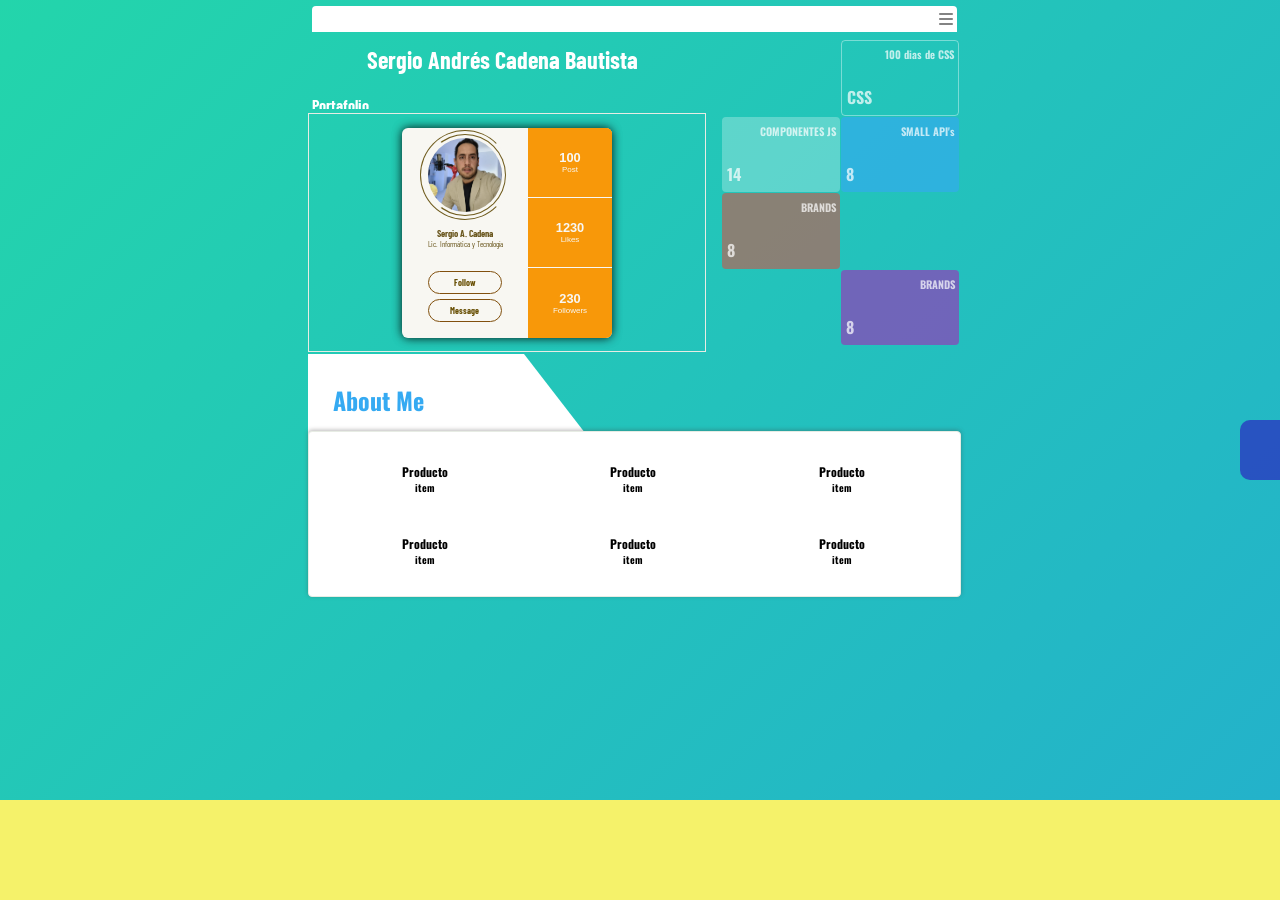
==== docs/index.html @ 0dde7e3b "h" ====
<!DOCTYPE html>
<html lang="en">
<head>
    <meta charset="UTF-8">
    <meta name="viewport" content="width=device-width, initial-scale=1.0">
    <title>Sergio A. Cadena</title>
    <link rel="stylesheet" href="https://fonts.googleapis.com/css2?family=Material+Symbols+Outlined:opsz,wght,FILL,GRAD@20..48,100..700,0..1,-50..200&icon_names=cancel" />
    <link rel="stylesheet" href="normalize.css">
    <link rel="stylesheet" href="styles.css">
    <link rel="stylesheet" href="background.css">
    <link rel="stylesheet" href="https://cdnjs.cloudflare.com/ajax/libs/font-awesome/6.0.0/css/all.min.css">
    <link rel="preconnect" href="https://fonts.googleapis.com">
<link rel="preconnect" href="https://fonts.gstatic.com" crossorigin>
<link href="https://fonts.googleapis.com/css2?family=Barlow+Condensed:ital,wght@0,100;0,200;0,300;0,400;0,500;0,600;0,700;0,800;0,900;1,100;1,200;1,300;1,400;1,500;1,600;1,700;1,800;1,900&display=swap" rel="stylesheet">
</head>
<body id="gradient">
    <div class="popup popup-110diascss" id="popup-110diascss">
        <div class="popup--header">
            <div class="popup__header--titulo"><h2>100 Days CSS Challenge</h2></div>
            <button class="cerrar-popup" id="btn-cerrar-popup">
                <span class="material-symbols-outlined">
                    cancel
                    </span>
            </button>
        </div>
        
        <div class="container--popup-110diascss">
            
            <div class="container--popup-110diascss--proyecto">
                <iframe src="100diacss/01_Dia1/dia1.html"  frameborder="0"></iframe>
                <iframe src="100diacss/02_Dia2/index.html"  frameborder="0"></iframe>
                <iframe src="100diacss/03_Dia3/index.html"  frameborder="0"></iframe>
                <iframe src="100diacss/04_Dia4/index.html"  frameborder="0"></iframe>
                <iframe src="100diacss/05_Dia5/index.html"  frameborder="0"></iframe>
                <iframe src="100diacss/06_Dia6/index.html"  frameborder="0"></iframe>
            </div>
        </div>

    </div>

    <div class="popup popup-110diascss" id="popup-componentes">
        <div class="popup--header">
            <div class="popup__header--titulo"><h2>componentes</h2></div>
            <button class="cerrar-popup" id="btn2-cerrar-popup">
                <span class="material-symbols-outlined">
                    cancel
                    </span>
            </button>
        </div>
        
        <div class="container--popup-110diascss">
            
            <div class="container--componentes--proyecto">
                <div class="popup--header"><h2>Menú Lateral</h2></div>
                <iframe src="componentes/Menu-Latera-lHTML/index.html"  frameborder="0"></iframe>

                <div class="popup--header"><h2>Agendador de Citas</h2></div>
                <iframe src="componentes/Presentación Curso Moodle/index.html"  frameborder="0"></iframe>

                <div class="popup--header"><h2>Cuenta Regresiva</h2></div>
                <iframe src="componentes/Reloj Cuenta Regresiva/cuentaregresiva.html"  frameborder="0"></iframe>

                <div class="popup--header"><h2>Slider</h2></div>
                <iframe src="componentes/Slider/index.html"  frameborder="0"></iframe>

                <div class="popup--header"><h2>Emparejamiento</h2></div>
                <iframe src="componentes/Juego-deEmparejamiento/index.html"  frameborder="0"></iframe>

                <div class="popup--header"><h2>Infografía CSS</h2></div>
                <iframe src="componentes/Infografías Pensamientos Cursos/index.html"  frameborder="0"></iframe>
            </div>
        </div>

    </div>
    <div class="contenedor">
        <nav class="nav">
            <div>
                <input type="text" class="buscador">
                <i class="fa-solid fa-bars iconoMenu" id="iconoMenuHamburguesa"></i>
            </div>
        </nav>
        <article class="articuloInicio">
            <h2>Sergio Andrés Cadena Bautista</h2>
            <h4>Portafolio</h4>
            
        </article>
        <aside class="aside">

            <button class="aside__botonVacio"></button>
            <button class="aside__boton aside__boton--1" id="asideBtn2">
                
                <h2 class="textoBoton">100 dias de CSS</h2>
                <h2 class="textoNumero">CSS</h2>
                
            </button>

            <button class="aside__boton aside__boton--2" id="asideBtn3">
                <h2 class="textoBoton">COMPONENTES JS</h2>
                <h2 class="textoNumero">14</h2>
            </button>
            <button class="aside__boton aside__boton--3">
                <h2 class="textoBoton">SMALL API's</h2>
                <h2 class="textoNumero">8</h2>
            </button>
            <button class="aside__boton aside__boton--4">
                <h2 class="textoBoton">BRANDS</h2>
                <h2 class="textoNumero">8</h2>
            </button>
            <button class="aside__botonVacio"></button>
            <button class="aside__botonVacio"></button>
            <button class="aside__boton aside__boton--5">
                <h2 class="textoBoton">BRANDS</h2>
                <h2 class="textoNumero">8</h2>
            </button>
        </aside>
        <div class="slider">
            <iframe src="perfil/perfil.html"  frameborder="0"></iframe>
        </div>
        <div class="aboutus">
            <div class="barraAboutUS">
                
            </div>
            <h2>About Me</h2>
            <div class="numeroAboutus">
                <h2></h2>
            </div>
        </div>
        <div class="contenido">
            <button class="boton__contenido"><h2>Producto</h2><h3>item</h3></button> 
            <button class="boton__contenido"><h2>Producto</h2><h3>item</h3></button>
            <button class="boton__contenido"><h2>Producto</h2><h3>item</h3></button>
            <button class="boton__contenido"><h2>Producto</h2><h3>item</h3></button>
            <button class="boton__contenido"><h2>Producto</h2><h3>item</h3></button>
            <button class="boton__contenido"><h2>Producto</h2><h3>item</h3></button>
        </div>

    </div>

    <div class="contenedor__MenuLateral">
    
        <div class="arrowMenu__left" id="arrowMenuleft">
            <img src="assets/bx-chevron-left.svg" class="menuLateral__arrow" id="menuLateralArrow" alt="">
        </div>

        <div class="menuLateral" id="menuLateral">             
        </div>

    </div>
    
    <script src="main.js"></script>
    <script src="backgorund.js"></script>
    <script src="https://cdnjs.cloudflare.com/ajax/libs/jquery/2.0.2/jquery.min.js"></script>
</body>
</html>
---- docs/styles.css ----
@import url('https://fonts.googleapis.com/css2?family=Akshar:wght@100..500&display=swap');
@import url('https://fonts.googleapis.com/css2?family=Akshar:wght@300..700&family=Lato:ital,wght@0,100;0,300;0,400;0,700;0,900;1,100;1,300;1,400;1,700;1,900&display=swap');
@import url('https://fonts.googleapis.com/css2?family=Akshar:wght@300..700&family=Lato:ital,wght@0,100;0,300;0,400;0,700;0,900;1,100;1,300;1,400;1,700;1,900&family=Oswald:wght@200..700&display=swap');
@import url('https://fonts.googleapis.com/css2?family=Barlow+Condensed:ital,wght@0,100;0,200;0,300;0,400;0,500;0,600;0,700;0,800;0,900;1,100;1,200;1,300;1,400;1,500;1,600;1,700;1,800;1,900&display=swap');
:root{
    --azulOscuro:#277FF2;
    --azulClaro:#35AAF2;
    --amarillo:#F2CD5E;
    --naranjaClaro:#F27F3D;
    --naranjaOscuro:#F26444;
    --gris:#a4a4a5;
    --negro:#1d1d1d;
    --grisClaro: #f5f5f5;
    --grisMedio: #c3c3c4d8;
    --grisOscuro: #504f4fb4;
    --blanco: #ffffff;
}
*{
    box-sizing: border-box;
}
html, body {
    height: 100vh; /* Hace que el body ocupe toda la pantalla */
    margin: 0; /* Elimina márgenes */
    padding: 0; /* Elimina padding */
    overflow: hidden; /* Oculta el scroll */
    display: flex;
    flex-direction: column;
    background-color: #f5f26a;
}
body { 
    position: relative;
    width: max-content;
}

#gradient
{
  width: 100%;
  height: 800px;
  padding: 0px;
  margin: 0px;
}
.contenedor{
    /* border: 1px solid #ffffff; */
    
    margin-left: 24vw;
    margin-right: 24vw;
    width: auto;
    height: 600px;
    padding: 1px;
    padding-right: -2px;
    border-radius: 8px;
    display: grid;
    grid:6% 12% 40% 16% 8% 16% /60% 38%; 
    gap: 2px;
}
.nav{
    /* border: 1px solid #ffffff; */
    grid-area: 1/1/span 1/ span 2;
    display: flex;
    align-items: center;
    justify-content: center;
    flex-direction: column;
    padding: 4px;
}
.nav div{
    width: 100%;
    height: 26px;
    padding: 4px;
    background-color: var(--blanco);
    display: flex;
    flex-direction: row;
    align-items: center;
    justify-content: center;
    border-top-left-radius: 4px;
    border-top-right-radius: 4px ;
    
}
input[type="text"]:focus {/* elimina el borde cuando hago clic en el imput */
    outline: none;
}

.buscador{
    padding: 0%;
    width: 90%;
    height: 98%;
    border: none;
    
}
.iconoMenu{
    color: var(--grisOscuro);
    font-size: 16px;
    margin-left: auto;
    cursor: pointer;
}
.articuloInicio{
    /* border: 1px solid #e7ece4; */
    grid-area: 2/1/span 1/ span 1;
    height: 98%;
    padding-left: 10%;
    font-size: 16px;
    padding: 4px;
    overflow: hidden;
    font-family: "Barlow Condensed", serif;
    color: white;
    text-align: left;
}
.articuloInicio h2, .articuloInicio h3{
    margin: 2px;
    margin-left: 14%;
}
.articuloInicio h3{
    font-size: 10px;
}
.aside{
    /* border: 1px solid #e7ece4; */
    grid-area: 2/2/span 2/ span 1;
    padding: 2px;
    padding-bottom: 5px;
    display: grid;
    grid: 25% 25% 25% 25%/ 50% 50%;
    align-items: center;
    justify-content: center;
    margin-left: 10px;
        
}
.aside__boton{
 background-color: #277FF2;
 height: 99%;
 width: 99%;
 padding: 0%;
 border: none;
 cursor: pointer;
 font-family: "Oswald", sans-serif;
 color: #ffffffb7;
 margin:2px;
 margin-top: 0px;
 border-radius: 4px;
 transition: 300ms;
 
 
}
.aside__boton:hover{
    height: 104%;
    width: 104%;

    margin-left: -6px;
    margin-top: -6px;
    box-shadow: 2px 0px 1px #3a363538;
    z-index: 10;

}
span{
    
    top:20;
    left:20;
    width: 100%;
    height: 80px;
    
    
}
.aside__boton:active{
    box-shadow: 2px 2px 2px #534e4ee7; 
    height: 104%;
    width: 104%;
    margin-left: -4px;
    margin-top: -4px;
    transition: none;

}
.aside__boton--1{
    background-color: transparent;
    border: 1px solid #ffffff65;
     
}
.aside__boton--2{
    background-color: #ffffff44;
       
}

.aside__boton--3{
    background-color: #35aaf2a4;
       
}
.aside__boton--4{
    background-color:#f8382a7a;
       
}
.aside__boton--5{
    background-color: rgba(182, 19, 182, 0.521);
       
}
.textoBoton{
    font-size: 0.8em;
    text-align: right;
    padding-left: auto;
    height: auto;
    padding-top: 0px;
    margin-top: 4px;
    margin-right: 4px;
    position: relative;   
    
}

.popup{
    position: absolute;
    background-color: #1d1d1d48;
    width: 0%;
    height: 0vh;  
    z-index: 12;
    margin: 0;
    padding: 0;
    top: 50%;
    left: 50%;
    display:none;
    align-items: center;
    flex-direction: column;
    justify-content: center;
    transition: all ease-in-out 0.7s;
    transform-origin: center;
    transform: translate(-50%, -50%) scale(1);
}
.popup-110diascss{

}
.popup--header{
    display: flex;
    margin-top: 4px;
    align-items: center;
    flex-direction: row;
    justify-content: center;
    color: #f4f5f8;
    width: 100%;
    background-color: #056444f6;
    border-radius: 14px;
    font-family: "Oswald", sans-serif;
}
.cerrar-popup{
    width: 60px;
    height: 60px;
    cursor: pointer;
    border: none;
    margin: 2%;
    background-color:transparent;
    color: #f3f1f1;
    position: absolute;
    top:-10px;
    right: 30px;
    
}
.cerrar-popup span{
    background-color: transparent;
    
}
.container--popup-110diascss{
    width: 90%;/* Opcional: garantiza que al menos ocupe toda la altura visible */
    height: auto; /* Se ajusta automáticamente al contenido */
    overflow-y: auto;
    
    background-color: #b8b9bb85;
    margin: auto;
    border-radius: 14px;
    gap: 10px;
}


.container--popup-110diascss--proyecto, .container--componentes--proyecto{
    width: 100%;
    height: auto;
    background-color: #c7c2c2d2; 
    margin: auto;
    padding: 4px;
    border-radius: 12px;
    display: grid;
    grid-template-columns: repeat(2, 1fr);
    gap: 8px;
    align-items: center;
    overflow-x: auto;
    overflow-y: auto;
    border-radius: 4px;
}
.container--componentes--proyecto {
    height: auto;
    grid-template-columns: repeat(1, 1fr);

}
.container--popup-110diascss--proyecto iframe, .container--componentes--proyecto iframe{
    width: 100%;
    height: 400px;
    
    background-color: rgba(215, 231, 236, 0.349);
    border-radius: 14px;
    display: flex;
    text-align: center;
    flex-direction: column;
    justify-content: center;

    
}
.textoNumero{
    font-size: 1rem;
    display: flex;
    align-items: flex-start;
    flex-direction: column-reverse;
    padding-top: 14px;
    margin: 4%;
}
.aside__botonVacio{
 background-color: transparent;
 height: 98%;
 width: 98%;
 border: none;
}
.slider{
    border: 1px solid #e7ece4;
    grid-area: 3/1/span 1/ span 1;
    display: flex;
    align-items: center;
    flex-direction: column;
    justify-content: center;
    margin: 0;
    padding: 0;
}
.slider iframe{
    margin: 0;
    padding: 0;
    width: 100%;
    height: 100%;
}
.aboutus{
    /* border: 1px solid #e7ece4; */
    grid-area: 4/1/span 1/ span 2;
    padding: 0%;
    padding-bottom: -10px;
}
.barraAboutUS{
     width: 0;
     height: 0;
     border-right: 68px solid transparent;
     border-top: 100% solid transparent;
     border-left: 216px solid #ffffff;
     border-bottom: 88px solid #ffffff;
     position: absolute;
     z-index: 0;
    
}
.aboutus h2{
    font-family: "Oswald", sans-serif;
    font-size: 24px;
    position: absolute;
    text-align: center;
    width: 140px;
    margin-top: 28px;
    
    
      -webkit-background-clip: text; /* Hacer que el degradado se aplique al texto */
      color: var(--azulClaro)
}
.numeroAboutus{
    background-color: transparent;
    height: 100%;
    width: 30%;
    display: flex;
    align-items: center;
    justify-content: center;
    flex-direction: column;
    margin-left: auto;
    position: relative;
    z-index: 10;
}
.numeroAboutus h2{
    margin-top: 60px;
    margin: 0%;
    color: #ffffff;
    text-align: center;
    font-family: "Oswald", sans-serif;
    font-size: 4em;
    text-shadow: 6px 8px 16px #35343488;
    
}
.contenido{
    border: 1px solid #e7ece4;
    grid-area: 5/1/span 2/ span 2;
    background-color: #ffffff;
    margin-top: -20px;
    padding: 12px;
    border-radius: 4px;
    position: relative;
    z-index: 2;
    box-shadow: 0px -1px 4px #4140405d;
    display: grid;
    grid: 50% 50%/ 33% 33% 33%;
    gap: 2px;
}
.boton__contenido{
    border: none;
    background-color: transparent;
    cursor: pointer;
    width: 100%;
    height: 100%;
    display: flex;
    align-items: center;
    justify-content: center;
    flex-direction: column;
    transition: 300ms;
}
.boton__contenido h2{
    text-align: center;
    font-family: "Oswald", sans-serif;
    font-size: 12px;
    margin: 0px;
    padding: 0%;
}
.boton__contenido h3{
    text-align: center;
    font-family: "Oswald", sans-serif;
    font-size: 10px;
    margin: 0px;
    padding: 0%;
}
.boton__contenido img{
    width: 28px;
    height: 28px;
}
.boton__contenido:hover{
    height: 116%;
    width: 116%;
    margin-left: -16px;
    margin-top: -16px;
    box-shadow: 1px 1px 10px #012e1594;
    
    z-index: 10;
    
}

.contenedor__MenuLateral{
    position: fixed; /* Fijo en la pantalla */
    right: 0; /* Pegado al borde izquierdo */
    top: 0; /* Opcional: Pegado al borde superior */
    height: 100%; /* Ocupa toda la altura */
    display: inline-flex; /* Se ajusta al tamaño de los hijos */
    flex-direction: row;
    align-items: center;
    justify-content: center;
    padding: 0;
    gap: 0;
    
    box-sizing: border-box; /* Incluye padding y bordes en el cálculo del tamaño */
    
}
.arrowMenu__left{
    
    height: 60px;
    width: 40px;
    display: flex;
    align-items: center;
    justify-content: center;
    border-top-left-radius: 10px;
    border-bottom-left-radius: 10px;
    margin: 0;
    top: 50%;
    right: 20%;
    background-color: #2d0cbe96;
    z-index: 10;
    color: #131212;
    font-size: 24px;
    
    
}
.menuLateral__arrow{
    filter: invert(1); /* Invierte los colores */
    transition: transform 0.5s ease;
}
/* Clase para girar 180 grados */
.rotate-180 {
    transform: rotate(180deg);
    transition: transform 0.5s ease; /* Suaviza el giro */
  }
.arrowMenu__left:hover{
    
    box-shadow: 0 4px 8px rgba(0, 0, 0, 0.2); /* Sombra sutil */
    background-color: #0c18be;
    cursor: pointer;
}
.menuLateral{
    height: 100%;
    width: 0;
    border-top-left-radius: 10px;
    border-bottom-left-radius: 10px;
    box-sizing: border-box;
    overflow: hidden; /* Para evitar contenido que se desborde */
    background-color: #2c7aee6e;
    z-index: 10;
    color: #131212;
    font-size: 24px;
    transition: width 0.6s ease; /* Suaviza el cambio de tamaño */
        
}
@media screen and (max-width: 768px) {
    html{
        margin: 0;
        padding: 0;
        height: 100vh;
    }
 body{
    height: 100vh;
    margin: 0;
    padding: 0;
 }
  .contenedor{
    width: 100%;
    height: 100vh;
    margin: 0;
    gap: 0;
    padding: 0;
  }
  .slider{
    margin: 0;
    pad: 0;
    background-color: transparent;
    border: none;
    height: 68%;
    display: flex;
    align-items: flex-end;
    justify-content: flex-end;
    flex-direction: column;
  }
  h4{
    margin: 0;
    margin-left: 14%;
  }
  
  .aside{
    margin: 0;
  }

  .aside__boton{
    height: 100%;
    display: flex;
    margin: 0;
    justify-content: center;
    align-items: flex-start;
    flex-direction: column;
    
  }
  .aside__boton:active{
    width: 100%;
  }
  .aside__boton h2{
    
    margin: 10%;
    padding: 0;
    font-size: 0.6rem;
    font-weight: 400;
    text-align: left;
  }
  .arrowMenu__left{
    display: none;
  }
  .iconoMenu{
    display: none;
    
  }
  .container--popup-110diascss--proyecto, .container--componentes--proyecto{
    width: 100%;
    height: auto;
    background-color: #c7c2c2d2; 
    margin: auto;
    padding: 4px;
    border-radius: 12px;
    display: grid;
    grid-template-columns: repeat(1, 1fr);
    gap: 8px;
    align-items: center;
    overflow-x: auto;
    overflow-y: auto;
    border-radius: 4px;
}
    
.cerrar-popup{
    width: 60px;
    height: 60px;
    cursor: pointer;
    border: none;
    margin: 8%;
    background-color:transparent;
    color: #0ff507;
    position: absolute;
    top:0;
    right: -8px;
    
}
  }
---- docs/background.css ----
body {
    
    
    background: linear-gradient(-45deg, #ee7752, #e73c7e, #23a6d5, #23d5ab);
    background-size: 400% 400%;
    animation: gradient 15s ease infinite;
    
}

@keyframes gradient {
    0% {
        background-position: 0% 50%;
    }
    50% {
        background-position: 100% 50%;
    }
    100% {
        background-position: 0% 50%;
    }
}
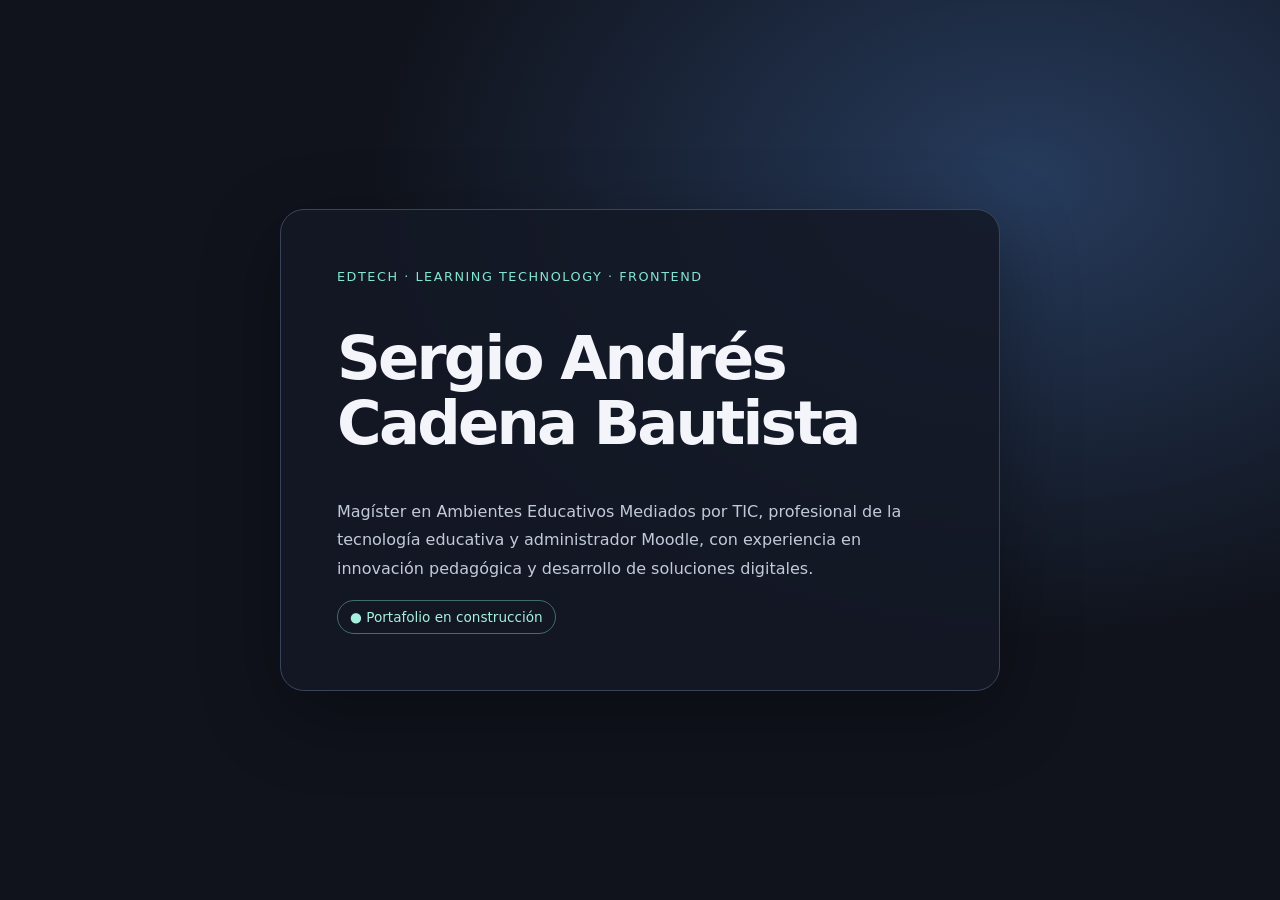
==== commit 1729bcb5: "feat: publish new portfolio homepage" ====
--- a/docs/index.html
+++ b/docs/index.html
@@ -1,154 +1,81 @@
+
 <!DOCTYPE html>
-<html lang="en">
+<html lang="es">
 <head>
-    <meta charset="UTF-8">
-    <meta name="viewport" content="width=device-width, initial-scale=1.0">
-    <title>Sergio A. Cadena</title>
-    <link rel="stylesheet" href="https://fonts.googleapis.com/css2?family=Material+Symbols+Outlined:opsz,wght,FILL,GRAD@20..48,100..700,0..1,-50..200&icon_names=cancel" />
-    <link rel="stylesheet" href="normalize.css">
-    <link rel="stylesheet" href="styles.css">
-    <link rel="stylesheet" href="background.css">
-    <link rel="stylesheet" href="https://cdnjs.cloudflare.com/ajax/libs/font-awesome/6.0.0/css/all.min.css">
-    <link rel="preconnect" href="https://fonts.googleapis.com">
-<link rel="preconnect" href="https://fonts.gstatic.com" crossorigin>
-<link href="https://fonts.googleapis.com/css2?family=Barlow+Condensed:ital,wght@0,100;0,200;0,300;0,400;0,500;0,600;0,700;0,800;0,900;1,100;1,200;1,300;1,400;1,500;1,600;1,700;1,800;1,900&display=swap" rel="stylesheet">
+  <meta charset="UTF-8">
+  <meta name="viewport" content="width=device-width, initial-scale=1">
+  <meta name="theme-color" content="#10131c">
+  <title>Portafolio | Sergio Andrés Cadena Bautista</title>
+  <meta name="description" content="Portafolio profesional de Sergio Andrés Cadena Bautista: EdTech, Moodle, diseño instruccional, STEAM y desarrollo frontend.">
+  <style>
+    :root {
+      color-scheme: dark;
+      font-family: system-ui, sans-serif;
+      background: #10131c;
+      color: #f4f5fa;
+    }
+
+    * { box-sizing: border-box; }
+
+    body {
+      margin: 0;
+      min-height: 100vh;
+      display: grid;
+      place-items: center;
+      padding: 24px;
+      background:
+        radial-gradient(ellipse at 80% 20%, #263b5c 0, transparent 45%),
+        #10131c;
+    }
+
+    main {
+      width: min(720px, 100%);
+      padding: clamp(24px, 6vw, 56px);
+      border: 1px solid #39445a;
+      border-radius: 24px;
+      background: rgb(20 25 38 / 88%);
+      box-shadow: 0 24px 80px #0005;
+    }
+
+    .tag {
+      color: #83e5cf;
+      letter-spacing: .12em;
+      text-transform: uppercase;
+      font-size: .8rem;
+    }
+
+    h1 {
+      font-size: clamp(2rem, 6vw, 3.8rem);
+      line-height: 1.08;
+      letter-spacing: -.045em;
+    }
+
+    p {
+      color: #c2cad9;
+      line-height: 1.8;
+    }
+
+    .status {
+      display: inline-block;
+      padding: 8px 12px;
+      border: 1px solid #426e67;
+      border-radius: 999px;
+      color: #a6f0dd;
+      font-size: .85rem;
+    }
+  </style>
 </head>
-<body id="gradient">
-    <div class="popup popup-110diascss" id="popup-110diascss">
-        <div class="popup--header">
-            <div class="popup__header--titulo"><h2>100 Days CSS Challenge</h2></div>
-            <button class="cerrar-popup" id="btn-cerrar-popup">
-                <span class="material-symbols-outlined">
-                    cancel
-                    </span>
-            </button>
-        </div>
-        
-        <div class="container--popup-110diascss">
-            
-            <div class="container--popup-110diascss--proyecto">
-                <iframe src="100diacss/01_Dia1/dia1.html"  frameborder="0"></iframe>
-                <iframe src="100diacss/02_Dia2/index.html"  frameborder="0"></iframe>
-                <iframe src="100diacss/03_Dia3/index.html"  frameborder="0"></iframe>
-                <iframe src="100diacss/04_Dia4/index.html"  frameborder="0"></iframe>
-                <iframe src="100diacss/05_Dia5/index.html"  frameborder="0"></iframe>
-                <iframe src="100diacss/06_Dia6/index.html"  frameborder="0"></iframe>
-            </div>
-        </div>
-
-    </div>
-
-    <div class="popup popup-110diascss" id="popup-componentes">
-        <div class="popup--header">
-            <div class="popup__header--titulo"><h2>componentes</h2></div>
-            <button class="cerrar-popup" id="btn2-cerrar-popup">
-                <span class="material-symbols-outlined">
-                    cancel
-                    </span>
-            </button>
-        </div>
-        
-        <div class="container--popup-110diascss">
-            
-            <div class="container--componentes--proyecto">
-                <div class="popup--header"><h2>Menú Lateral</h2></div>
-                <iframe src="componentes/Menu-Latera-lHTML/index.html"  frameborder="0"></iframe>
-
-                <div class="popup--header"><h2>Agendador de Citas</h2></div>
-                <iframe src="componentes/Presentación Curso Moodle/index.html"  frameborder="0"></iframe>
-
-                <div class="popup--header"><h2>Cuenta Regresiva</h2></div>
-                <iframe src="componentes/Reloj Cuenta Regresiva/cuentaregresiva.html"  frameborder="0"></iframe>
-
-                <div class="popup--header"><h2>Slider</h2></div>
-                <iframe src="componentes/Slider/index.html"  frameborder="0"></iframe>
-
-                <div class="popup--header"><h2>Emparejamiento</h2></div>
-                <iframe src="componentes/Juego-deEmparejamiento/index.html"  frameborder="0"></iframe>
-
-                <div class="popup--header"><h2>Infografía CSS</h2></div>
-                <iframe src="componentes/Infografías Pensamientos Cursos/index.html"  frameborder="0"></iframe>
-            </div>
-        </div>
-
-    </div>
-    <div class="contenedor">
-        <nav class="nav">
-            <div>
-                <input type="text" class="buscador">
-                <i class="fa-solid fa-bars iconoMenu" id="iconoMenuHamburguesa"></i>
-            </div>
-        </nav>
-        <article class="articuloInicio">
-            <h2>Sergio Andrés Cadena Bautista</h2>
-            <h4>Portafolio</h4>
-            
-        </article>
-        <aside class="aside">
-
-            <button class="aside__botonVacio"></button>
-            <button class="aside__boton aside__boton--1" id="asideBtn2">
-                
-                <h2 class="textoBoton">100 dias de CSS</h2>
-                <h2 class="textoNumero">CSS</h2>
-                
-            </button>
-
-            <button class="aside__boton aside__boton--2" id="asideBtn3">
-                <h2 class="textoBoton">COMPONENTES JS</h2>
-                <h2 class="textoNumero">14</h2>
-            </button>
-            <button class="aside__boton aside__boton--3">
-                <h2 class="textoBoton">SMALL API's</h2>
-                <h2 class="textoNumero">8</h2>
-            </button>
-            <button class="aside__boton aside__boton--4">
-                <h2 class="textoBoton">BRANDS</h2>
-                <h2 class="textoNumero">8</h2>
-            </button>
-            <button class="aside__botonVacio"></button>
-            <button class="aside__botonVacio"></button>
-            <button class="aside__boton aside__boton--5">
-                <h2 class="textoBoton">BRANDS</h2>
-                <h2 class="textoNumero">8</h2>
-            </button>
-        </aside>
-        <div class="slider">
-            <iframe src="perfil/perfil.html"  frameborder="0"></iframe>
-        </div>
-        <div class="aboutus">
-            <div class="barraAboutUS">
-                
-            </div>
-            <h2>About Me</h2>
-            <div class="numeroAboutus">
-                <h2></h2>
-            </div>
-        </div>
-        <div class="contenido">
-            <button class="boton__contenido"><h2>Producto</h2><h3>item</h3></button> 
-            <button class="boton__contenido"><h2>Producto</h2><h3>item</h3></button>
-            <button class="boton__contenido"><h2>Producto</h2><h3>item</h3></button>
-            <button class="boton__contenido"><h2>Producto</h2><h3>item</h3></button>
-            <button class="boton__contenido"><h2>Producto</h2><h3>item</h3></button>
-            <button class="boton__contenido"><h2>Producto</h2><h3>item</h3></button>
-        </div>
-
-    </div>
-
-    <div class="contenedor__MenuLateral">
-    
-        <div class="arrowMenu__left" id="arrowMenuleft">
-            <img src="assets/bx-chevron-left.svg" class="menuLateral__arrow" id="menuLateralArrow" alt="">
-        </div>
-
-        <div class="menuLateral" id="menuLateral">             
-        </div>
-
-    </div>
-    
-    <script src="main.js"></script>
-    <script src="backgorund.js"></script>
-    <script src="https://cdnjs.cloudflare.com/ajax/libs/jquery/2.0.2/jquery.min.js"></script>
+<body>
+  <main>
+    <span class="tag">EdTech · Learning Technology · Frontend</span>
+    <h1>Sergio Andrés Cadena Bautista</h1>
+    <p>
+      Magíster en Ambientes Educativos Mediados por TIC,
+      profesional de la tecnología educativa y administrador Moodle,
+      con experiencia en innovación pedagógica y desarrollo de
+      soluciones digitales.
+    </p>
+    <span class="status">● Portafolio en construcción</span>
+  </main>
 </body>
 </html>
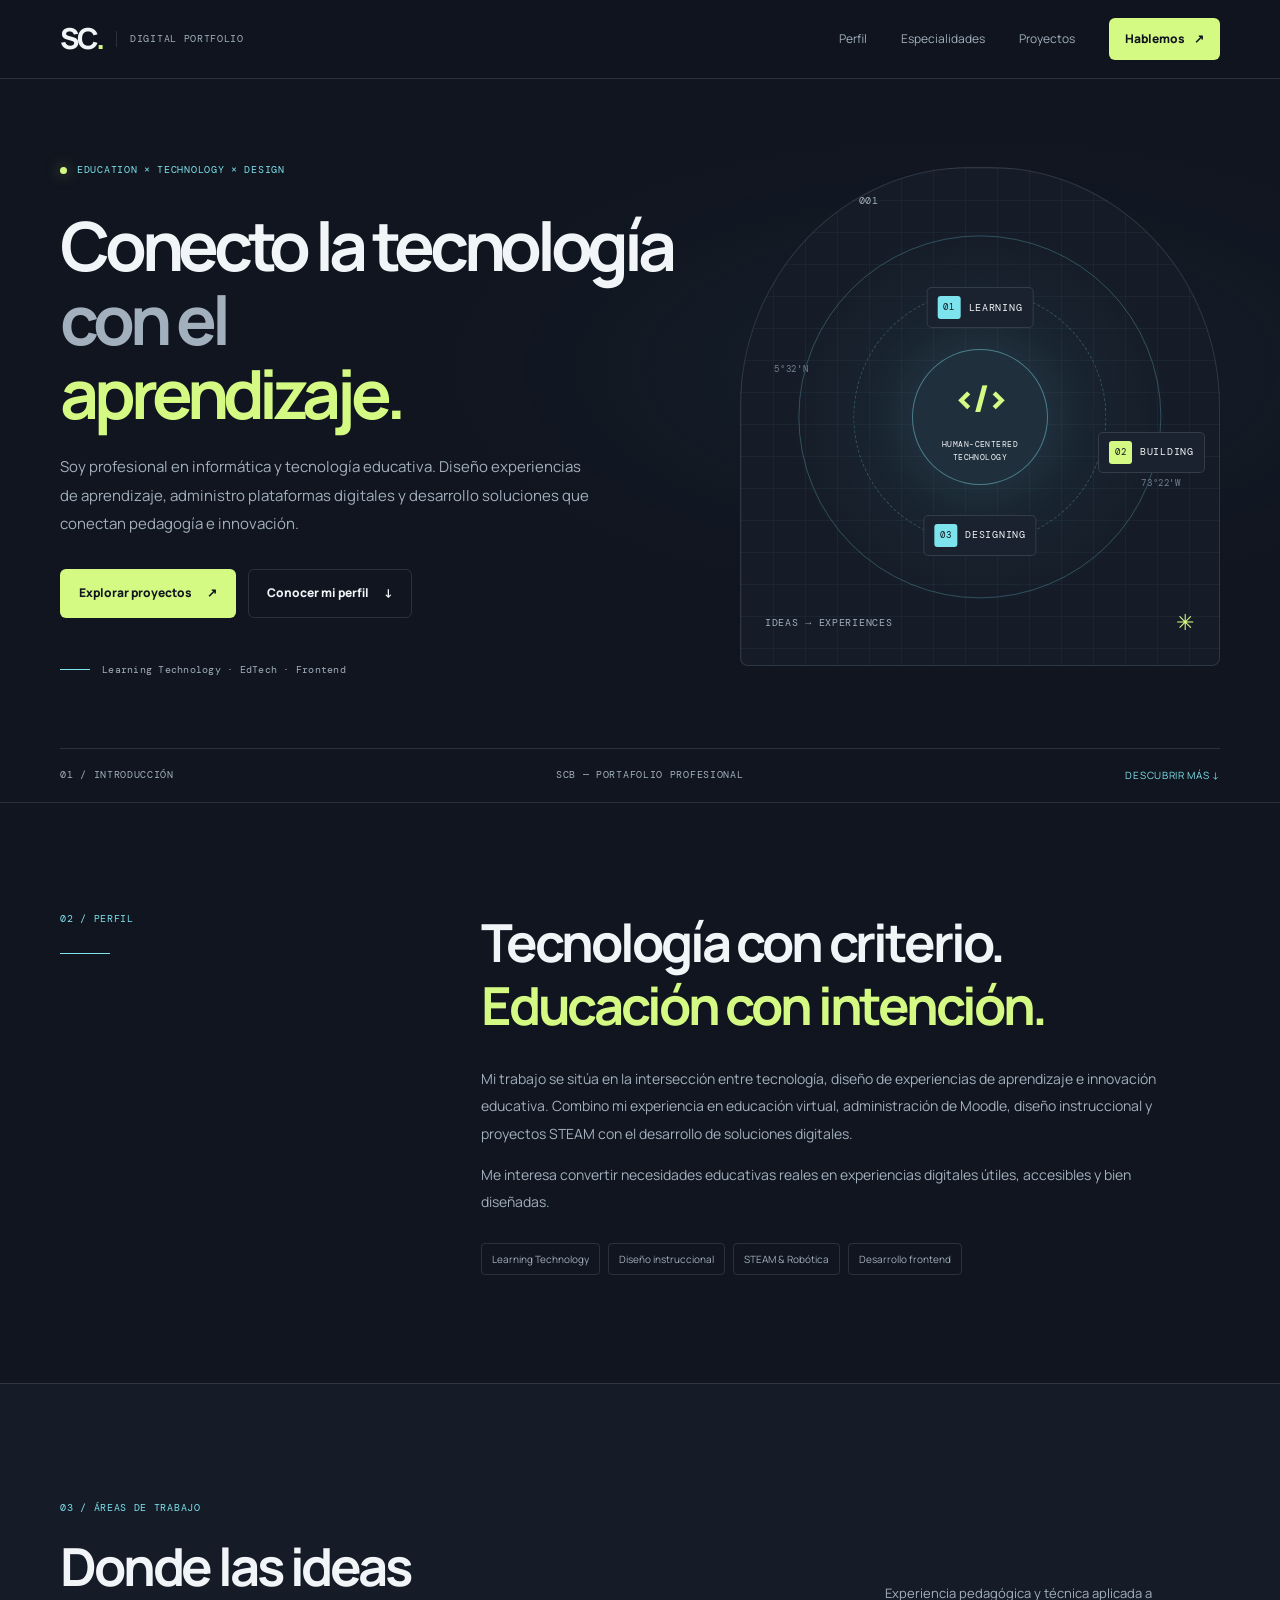
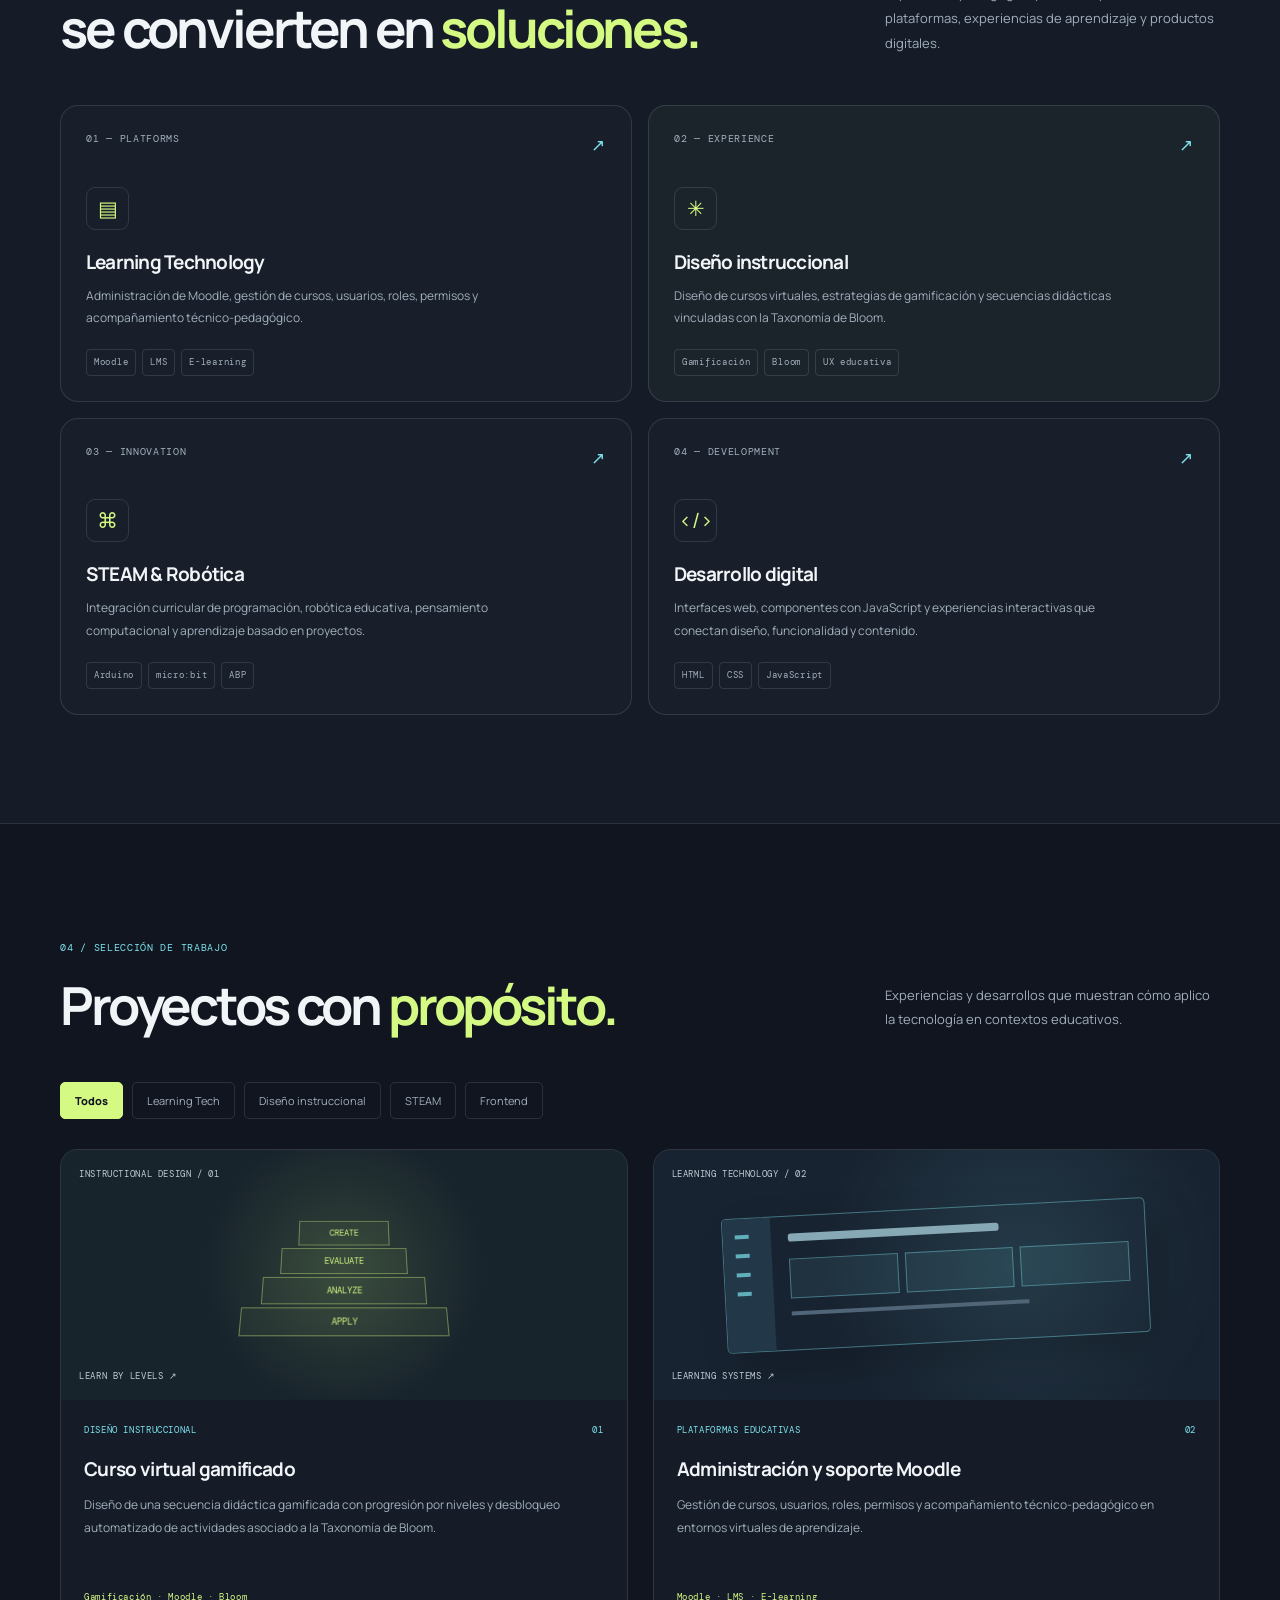
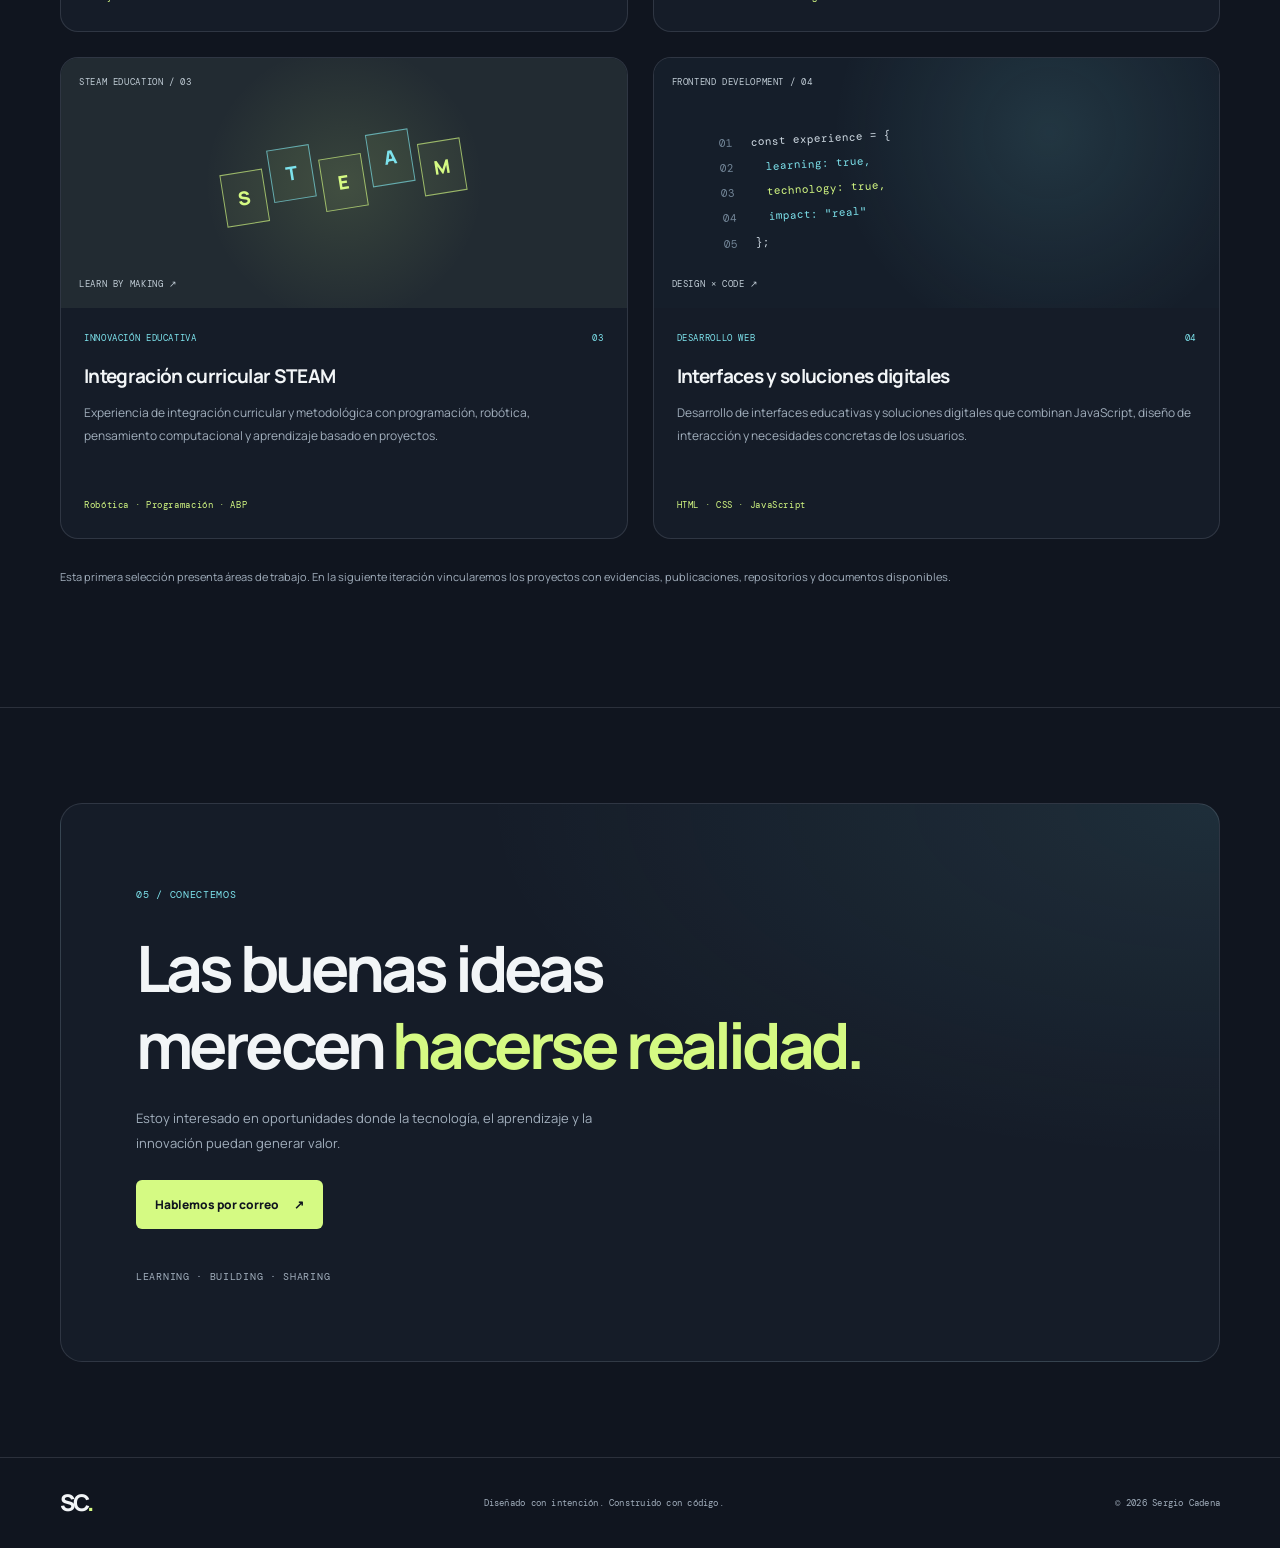
==== commit 94b134ce: "feat: build professional portfolio visual foundation" ====
--- a/docs/index.html
+++ b/docs/index.html
@@ -3,79 +3,415 @@
 <html lang="es">
 <head>
   <meta charset="UTF-8">
-  <meta name="viewport" content="width=device-width, initial-scale=1">
-  <meta name="theme-color" content="#10131c">
-  <title>Portafolio | Sergio Andrés Cadena Bautista</title>
-  <meta name="description" content="Portafolio profesional de Sergio Andrés Cadena Bautista: EdTech, Moodle, diseño instruccional, STEAM y desarrollo frontend.">
-  <style>
-    :root {
-      color-scheme: dark;
-      font-family: system-ui, sans-serif;
-      background: #10131c;
-      color: #f4f5fa;
-    }
-
-    * { box-sizing: border-box; }
-
-    body {
-      margin: 0;
-      min-height: 100vh;
-      display: grid;
-      place-items: center;
-      padding: 24px;
-      background:
-        radial-gradient(ellipse at 80% 20%, #263b5c 0, transparent 45%),
-        #10131c;
-    }
-
-    main {
-      width: min(720px, 100%);
-      padding: clamp(24px, 6vw, 56px);
-      border: 1px solid #39445a;
-      border-radius: 24px;
-      background: rgb(20 25 38 / 88%);
-      box-shadow: 0 24px 80px #0005;
-    }
-
-    .tag {
-      color: #83e5cf;
-      letter-spacing: .12em;
-      text-transform: uppercase;
-      font-size: .8rem;
-    }
-
-    h1 {
-      font-size: clamp(2rem, 6vw, 3.8rem);
-      line-height: 1.08;
-      letter-spacing: -.045em;
-    }
-
-    p {
-      color: #c2cad9;
-      line-height: 1.8;
-    }
-
-    .status {
-      display: inline-block;
-      padding: 8px 12px;
-      border: 1px solid #426e67;
-      border-radius: 999px;
-      color: #a6f0dd;
-      font-size: .85rem;
-    }
-  </style>
+  <meta name="viewport" content="width=device-width, initial-scale=1.0">
+  <meta name="theme-color" content="#10151f">
+  <meta
+    name="description"
+    content="Portafolio profesional de Sergio Andrés Cadena Bautista: Learning Technology, Moodle, diseño instruccional, STEAM y desarrollo frontend."
+  >
+
+  <title>Sergio Cadena | Learning Technology & Digital Experiences</title>
+
+  <link rel="preconnect" href="https://fonts.googleapis.com">
+  <link rel="preconnect" href="https://fonts.gstatic.com" crossorigin>
+  <link
+    href="https://fonts.googleapis.com/css2?family=DM+Mono:wght@400;500&family=Manrope:wght@400;500;600;700;800&display=swap"
+    rel="stylesheet"
+  >
+
+  <link rel="stylesheet" href="assets/css/styles.css">
+  <script src="assets/js/main.js" defer></script>
 </head>
+
 <body>
-  <main>
-    <span class="tag">EdTech · Learning Technology · Frontend</span>
-    <h1>Sergio Andrés Cadena Bautista</h1>
-    <p>
-      Magíster en Ambientes Educativos Mediados por TIC,
-      profesional de la tecnología educativa y administrador Moodle,
-      con experiencia en innovación pedagógica y desarrollo de
-      soluciones digitales.
-    </p>
-    <span class="status">● Portafolio en construcción</span>
+  <a class="skip-link" href="#contenido">Saltar al contenido</a>
+
+  <header class="site-header">
+    <div class="container nav-shell">
+      <a class="brand" href="#inicio" aria-label="Sergio Cadena, inicio">
+        <span class="brand-mark">SC<span>.</span></span>
+        <span class="brand-caption">DIGITAL PORTFOLIO</span>
+      </a>
+
+      <button
+        class="menu-toggle"
+        type="button"
+        aria-label="Abrir menú"
+        aria-controls="primary-navigation"
+        aria-expanded="false"
+      >
+        <span></span>
+        <span></span>
+      </button>
+
+      <nav class="navigation" id="primary-navigation" aria-label="Navegación principal">
+        <a href="#perfil">Perfil</a>
+        <a href="#especialidades">Especialidades</a>
+        <a href="#proyectos">Proyectos</a>
+        <a href="#contacto" class="nav-contact">Hablemos <span>↗</span></a>
+      </nav>
+    </div>
+  </header>
+
+  <main id="contenido">
+    <section class="hero section-shell" id="inicio">
+      <div class="hero-grid container">
+        <div class="hero-copy">
+          <div class="eyebrow">
+            <span class="status-dot"></span>
+            <span>EDUCATION × TECHNOLOGY × DESIGN</span>
+          </div>
+
+          <h1>
+            Conecto la tecnología
+            <span class="headline-muted">con el</span>
+            <span class="headline-accent">aprendizaje.</span>
+          </h1>
+
+          <p class="hero-description">
+            Soy profesional en informática y tecnología educativa.
+            Diseño experiencias de aprendizaje, administro plataformas
+            digitales y desarrollo soluciones que conectan pedagogía
+            e innovación.
+          </p>
+
+          <div class="hero-actions">
+            <a class="button button-primary" href="#proyectos">
+              Explorar proyectos <span aria-hidden="true">↗</span>
+            </a>
+            <a class="button button-secondary" href="#perfil">
+              Conocer mi perfil <span aria-hidden="true">↓</span>
+            </a>
+          </div>
+
+          <div class="hero-footnote">
+            <span class="footnote-line"></span>
+            <span>Learning Technology · EdTech · Frontend</span>
+          </div>
+        </div>
+
+        <div class="hero-visual" aria-label="Representación visual de mis áreas de trabajo">
+          <div class="visual-topline">
+            <span>FIELD NOTES / 001</span>
+            <span>EDITION 2026</span>
+          </div>
+
+          <div class="orbit orbit-outer"></div>
+          <div class="orbit orbit-inner"></div>
+
+          <div class="visual-core">
+            <span class="core-symbol">&lt;/&gt;</span>
+            <span class="core-label">HUMAN-CENTERED<br>TECHNOLOGY</span>
+          </div>
+
+          <div class="orbit-node node-top">
+            <span class="node-icon">01</span>
+            <span>LEARNING</span>
+          </div>
+
+          <div class="orbit-node node-right">
+            <span class="node-icon node-lime">02</span>
+            <span>BUILDING</span>
+          </div>
+
+          <div class="orbit-node node-bottom">
+            <span class="node-icon">03</span>
+            <span>DESIGNING</span>
+          </div>
+
+          <div class="visual-coordinate coordinate-one">5°32'N</div>
+          <div class="visual-coordinate coordinate-two">73°22'W</div>
+
+          <div class="visual-bottomline">
+            <span>IDEAS → EXPERIENCES</span>
+            <span class="visual-cross">✳</span>
+          </div>
+        </div>
+      </div>
+
+      <div class="container hero-index">
+        <span>01 / INTRODUCCIÓN</span>
+        <span>SCB — PORTAFOLIO PROFESIONAL</span>
+        <a href="#perfil">DESCUBRIR MÁS ↓</a>
+      </div>
+    </section>
+
+    <section class="profile-section section-shell" id="perfil">
+      <div class="container profile-grid">
+        <div class="section-label">
+          <span class="eyebrow">02 / PERFIL</span>
+          <span class="label-decoration"></span>
+        </div>
+
+        <div class="profile-content">
+          <h2>
+            Tecnología con criterio.
+            <span>Educación con intención.</span>
+          </h2>
+
+          <p>
+            Mi trabajo se sitúa en la intersección entre tecnología,
+            diseño de experiencias de aprendizaje e innovación educativa.
+            Combino mi experiencia en educación virtual, administración
+            de Moodle, diseño instruccional y proyectos STEAM con el
+            desarrollo de soluciones digitales.
+          </p>
+
+          <p>
+            Me interesa convertir necesidades educativas reales en
+            experiencias digitales útiles, accesibles y bien diseñadas.
+          </p>
+
+          <div class="profile-tags">
+            <span>Learning Technology</span>
+            <span>Diseño instruccional</span>
+            <span>STEAM & Robótica</span>
+            <span>Desarrollo frontend</span>
+          </div>
+        </div>
+      </div>
+    </section>
+
+    <section class="specialties-section section-shell" id="especialidades">
+      <div class="container">
+        <div class="section-heading">
+          <div>
+            <span class="eyebrow">03 / ÁREAS DE TRABAJO</span>
+            <h2>Donde las ideas<br>se convierten en <span>soluciones.</span></h2>
+          </div>
+          <p>
+            Experiencia pedagógica y técnica aplicada a plataformas,
+            experiencias de aprendizaje y productos digitales.
+          </p>
+        </div>
+
+        <div class="specialty-grid">
+          <article class="specialty-card">
+            <div class="card-topline">
+              <span>01 — PLATFORMS</span>
+              <span class="card-arrow">↗</span>
+            </div>
+            <div class="specialty-icon" aria-hidden="true">▤</div>
+            <h3>Learning Technology</h3>
+            <p>
+              Administración de Moodle, gestión de cursos, usuarios,
+              roles, permisos y acompañamiento técnico-pedagógico.
+            </p>
+            <div class="card-tags">
+              <span>Moodle</span>
+              <span>LMS</span>
+              <span>E-learning</span>
+            </div>
+          </article>
+
+          <article class="specialty-card specialty-card-featured">
+            <div class="card-topline">
+              <span>02 — EXPERIENCE</span>
+              <span class="card-arrow">↗</span>
+            </div>
+            <div class="specialty-icon" aria-hidden="true">✳</div>
+            <h3>Diseño instruccional</h3>
+            <p>
+              Diseño de cursos virtuales, estrategias de gamificación
+              y secuencias didácticas vinculadas con la Taxonomía de Bloom.
+            </p>
+            <div class="card-tags">
+              <span>Gamificación</span>
+              <span>Bloom</span>
+              <span>UX educativa</span>
+            </div>
+          </article>
+
+          <article class="specialty-card">
+            <div class="card-topline">
+              <span>03 — INNOVATION</span>
+              <span class="card-arrow">↗</span>
+            </div>
+            <div class="specialty-icon" aria-hidden="true">⌘</div>
+            <h3>STEAM & Robótica</h3>
+            <p>
+              Integración curricular de programación, robótica educativa,
+              pensamiento computacional y aprendizaje basado en proyectos.
+            </p>
+            <div class="card-tags">
+              <span>Arduino</span>
+              <span>micro:bit</span>
+              <span>ABP</span>
+            </div>
+          </article>
+
+          <article class="specialty-card">
+            <div class="card-topline">
+              <span>04 — DEVELOPMENT</span>
+              <span class="card-arrow">↗</span>
+            </div>
+            <div class="specialty-icon" aria-hidden="true">&lt;/&gt;</div>
+            <h3>Desarrollo digital</h3>
+            <p>
+              Interfaces web, componentes con JavaScript y experiencias
+              interactivas que conectan diseño, funcionalidad y contenido.
+            </p>
+            <div class="card-tags">
+              <span>HTML</span>
+              <span>CSS</span>
+              <span>JavaScript</span>
+            </div>
+          </article>
+        </div>
+      </div>
+    </section>
+
+    <section class="projects-section section-shell" id="proyectos">
+      <div class="container">
+        <div class="section-heading">
+          <div>
+            <span class="eyebrow">04 / SELECCIÓN DE TRABAJO</span>
+            <h2>Proyectos con <span>propósito.</span></h2>
+          </div>
+          <p>
+            Experiencias y desarrollos que muestran cómo aplico la
+            tecnología en contextos educativos.
+          </p>
+        </div>
+
+        <div class="project-filters" aria-label="Filtrar proyectos">
+          <button class="filter-button is-active" type="button" data-filter="todos" aria-pressed="true">Todos</button>
+          <button class="filter-button" type="button" data-filter="learning" aria-pressed="false">Learning Tech</button>
+          <button class="filter-button" type="button" data-filter="diseno" aria-pressed="false">Diseño instruccional</button>
+          <button class="filter-button" type="button" data-filter="steam" aria-pressed="false">STEAM</button>
+          <button class="filter-button" type="button" data-filter="frontend" aria-pressed="false">Frontend</button>
+        </div>
+
+        <div class="project-grid">
+          <article class="project-card" data-category="diseno">
+            <div class="project-art project-art-bloom">
+              <span class="project-art-label">INSTRUCTIONAL DESIGN / 01</span>
+              <div class="bloom-graphic" aria-hidden="true">
+                <span>CREATE</span>
+                <span>EVALUATE</span>
+                <span>ANALYZE</span>
+                <span>APPLY</span>
+              </div>
+              <span class="project-art-footer">LEARN BY LEVELS ↗</span>
+            </div>
+            <div class="project-info">
+              <div class="project-meta"><span>DISEÑO INSTRUCCIONAL</span><span>01</span></div>
+              <h3>Curso virtual gamificado</h3>
+              <p>
+                Diseño de una secuencia didáctica gamificada con progresión
+                por niveles y desbloqueo automatizado de actividades
+                asociado a la Taxonomía de Bloom.
+              </p>
+              <span class="project-link-label">Gamificación · Moodle · Bloom</span>
+            </div>
+          </article>
+
+          <article class="project-card" data-category="learning">
+            <div class="project-art project-art-lms">
+              <span class="project-art-label">LEARNING TECHNOLOGY / 02</span>
+              <div class="lms-window" aria-hidden="true">
+                <div class="lms-sidebar"><i></i><i></i><i></i><i></i></div>
+                <div class="lms-content">
+                  <div class="lms-bar"></div>
+                  <div class="lms-blocks"><i></i><i></i><i></i></div>
+                  <div class="lms-lines"></div>
+                </div>
+              </div>
+              <span class="project-art-footer">LEARNING SYSTEMS ↗</span>
+            </div>
+            <div class="project-info">
+              <div class="project-meta"><span>PLATAFORMAS EDUCATIVAS</span><span>02</span></div>
+              <h3>Administración y soporte Moodle</h3>
+              <p>
+                Gestión de cursos, usuarios, roles, permisos y
+                acompañamiento técnico-pedagógico en entornos virtuales
+                de aprendizaje.
+              </p>
+              <span class="project-link-label">Moodle · LMS · E-learning</span>
+            </div>
+          </article>
+
+          <article class="project-card" data-category="steam">
+            <div class="project-art project-art-steam">
+              <span class="project-art-label">STEAM EDUCATION / 03</span>
+              <div class="steam-graphic" aria-hidden="true">
+                <span class="steam-node">S</span>
+                <span class="steam-node">T</span>
+                <span class="steam-node">E</span>
+                <span class="steam-node">A</span>
+                <span class="steam-node">M</span>
+              </div>
+              <span class="project-art-footer">LEARN BY MAKING ↗</span>
+            </div>
+            <div class="project-info">
+              <div class="project-meta"><span>INNOVACIÓN EDUCATIVA</span><span>03</span></div>
+              <h3>Integración curricular STEAM</h3>
+              <p>
+                Experiencia de integración curricular y metodológica con
+                programación, robótica, pensamiento computacional y
+                aprendizaje basado en proyectos.
+              </p>
+              <span class="project-link-label">Robótica · Programación · ABP</span>
+            </div>
+          </article>
+
+          <article class="project-card" data-category="frontend">
+            <div class="project-art project-art-code">
+              <span class="project-art-label">FRONTEND DEVELOPMENT / 04</span>
+              <div class="code-graphic" aria-hidden="true">
+                <span><b>01</b> const experience = {</span>
+                <span><b>02</b> &nbsp; learning: true,</span>
+                <span><b>03</b> &nbsp; technology: true,</span>
+                <span><b>04</b> &nbsp; impact: "real"</span>
+                <span><b>05</b> };</span>
+              </div>
+              <span class="project-art-footer">DESIGN × CODE ↗</span>
+            </div>
+            <div class="project-info">
+              <div class="project-meta"><span>DESARROLLO WEB</span><span>04</span></div>
+              <h3>Interfaces y soluciones digitales</h3>
+              <p>
+                Desarrollo de interfaces educativas y soluciones digitales
+                que combinan JavaScript, diseño de interacción y
+                necesidades concretas de los usuarios.
+              </p>
+              <span class="project-link-label">HTML · CSS · JavaScript</span>
+            </div>
+          </article>
+        </div>
+
+        <p class="projects-note">
+          Esta primera selección presenta áreas de trabajo. En la siguiente
+          iteración vincularemos los proyectos con evidencias, publicaciones,
+          repositorios y documentos disponibles.
+        </p>
+      </div>
+    </section>
+
+    <section class="contact-section section-shell" id="contacto">
+      <div class="container contact-panel">
+        <span class="eyebrow">05 / CONECTEMOS</span>
+        <h2>Las buenas ideas<br>merecen <span>hacerse realidad.</span></h2>
+        <p>
+          Estoy interesado en oportunidades donde la tecnología,
+          el aprendizaje y la innovación puedan generar valor.
+        </p>
+        <a class="button button-primary" href="mailto:TU_CORREO@EJEMPLO.COM">
+          Hablemos por correo <span aria-hidden="true">↗</span>
+        </a>
+        <span class="contact-note">LEARNING · BUILDING · SHARING</span>
+      </div>
+    </section>
   </main>
+
+  <footer class="site-footer">
+    <div class="container footer-inner">
+      <a class="brand footer-brand" href="#inicio">
+        <span class="brand-mark">SC<span>.</span></span>
+      </a>
+      <span>Diseñado con intención. Construido con código.</span>
+      <span>© <span id="current-year">2026</span> Sergio Cadena</span>
+    </div>
+  </footer>
 </body>
 </html>
--- a/docs/assets/css/styles.css
+++ b/docs/assets/css/styles.css
@@ -0,0 +1,1211 @@
+
+:root {
+  color-scheme: dark;
+  --bg: #10151f;
+  --bg-soft: #151c28;
+  --surface: #1b2431;
+  --surface-light: #222e3c;
+  --text: #f2f5f7;
+  --muted: #a2afbd;
+  --line: rgba(221, 233, 245, 0.13);
+  --cyan: #7de3ed;
+  --lime: #d5fa83;
+  --font-body: "Manrope", sans-serif;
+  --font-mono: "DM Mono", monospace;
+  --container: 1160px;
+  --radius: 18px;
+}
+
+* {
+  box-sizing: border-box;
+}
+
+html {
+  scroll-behavior: smooth;
+  scroll-padding-top: 92px;
+}
+
+body {
+  margin: 0;
+  background: var(--bg);
+  color: var(--text);
+  font-family: var(--font-body);
+  line-height: 1.65;
+  -webkit-font-smoothing: antialiased;
+}
+
+body, button, a {
+  font-family: var(--font-body);
+}
+
+a {
+  color: inherit;
+  text-decoration: none;
+}
+
+button {
+  color: inherit;
+}
+
+button:focus-visible,
+a:focus-visible {
+  outline: 2px solid var(--cyan);
+  outline-offset: 5px;
+}
+
+::selection {
+  background: var(--lime);
+  color: var(--bg);
+}
+
+.container {
+  width: min(var(--container), calc(100% - 64px));
+  margin-inline: auto;
+}
+
+.section-shell {
+  position: relative;
+}
+
+.skip-link {
+  position: fixed;
+  z-index: 1000;
+  top: 12px;
+  left: 12px;
+  padding: 12px 18px;
+  background: var(--lime);
+  color: var(--bg);
+  transform: translateY(-160%);
+}
+
+.skip-link:focus {
+  transform: translateY(0);
+}
+
+.site-header {
+  position: sticky;
+  z-index: 100;
+  top: 0;
+  background: rgba(16, 21, 31, 0.88);
+  border-bottom: 1px solid var(--line);
+  backdrop-filter: blur(18px);
+}
+
+.nav-shell {
+  min-height: 78px;
+  display: flex;
+  align-items: center;
+  justify-content: space-between;
+  gap: 30px;
+}
+
+.brand {
+  display: inline-flex;
+  align-items: center;
+  gap: 13px;
+}
+
+.brand-mark {
+  font-size: 29px;
+  font-weight: 800;
+  letter-spacing: -2px;
+}
+
+.brand-mark > span {
+  color: var(--lime);
+}
+
+.brand-caption,
+.eyebrow,
+.visual-topline,
+.visual-bottomline,
+.hero-index,
+.hero-footnote,
+.card-topline,
+.card-tags,
+.project-meta,
+.project-link-label,
+.project-art-label,
+.project-art-footer,
+.contact-note,
+.footer-inner > span,
+.visual-coordinate,
+.orbit-node,
+.section-label,
+.label-decoration {
+  font-family: var(--font-mono);
+  font-size: 10px;
+  letter-spacing: 0.07em;
+}
+
+.brand-caption {
+  color: var(--muted);
+  border-left: 1px solid var(--line);
+  padding-left: 13px;
+}
+
+.navigation {
+  display: flex;
+  align-items: center;
+  gap: 34px;
+}
+
+.navigation > a {
+  color: var(--muted);
+  font-size: 12px;
+  transition: color 180ms ease;
+}
+
+.navigation > a:hover {
+  color: var(--text);
+}
+
+.navigation .nav-contact {
+  color: var(--bg);
+  background: var(--lime);
+  padding: 11px 16px;
+  border-radius: 6px;
+  font-weight: 800;
+}
+
+.nav-contact span {
+  margin-left: 7px;
+}
+
+.menu-toggle {
+  display: none;
+}
+
+.hero {
+  overflow: hidden;
+  background:
+    radial-gradient(ellipse at 75% 40%, rgba(42, 76, 95, 0.19), transparent 38%),
+    var(--bg);
+}
+
+.hero-grid {
+  display: grid;
+  grid-template-columns: 1.1fr 0.9fr;
+  align-items: center;
+  gap: 46px;
+  min-height: 630px;
+  padding-block: 76px 70px;
+}
+
+.hero-copy {
+  position: relative;
+  z-index: 2;
+}
+
+.eyebrow {
+  display: inline-flex;
+  align-items: center;
+  gap: 10px;
+  color: var(--cyan);
+  text-transform: uppercase;
+}
+
+.status-dot {
+  width: 7px;
+  height: 7px;
+  background: var(--lime);
+  border-radius: 50%;
+  box-shadow: 0 0 14px rgba(213, 250, 131, 0.5);
+}
+
+.hero h1 {
+  margin: 28px 0 22px;
+  font-size: clamp(44px, 5.3vw, 72px);
+  font-weight: 700;
+  line-height: 1.09;
+  letter-spacing: -0.075em;
+}
+
+.hero h1 span {
+  display: block;
+}
+
+.headline-muted {
+  color: var(--muted);
+}
+
+.headline-accent {
+  color: var(--lime);
+}
+
+.hero-description {
+  max-width: 530px;
+  color: var(--muted);
+  font-size: 15px;
+  line-height: 1.9;
+}
+
+.hero-actions {
+  display: flex;
+  flex-wrap: wrap;
+  gap: 12px;
+  margin-top: 30px;
+}
+
+.button {
+  display: inline-flex;
+  align-items: center;
+  justify-content: center;
+  gap: 15px;
+  min-height: 49px;
+  padding: 0 18px;
+  border: 1px solid transparent;
+  border-radius: 6px;
+  font-size: 12px;
+  font-weight: 800;
+  transition:
+    transform 180ms ease,
+    background 180ms ease,
+    border-color 180ms ease;
+}
+
+.button:hover {
+  transform: translateY(-2px);
+}
+
+.button-primary {
+  color: var(--bg);
+  background: var(--lime);
+}
+
+.button-primary:hover {
+  background: #e4ffac;
+}
+
+.button-secondary {
+  border-color: var(--line);
+  color: var(--text);
+}
+
+.button-secondary:hover {
+  border-color: var(--cyan);
+}
+
+.hero-footnote {
+  display: flex;
+  align-items: center;
+  gap: 12px;
+  margin-top: 44px;
+  color: var(--muted);
+  letter-spacing: 0.025em;
+}
+
+.footnote-line {
+  width: 30px;
+  height: 1px;
+  background: var(--cyan);
+}
+
+.hero-visual {
+  position: relative;
+  width: 100%;
+  max-width: 480px;
+  aspect-ratio: 1 / 1.04;
+  justify-self: end;
+  overflow: hidden;
+  border: 1px solid var(--line);
+  border-radius: 48% 48% 8px 8px;
+  background:
+    linear-gradient(rgba(125, 227, 237, 0.045) 1px, transparent 1px),
+    linear-gradient(90deg, rgba(125, 227, 237, 0.045) 1px, transparent 1px),
+    radial-gradient(circle at center, rgba(125, 227, 237, 0.09), transparent 55%),
+    var(--bg-soft);
+  background-size: 32px 32px, 32px 32px, auto, auto;
+}
+
+.visual-topline,
+.visual-bottomline {
+  position: absolute;
+  z-index: 2;
+  right: 24px;
+  left: 24px;
+  display: flex;
+  justify-content: space-between;
+  color: var(--muted);
+}
+
+.visual-topline {
+  top: 25px;
+}
+
+.visual-bottomline {
+  bottom: 24px;
+  align-items: center;
+}
+
+.visual-cross {
+  color: var(--lime);
+  font-size: 22px;
+}
+
+.orbit {
+  position: absolute;
+  top: 50%;
+  left: 50%;
+  border: 1px solid rgba(125, 227, 237, 0.26);
+  border-radius: 50%;
+  transform: translate(-50%, -50%);
+}
+
+.orbit-outer {
+  width: 76%;
+  aspect-ratio: 1;
+}
+
+.orbit-inner {
+  width: 53%;
+  aspect-ratio: 1;
+  border-style: dashed;
+  animation: orbit-turn 55s linear infinite;
+}
+
+.visual-core {
+  position: absolute;
+  top: 50%;
+  left: 50%;
+  display: grid;
+  width: 136px;
+  height: 136px;
+  place-content: center;
+  gap: 8px;
+  text-align: center;
+  background: #202f3c;
+  border: 1px solid rgba(125, 227, 237, 0.45);
+  border-radius: 50%;
+  box-shadow: 0 0 60px rgba(125, 227, 237, 0.1);
+  transform: translate(-50%, -50%);
+}
+
+.core-symbol {
+  color: var(--lime);
+  font-size: 37px;
+  font-weight: 800;
+  letter-spacing: -4px;
+}
+
+.core-label {
+  font-family: var(--font-mono);
+  font-size: 8px;
+  line-height: 1.7;
+  letter-spacing: 0.06em;
+}
+
+.orbit-node {
+  position: absolute;
+  z-index: 2;
+  display: flex;
+  align-items: center;
+  gap: 8px;
+  padding: 8px 10px;
+  background: #19222e;
+  border: 1px solid var(--line);
+  border-radius: 5px;
+}
+
+.node-top {
+  top: 24%;
+  left: 50%;
+  transform: translateX(-50%);
+}
+
+.node-right {
+  top: 53%;
+  right: 3%;
+}
+
+.node-bottom {
+  bottom: 22%;
+  left: 50%;
+  transform: translateX(-50%);
+}
+
+.node-icon {
+  display: grid;
+  width: 23px;
+  height: 23px;
+  place-items: center;
+  color: var(--bg);
+  background: var(--cyan);
+  border-radius: 3px;
+  font-size: 9px;
+}
+
+.node-lime {
+  background: var(--lime);
+}
+
+.visual-coordinate {
+  position: absolute;
+  color: #718092;
+  font-size: 9px;
+}
+
+.coordinate-one {
+  top: 39%;
+  left: 7%;
+}
+
+.coordinate-two {
+  right: 8%;
+  bottom: 35%;
+}
+
+.hero-index {
+  min-height: 54px;
+  display: flex;
+  align-items: center;
+  justify-content: space-between;
+  gap: 18px;
+  border-top: 1px solid var(--line);
+  color: var(--muted);
+}
+
+.hero-index a {
+  color: var(--cyan);
+}
+
+.profile-section,
+.specialties-section,
+.projects-section {
+  padding-block: 108px;
+  border-top: 1px solid var(--line);
+}
+
+.profile-grid {
+  display: grid;
+  grid-template-columns: 0.65fr 1.35fr;
+  gap: 65px;
+}
+
+.section-label {
+  display: flex;
+  flex-direction: column;
+  align-items: flex-start;
+  gap: 25px;
+}
+
+.label-decoration {
+  width: 50px;
+  height: 1px;
+  background: var(--cyan);
+}
+
+.profile-content h2,
+.section-heading h2,
+.contact-panel h2 {
+  margin: 0;
+  font-size: clamp(34px, 4.1vw, 53px);
+  line-height: 1.2;
+  letter-spacing: -0.06em;
+}
+
+.profile-content h2 span,
+.section-heading h2 span,
+.contact-panel h2 span {
+  color: var(--lime);
+}
+
+.profile-content > p {
+  max-width: 700px;
+  color: var(--muted);
+  font-size: 14px;
+  line-height: 1.95;
+}
+
+.profile-content > p:first-of-type {
+  margin-top: 28px;
+}
+
+.profile-tags,
+.card-tags {
+  display: flex;
+  flex-wrap: wrap;
+  gap: 8px;
+}
+
+.profile-tags {
+  margin-top: 27px;
+}
+
+.profile-tags span,
+.card-tags span {
+  padding: 7px 10px;
+  border: 1px solid var(--line);
+  border-radius: 4px;
+  color: var(--muted);
+  font-size: 10px;
+}
+
+.specialties-section {
+  background: var(--bg-soft);
+}
+
+.section-heading {
+  display: flex;
+  align-items: flex-end;
+  justify-content: space-between;
+  gap: 40px;
+  margin-bottom: 45px;
+}
+
+.section-heading h2 {
+  margin-top: 16px;
+}
+
+.section-heading > p {
+  max-width: 335px;
+  margin: 0 0 5px;
+  color: var(--muted);
+  font-size: 13px;
+  line-height: 1.9;
+}
+
+.specialty-grid {
+  display: grid;
+  grid-template-columns: repeat(2, minmax(0, 1fr));
+  gap: 16px;
+}
+
+.specialty-card {
+  min-height: 275px;
+  padding: 25px;
+  border: 1px solid var(--line);
+  border-radius: var(--radius);
+  background: rgba(255, 255, 255, 0.015);
+  transition:
+    transform 200ms ease,
+    border-color 200ms ease,
+    background 200ms ease;
+}
+
+.specialty-card:hover {
+  transform: translateY(-4px);
+  border-color: rgba(125, 227, 237, 0.45);
+  background: rgba(125, 227, 237, 0.035);
+}
+
+.specialty-card-featured {
+  background: rgba(213, 250, 131, 0.035);
+}
+
+.card-topline {
+  display: flex;
+  justify-content: space-between;
+  color: var(--muted);
+}
+
+.card-arrow {
+  color: var(--cyan);
+  font-size: 17px;
+}
+
+.specialty-icon {
+  display: grid;
+  width: 43px;
+  height: 43px;
+  margin-top: 27px;
+  place-items: center;
+  border: 1px solid var(--line);
+  border-radius: 9px;
+  color: var(--lime);
+  font-size: 21px;
+}
+
+.specialty-card h3 {
+  margin: 17px 0 7px;
+  font-size: 19px;
+  letter-spacing: -0.04em;
+}
+
+.specialty-card > p {
+  max-width: 470px;
+  margin: 0 0 20px;
+  color: var(--muted);
+  font-size: 12px;
+  line-height: 1.85;
+}
+
+.card-tags {
+  gap: 6px;
+}
+
+.card-tags span {
+  padding: 5px 7px;
+  font-size: 9px;
+}
+
+.project-filters {
+  display: flex;
+  flex-wrap: wrap;
+  gap: 9px;
+  margin-bottom: 30px;
+}
+
+.filter-button {
+  padding: 10px 14px;
+  border: 1px solid var(--line);
+  border-radius: 5px;
+  background: transparent;
+  color: var(--muted);
+  cursor: pointer;
+  font-size: 11px;
+  transition: color 180ms ease, background 180ms ease;
+}
+
+.filter-button:hover {
+  border-color: var(--cyan);
+  color: var(--text);
+}
+
+.filter-button.is-active {
+  border-color: var(--lime);
+  background: var(--lime);
+  color: var(--bg);
+  font-weight: 800;
+}
+
+.project-grid {
+  display: grid;
+  grid-template-columns: repeat(2, minmax(0, 1fr));
+  gap: 25px;
+}
+
+.project-card {
+  min-width: 0;
+  overflow: hidden;
+  border: 1px solid var(--line);
+  border-radius: var(--radius);
+  background: var(--bg-soft);
+  transition: border-color 200ms ease, transform 200ms ease;
+}
+
+.project-card:hover {
+  transform: translateY(-3px);
+  border-color: rgba(125, 227, 237, 0.45);
+}
+
+.project-card[hidden] {
+  display: none;
+}
+
+.project-art {
+  position: relative;
+  display: flex;
+  min-height: 250px;
+  align-items: center;
+  justify-content: center;
+  overflow: hidden;
+  background: #1b2a39;
+}
+
+.project-art-label,
+.project-art-footer {
+  position: absolute;
+  z-index: 2;
+  right: 18px;
+  left: 18px;
+  color: #c0ccd5;
+  font-size: 9px;
+}
+
+.project-art-label {
+  top: 17px;
+}
+
+.project-art-footer {
+  bottom: 16px;
+}
+
+.project-art-bloom {
+  background:
+    radial-gradient(circle at 50% 48%, rgba(213, 250, 131, 0.14), transparent 45%),
+    #18242c;
+}
+
+.bloom-graphic {
+  display: grid;
+  width: 200px;
+  height: 155px;
+  align-content: center;
+  justify-items: center;
+  gap: 3px;
+  transform: perspective(350px) rotateX(18deg);
+}
+
+.bloom-graphic span {
+  display: grid;
+  height: 28px;
+  place-items: center;
+  border: 1px solid rgba(213, 250, 131, 0.4);
+  color: var(--lime);
+  background: rgba(213, 250, 131, 0.045);
+  font-family: var(--font-mono);
+  font-size: 9px;
+}
+
+.bloom-graphic span:nth-child(1) { width: 47%; }
+.bloom-graphic span:nth-child(2) { width: 64%; }
+.bloom-graphic span:nth-child(3) { width: 81%; }
+.bloom-graphic span:nth-child(4) { width: 100%; }
+
+.project-art-lms {
+  background:
+    radial-gradient(circle at 65% 45%, rgba(125, 227, 237, 0.12), transparent 50%),
+    #182331;
+}
+
+.lms-window {
+  display: flex;
+  width: 75%;
+  height: 135px;
+  border: 1px solid rgba(125, 227, 237, 0.42);
+  border-radius: 5px;
+  overflow: hidden;
+  transform: rotate(-3deg);
+  box-shadow: 15px 18px 40px rgba(0, 0, 0, 0.2);
+}
+
+.lms-sidebar {
+  display: flex;
+  flex-direction: column;
+  width: 48px;
+  gap: 15px;
+  padding: 16px 12px;
+  background: #223747;
+}
+
+.lms-sidebar i {
+  width: 14px;
+  height: 4px;
+  background: var(--cyan);
+  opacity: 0.7;
+}
+
+.lms-content {
+  flex: 1;
+  padding: 17px;
+}
+
+.lms-bar {
+  width: 62%;
+  height: 8px;
+  background: #86a9b5;
+  border-radius: 3px;
+}
+
+.lms-blocks {
+  display: flex;
+  gap: 7px;
+  margin-top: 17px;
+}
+
+.lms-blocks i {
+  flex: 1;
+  height: 40px;
+  border: 1px solid rgba(125, 227, 237, 0.4);
+  background: rgba(125, 227, 237, 0.08);
+}
+
+.lms-lines {
+  width: 70%;
+  height: 4px;
+  margin-top: 13px;
+  background: #506577;
+}
+
+.project-art-steam {
+  background:
+    radial-gradient(circle at center, rgba(213, 250, 131, 0.12), transparent 45%),
+    #222b32;
+}
+
+.steam-graphic {
+  display: flex;
+  align-items: center;
+  gap: 7px;
+  transform: rotate(-9deg);
+}
+
+.steam-node {
+  display: grid;
+  width: 43px;
+  height: 53px;
+  place-items: center;
+  border: 1px solid rgba(213, 250, 131, 0.65);
+  background: rgba(213, 250, 131, 0.06);
+  color: var(--lime);
+  font-size: 19px;
+  font-weight: 800;
+}
+
+.steam-node:nth-child(even) {
+  transform: translateY(-17px);
+  border-color: rgba(125, 227, 237, 0.65);
+  color: var(--cyan);
+}
+
+.project-art-code {
+  background:
+    radial-gradient(circle at 70% 30%, rgba(125, 227, 237, 0.12), transparent 50%),
+    #151e2a;
+}
+
+.code-graphic {
+  display: flex;
+  flex-direction: column;
+  width: 76%;
+  gap: 7px;
+  font-family: var(--font-mono);
+  font-size: clamp(8px, 1.3vw, 11px);
+  transform: rotate(-3deg);
+}
+
+.code-graphic span {
+  color: #d0dbe4;
+}
+
+.code-graphic b {
+  display: inline-block;
+  width: 25px;
+  color: #748799;
+  font-weight: 400;
+}
+
+.code-graphic span:nth-child(2),
+.code-graphic span:nth-child(4) {
+  color: var(--cyan);
+}
+
+.code-graphic span:nth-child(3) {
+  color: var(--lime);
+}
+
+.project-info {
+  padding: 23px;
+}
+
+.project-meta {
+  display: flex;
+  justify-content: space-between;
+  gap: 10px;
+  color: var(--cyan);
+  font-size: 9px;
+}
+
+.project-info h3 {
+  margin: 16px 0 9px;
+  font-size: 19px;
+  letter-spacing: -0.035em;
+}
+
+.project-info > p {
+  min-height: 68px;
+  margin: 0 0 19px;
+  color: var(--muted);
+  font-size: 12px;
+  line-height: 1.9;
+}
+
+.project-link-label {
+  color: var(--lime);
+  font-size: 9px;
+}
+
+.projects-note {
+  margin-top: 28px;
+  color: var(--muted);
+  font-size: 11px;
+  line-height: 1.9;
+}
+
+.contact-section {
+  padding-block: 95px;
+  border-top: 1px solid var(--line);
+}
+
+.contact-panel {
+  padding: clamp(30px, 7vw, 75px);
+  border: 1px solid var(--line);
+  border-radius: 22px;
+  background:
+    radial-gradient(ellipse at 100% 0%, rgba(125, 227, 237, 0.09), transparent 45%),
+    var(--bg-soft);
+}
+
+.contact-panel h2 {
+  margin-top: 25px;
+  font-size: clamp(37px, 5.2vw, 64px);
+}
+
+.contact-panel > p {
+  max-width: 490px;
+  margin: 22px 0 25px;
+  color: var(--muted);
+  font-size: 13px;
+  line-height: 1.9;
+}
+
+.contact-note {
+  display: block;
+  margin-top: 40px;
+  color: var(--muted);
+}
+
+.site-footer {
+  border-top: 1px solid var(--line);
+}
+
+.footer-inner {
+  display: flex;
+  min-height: 90px;
+  align-items: center;
+  justify-content: space-between;
+  gap: 20px;
+}
+
+.footer-brand .brand-mark {
+  font-size: 23px;
+}
+
+.footer-inner > span {
+  color: var(--muted);
+  font-size: 9px;
+  letter-spacing: 0.025em;
+}
+
+@keyframes orbit-turn {
+  to {
+    transform: translate(-50%, -50%) rotate(360deg);
+  }
+}
+
+@media (min-width: 1400px) {
+  :root {
+    --container: 1220px;
+  }
+}
+
+@media (max-width: 900px) {
+  .container {
+    width: min(100% - 42px, var(--container));
+  }
+
+  .hero-grid {
+    grid-template-columns: 1fr 0.85fr;
+    gap: 24px;
+    min-height: 570px;
+  }
+
+  .hero h1 {
+    font-size: clamp(43px, 6vw, 60px);
+  }
+
+  .hero-visual {
+    width: 100%;
+  }
+
+  .navigation {
+    gap: 18px;
+  }
+
+  .profile-grid {
+    gap: 35px;
+  }
+
+  .section-heading {
+    align-items: flex-start;
+    flex-direction: column;
+    gap: 18px;
+  }
+
+  .section-heading > p {
+    max-width: 520px;
+  }
+}
+
+@media (max-width: 680px) {
+  html {
+    scroll-padding-top: 75px;
+  }
+
+  .container {
+    width: calc(100% - 36px);
+  }
+
+  .nav-shell {
+    min-height: 70px;
+  }
+
+  .brand-caption {
+    font-size: 8px;
+  }
+
+  .menu-toggle {
+    display: flex;
+    width: 43px;
+    height: 43px;
+    flex-direction: column;
+    align-items: center;
+    justify-content: center;
+    gap: 6px;
+    border: 1px solid var(--line);
+    border-radius: 6px;
+    background: transparent;
+    cursor: pointer;
+  }
+
+  .menu-toggle span {
+    width: 17px;
+    height: 1px;
+    background: var(--text);
+    transition: transform 180ms ease;
+  }
+
+  .menu-toggle[aria-expanded="true"] span:first-child {
+    transform: translateY(3.5px) rotate(45deg);
+  }
+
+  .menu-toggle[aria-expanded="true"] span:last-child {
+    transform: translateY(-3.5px) rotate(-45deg);
+  }
+
+  .navigation {
+    position: absolute;
+    top: 69px;
+    right: 0;
+    left: 0;
+    display: none;
+    flex-direction: column;
+    align-items: stretch;
+    gap: 0;
+    padding: 10px 18px 20px;
+    border-bottom: 1px solid var(--line);
+    background: #10151f;
+  }
+
+  .navigation.is-open {
+    display: flex;
+  }
+
+  .navigation > a {
+    padding: 14px 4px;
+    border-bottom: 1px solid var(--line);
+  }
+
+  .navigation .nav-contact {
+    margin-top: 12px;
+    padding-inline: 14px;
+    border-bottom: 0;
+    text-align: center;
+  }
+
+  .hero-grid {
+    grid-template-columns: 1fr;
+    gap: 45px;
+    padding-block: 65px 40px;
+  }
+
+  .hero h1 {
+    max-width: 550px;
+    margin-top: 24px;
+    font-size: clamp(45px, 12vw, 65px);
+  }
+
+  .hero-description {
+    font-size: 13px;
+  }
+
+  .hero-footnote {
+    margin-top: 30px;
+    font-size: 9px;
+  }
+
+  .hero-visual {
+    width: min(100%, 430px);
+    justify-self: center;
+  }
+
+  .hero-index {
+    flex-wrap: wrap;
+    padding-block: 15px;
+    font-size: 8px;
+  }
+
+  .hero-index span:nth-child(2) {
+    display: none;
+  }
+
+  .profile-section,
+  .specialties-section,
+  .projects-section {
+    padding-block: 75px;
+  }
+
+  .profile-grid {
+    grid-template-columns: 1fr;
+    gap: 28px;
+  }
+
+  .section-label {
+    gap: 10px;
+  }
+
+  .profile-content h2,
+  .section-heading h2 {
+    font-size: clamp(34px, 9vw, 45px);
+  }
+
+  .specialty-grid,
+  .project-grid {
+    grid-template-columns: 1fr;
+  }
+
+  .specialty-card {
+    min-height: auto;
+    padding: 22px;
+  }
+
+  .project-art {
+    min-height: 230px;
+  }
+
+  .project-info > p {
+    min-height: auto;
+  }
+
+  .contact-section {
+    padding-block: 65px;
+  }
+
+  .contact-panel {
+    padding: 28px 22px;
+  }
+
+  .contact-panel h2 {
+    font-size: clamp(36px, 10vw, 48px);
+  }
+
+  .footer-inner {
+    align-items: flex-start;
+    flex-direction: column;
+    justify-content: center;
+    gap: 12px;
+    padding-block: 22px;
+  }
+}
+
+@media (prefers-reduced-motion: reduce) {
+  *,
+  *::before,
+  *::after {
+    scroll-behavior: auto !important;
+    animation-duration: 0.01ms !important;
+    animation-iteration-count: 1 !important;
+    transition-duration: 0.01ms !important;
+  }
+}
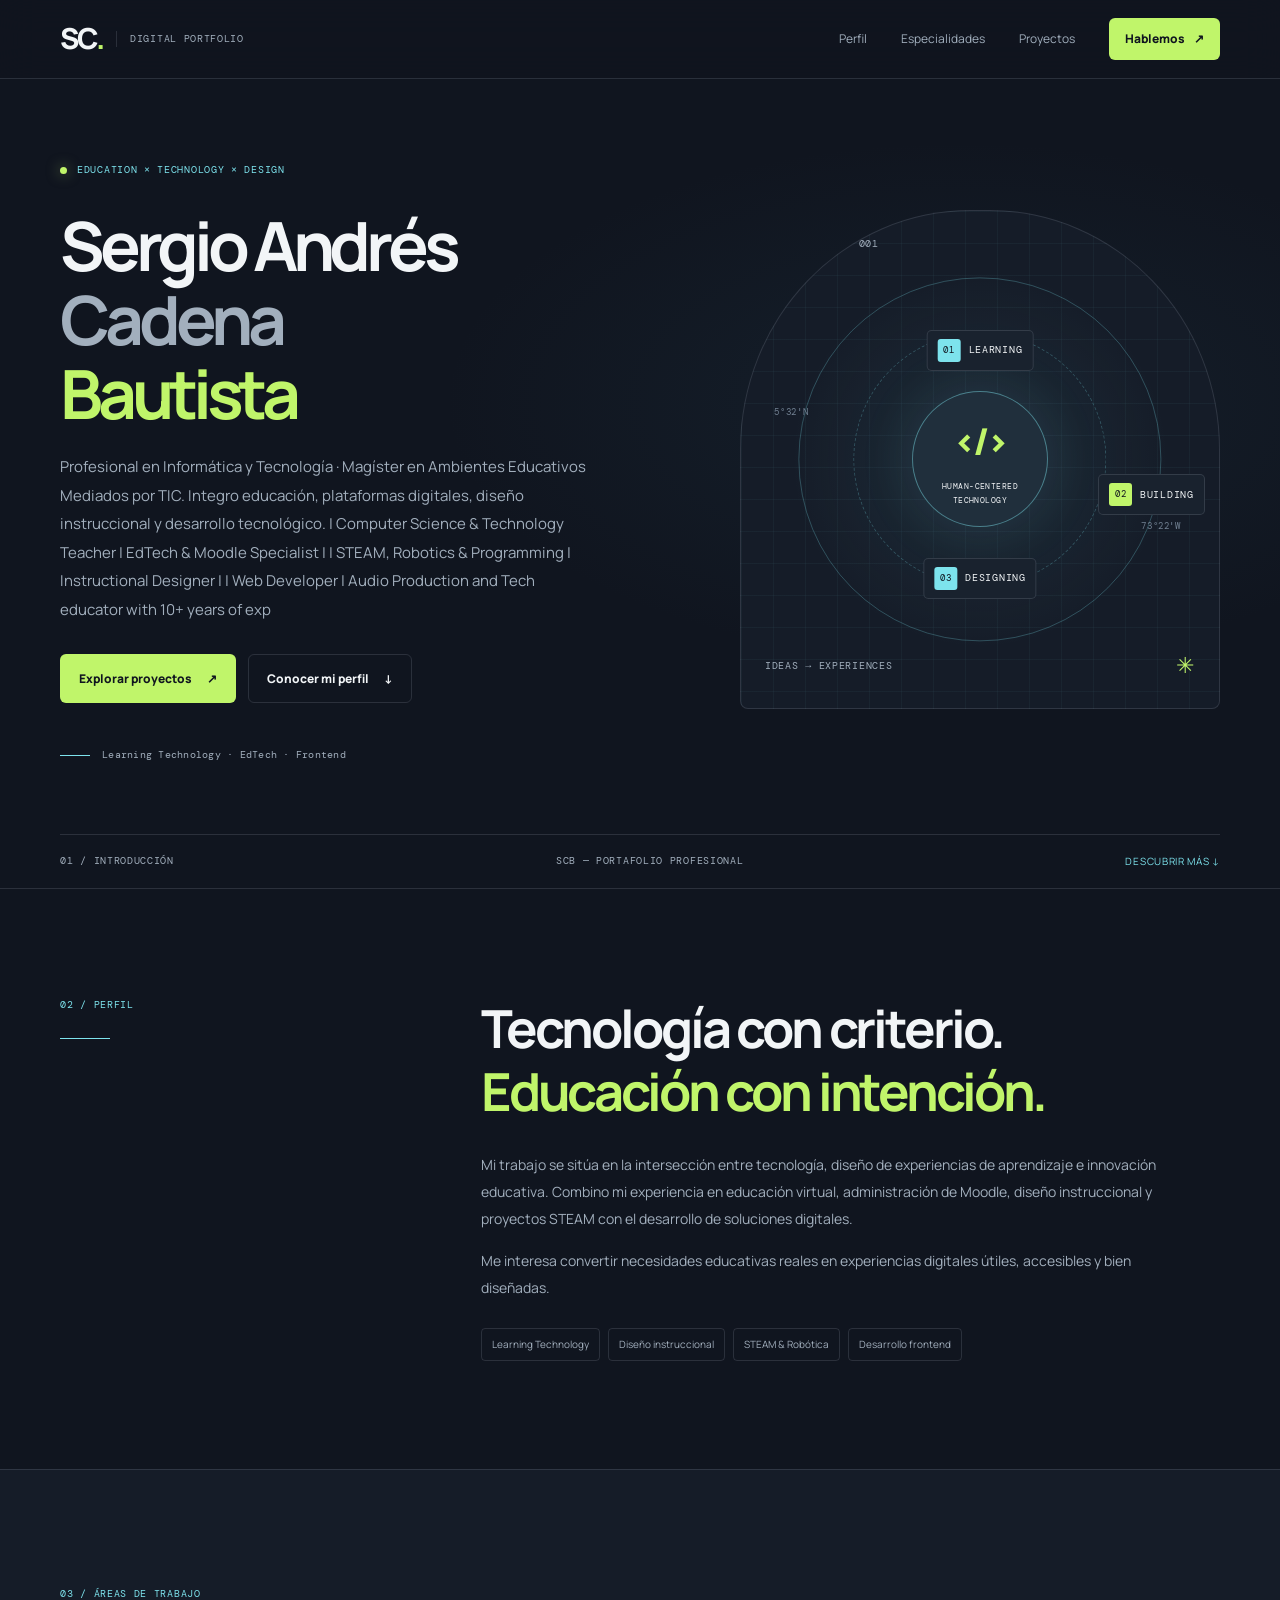
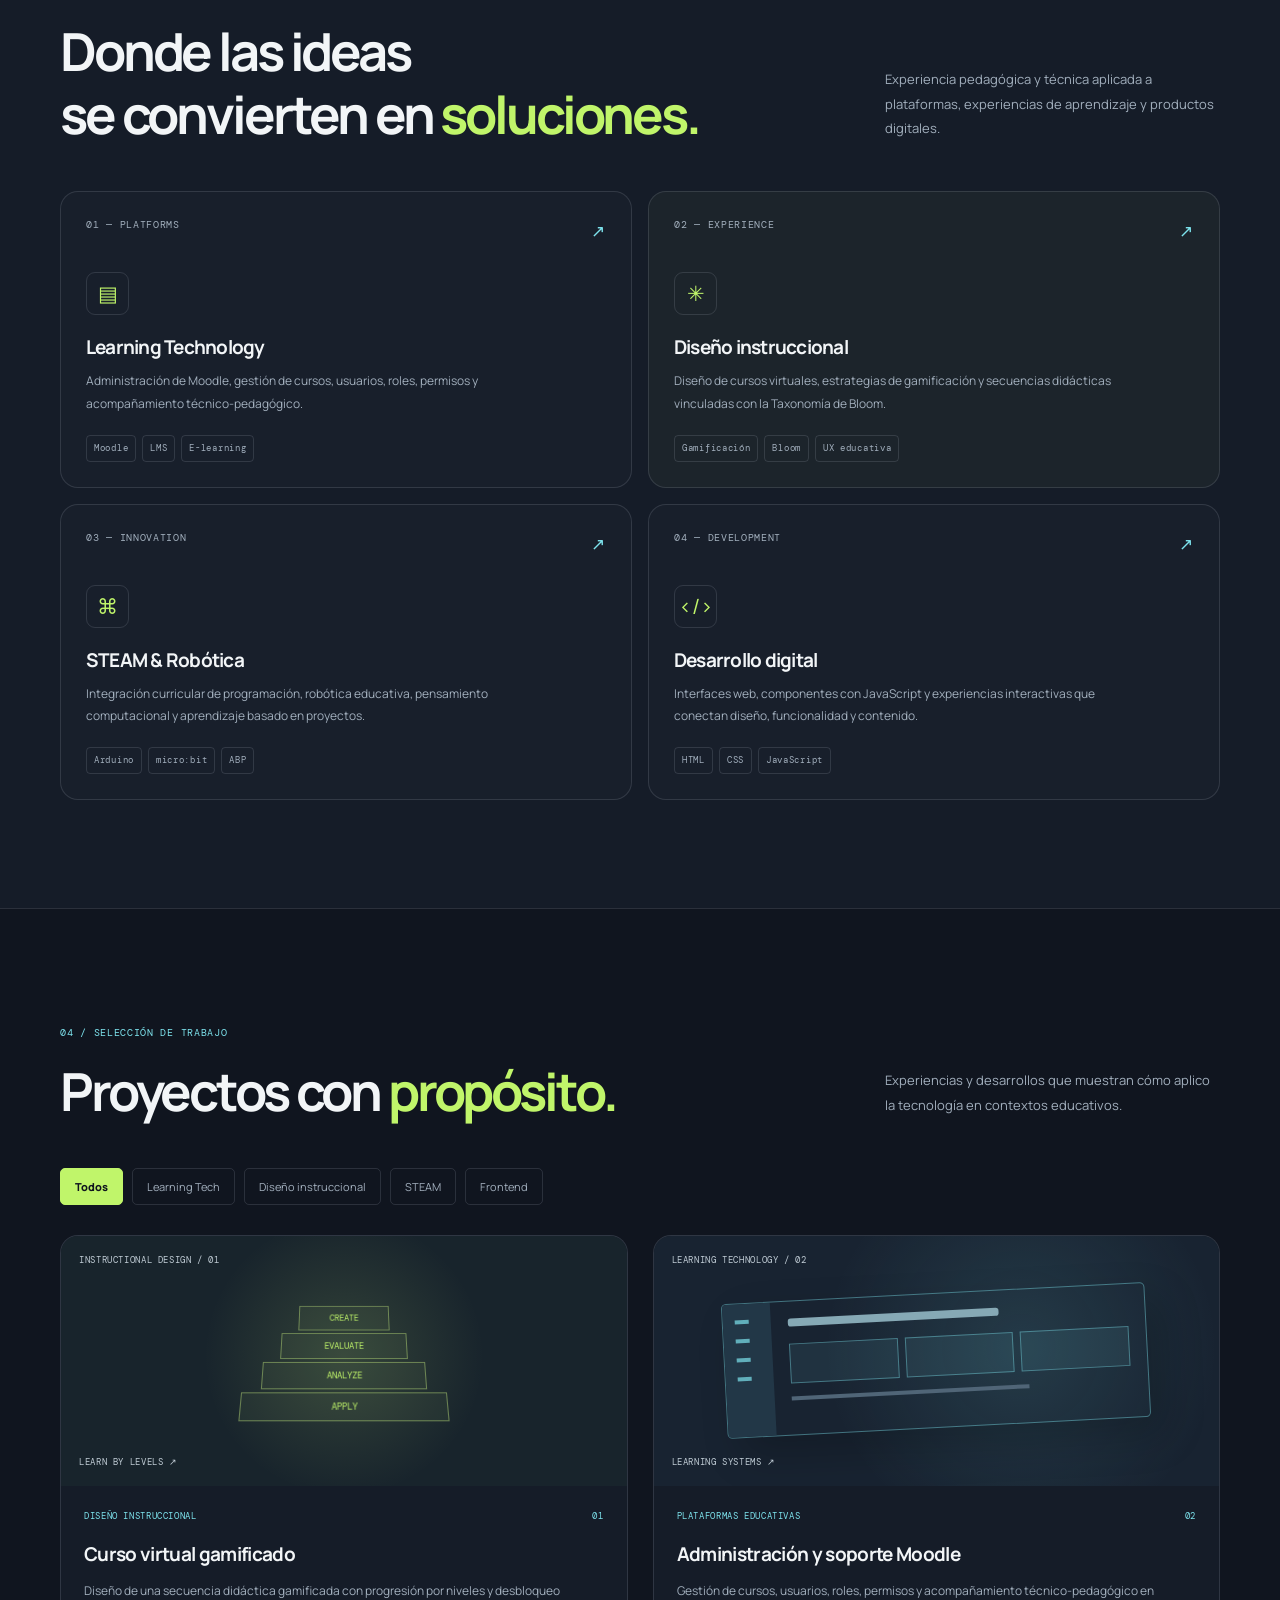
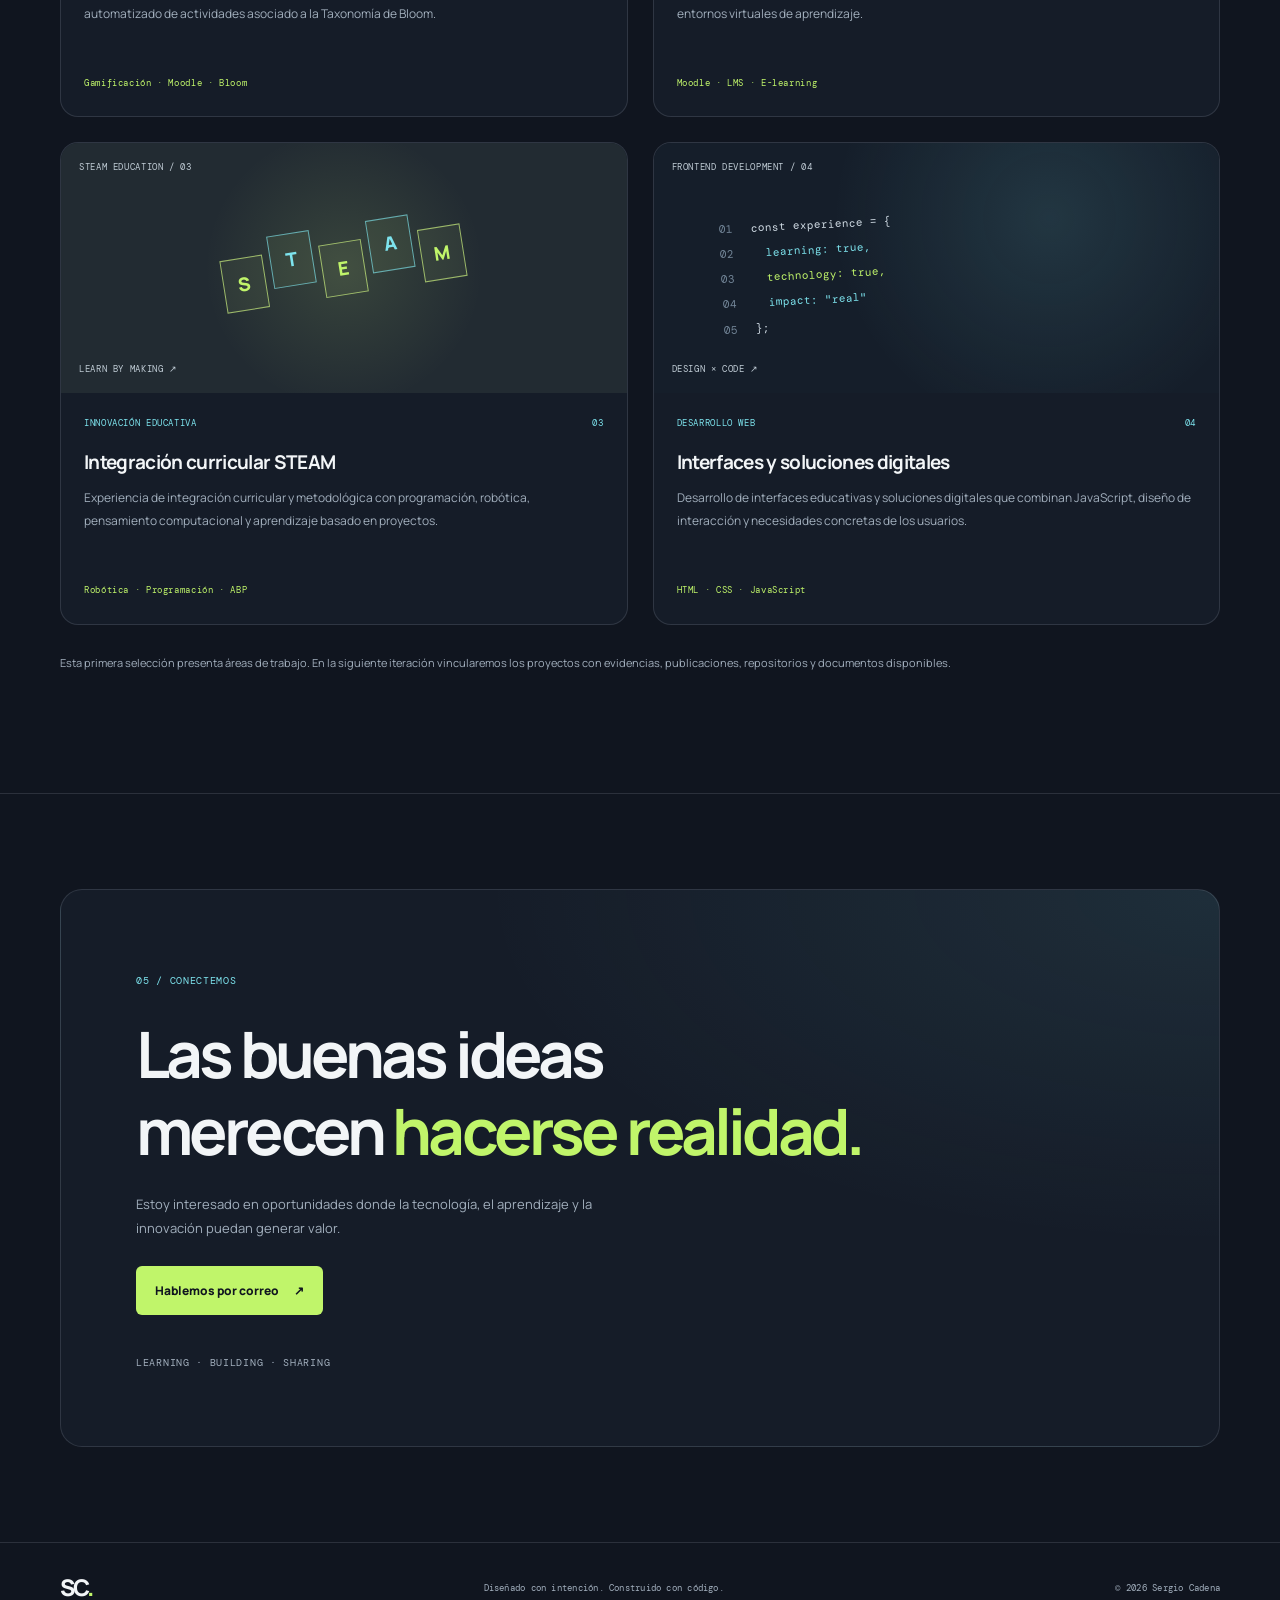
==== commit 4c586ae3: "design: emphasize professional identity and portrait" ====
--- a/docs/index.html
+++ b/docs/index.html
@@ -63,16 +63,19 @@
           </div>
 
           <h1>
-            Conecto la tecnología
-            <span class="headline-muted">con el</span>
-            <span class="headline-accent">aprendizaje.</span>
+            Sergio Andrés
+            <span class="headline-muted">Cadena</span>
+            <span class="headline-accent">Bautista</span>
           </h1>
 
           <p class="hero-description">
-            Soy profesional en informática y tecnología educativa.
-            Diseño experiencias de aprendizaje, administro plataformas
-            digitales y desarrollo soluciones que conectan pedagogía
-            e innovación.
+            Profesional en Informática y Tecnología · Magíster en Ambientes
+            Educativos Mediados por TIC. Integro educación, plataformas
+            digitales, diseño instruccional y desarrollo tecnológico.
+            
+            | Computer Science & Technology Teacher | EdTech & Moodle Specialist |
+            | STEAM, Robotics & Programming | Instructional Designer |
+            | Web Developer | Audio Production and Tech educator with 10+ years of exp
           </p>
 
           <div class="hero-actions">
--- a/docs/assets/css/styles.css
+++ b/docs/assets/css/styles.css
@@ -9,7 +9,7 @@
   --muted: #a2afbd;
   --line: rgba(221, 233, 245, 0.13);
   --cyan: #7de3ed;
-  --lime: #d5fa83;
+  --lime: #c0f56a;
   --font-body: "Manrope", sans-serif;
   --font-mono: "DM Mono", monospace;
   --container: 1160px;
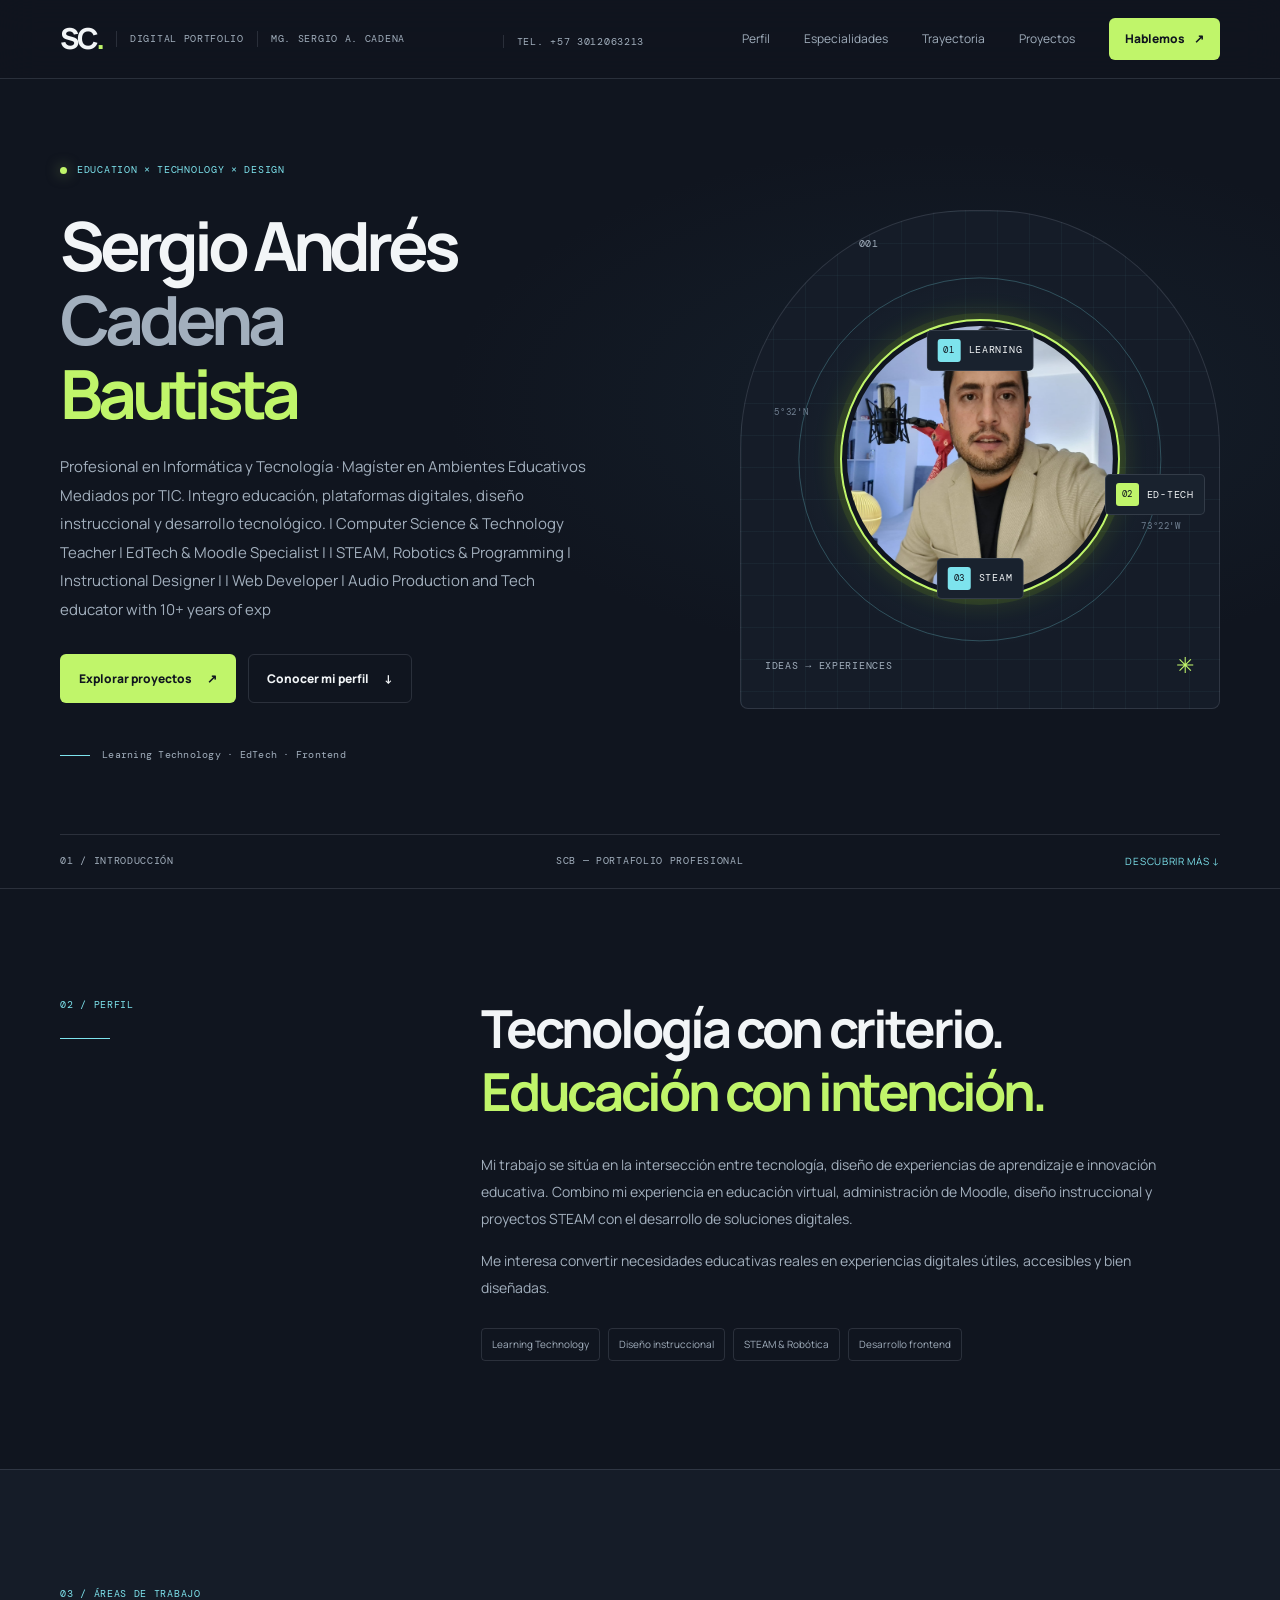
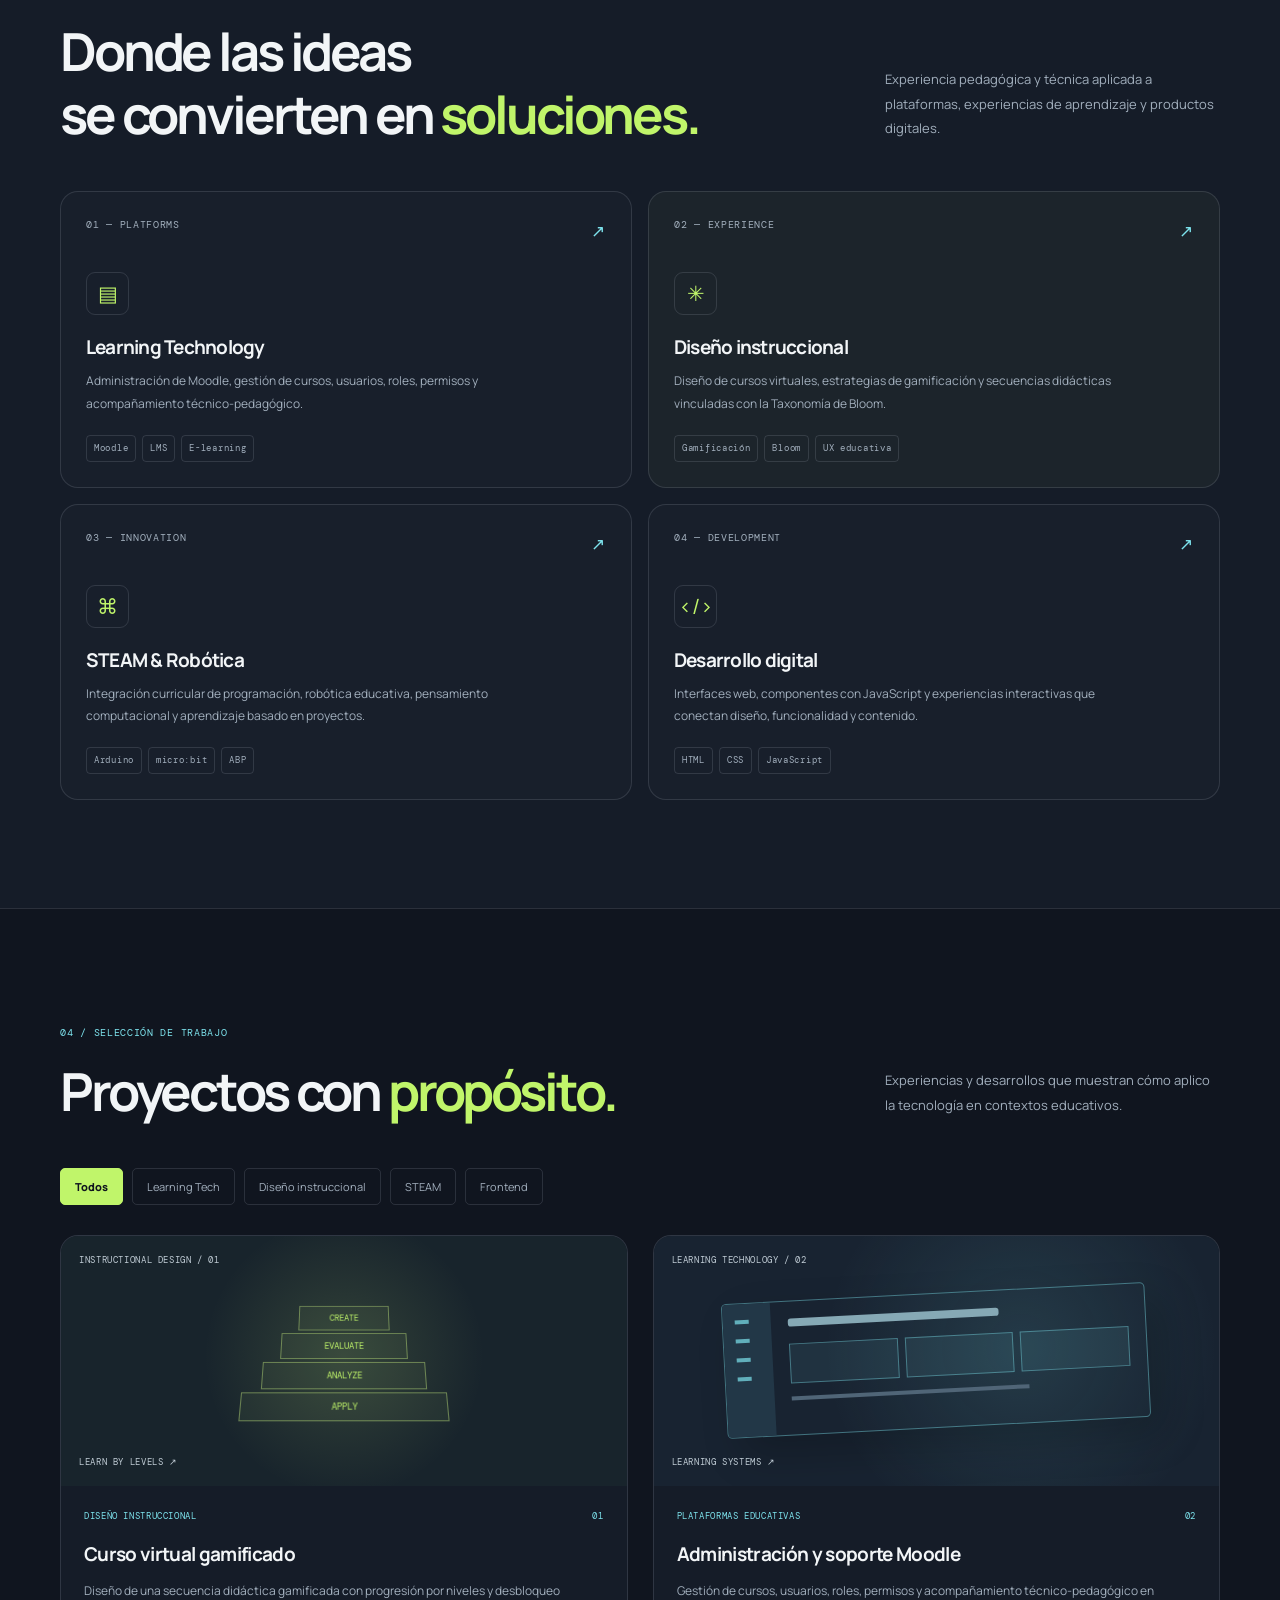
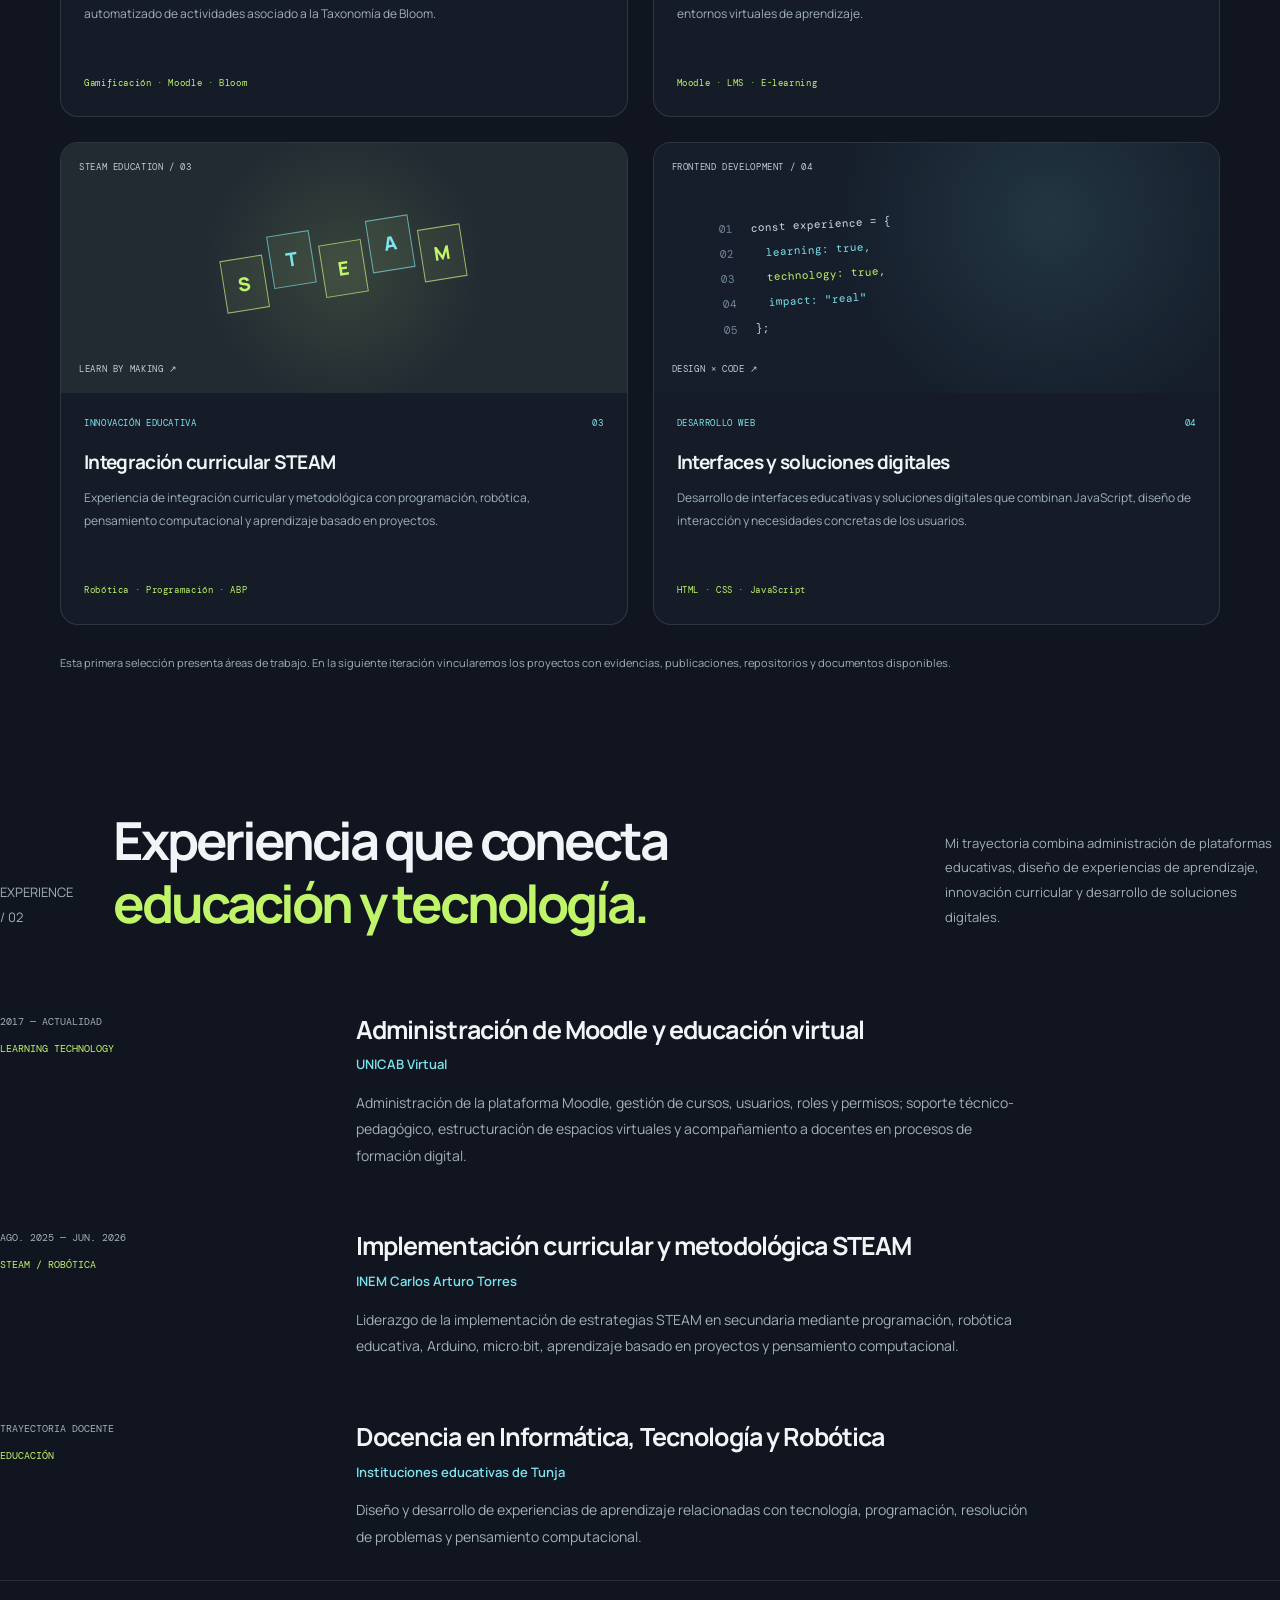
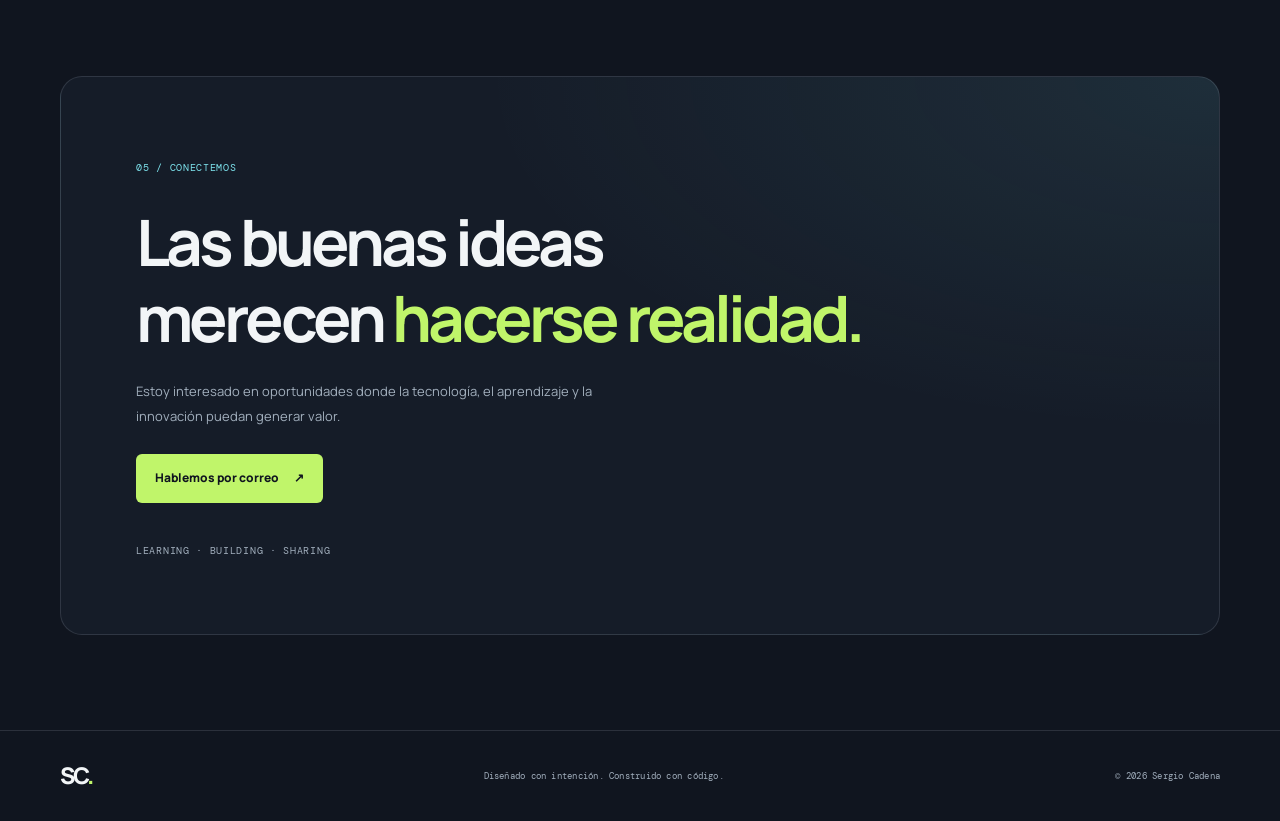
==== commit d5aa9651: "feat: add professional experience section" ====
--- a/docs/index.html
+++ b/docs/index.html
@@ -31,6 +31,10 @@
       <a class="brand" href="#inicio" aria-label="Sergio Cadena, inicio">
         <span class="brand-mark">SC<span>.</span></span>
         <span class="brand-caption">DIGITAL PORTFOLIO</span>
+        <span class="brand-caption">MG. SERGIO A. CADENA</span>
+      </a>
+      <a href="https://wa.me/573012063213" target="_blank" rel="noopener noreferrer">
+        <span class="brand-caption">TEL. +57 3012063213</span>
       </a>
 
       <button
@@ -47,6 +51,7 @@
       <nav class="navigation" id="primary-navigation" aria-label="Navegación principal">
         <a href="#perfil">Perfil</a>
         <a href="#especialidades">Especialidades</a>
+        <a href="#trayectoria">Trayectoria</a>
         <a href="#proyectos">Proyectos</a>
         <a href="#contacto" class="nav-contact">Hablemos <span>↗</span></a>
       </nav>
@@ -72,7 +77,7 @@
             Profesional en Informática y Tecnología · Magíster en Ambientes
             Educativos Mediados por TIC. Integro educación, plataformas
             digitales, diseño instruccional y desarrollo tecnológico.
-            
+
             | Computer Science & Technology Teacher | EdTech & Moodle Specialist |
             | STEAM, Robotics & Programming | Instructional Designer |
             | Web Developer | Audio Production and Tech educator with 10+ years of exp
@@ -94,6 +99,16 @@
         </div>
 
         <div class="hero-visual" aria-label="Representación visual de mis áreas de trabajo">
+          <div class="hero-portrait-frame">
+            <img
+              src="assets/img/sergio-cadena.jpg"
+              alt="Sergio Andrés Cadena Bautista"
+              class="hero-portrait-photo"
+              width="1496"
+              height="1351"
+              fetchpriority="high"
+            />
+          </div>
           <div class="visual-topline">
             <span>FIELD NOTES / 001</span>
             <span>EDITION 2026</span>
@@ -114,12 +129,12 @@
 
           <div class="orbit-node node-right">
             <span class="node-icon node-lime">02</span>
-            <span>BUILDING</span>
+            <span>ED-TECH</span>
           </div>
 
           <div class="orbit-node node-bottom">
             <span class="node-icon">03</span>
-            <span>DESIGNING</span>
+            <span>STEAM</span>
           </div>
 
           <div class="visual-coordinate coordinate-one">5°32'N</div>
@@ -391,6 +406,81 @@
       </div>
     </section>
 
+    
+<!-- Trayectoria profesional -->
+<section class="section journey-section" id="trayectoria">
+  <div class="section-heading">
+    <p class="section-eyebrow">EXPERIENCE / 02</p>
+    <h2>Experiencia que conecta
+      <span class="headline-accent">educación y tecnología.</span>
+    </h2>
+    <p>
+      Mi trayectoria combina administración de plataformas educativas,
+      diseño de experiencias de aprendizaje, innovación curricular y
+      desarrollo de soluciones digitales.
+    </p>
+  </div>
+
+  <div class="journey-list">
+
+    <article class="journey-item">
+      <div class="journey-meta">
+        <span>2017 — ACTUALIDAD</span>
+        <span>LEARNING TECHNOLOGY</span>
+      </div>
+      <div class="journey-content">
+        <h3>Administración de Moodle y educación virtual</h3>
+        <p class="journey-organization">UNICAB Virtual</p>
+        <p>
+          Administración de la plataforma Moodle, gestión de cursos,
+          usuarios, roles y permisos; soporte técnico-pedagógico,
+          estructuración de espacios virtuales y acompañamiento
+          a docentes en procesos de formación digital.
+        </p>
+      </div>
+    </article>
+
+    <article class="journey-item">
+      <div class="journey-meta">
+        <span>AGO. 2025 — JUN. 2026</span>
+        <span>STEAM / ROBÓTICA</span>
+      </div>
+      <div class="journey-content">
+        <h3>Implementación curricular y metodológica STEAM</h3>
+        <p class="journey-organization">
+          INEM Carlos Arturo Torres
+        </p>
+        <p>
+          Liderazgo de la implementación de estrategias STEAM en
+          secundaria mediante programación, robótica educativa,
+          Arduino, micro:bit, aprendizaje basado en proyectos y
+          pensamiento computacional.
+        </p>
+      </div>
+    </article>
+
+    <article class="journey-item">
+      <div class="journey-meta">
+        <span>TRAYECTORIA DOCENTE</span>
+        <span>EDUCACIÓN</span>
+      </div>
+      <div class="journey-content">
+        <h3>Docencia en Informática, Tecnología y Robótica</h3>
+        <p class="journey-organization">
+          Instituciones educativas de Tunja
+        </p>
+        <p>
+          Diseño y desarrollo de experiencias de aprendizaje
+          relacionadas con tecnología, programación, resolución
+          de problemas y pensamiento computacional.
+        </p>
+      </div>
+    </article>
+
+  </div>
+</section>
+
+
     <section class="contact-section section-shell" id="contacto">
       <div class="container contact-panel">
         <span class="eyebrow">05 / CONECTEMOS</span>
--- a/docs/assets/css/styles.css
+++ b/docs/assets/css/styles.css
@@ -196,6 +196,33 @@
   position: relative;
   z-index: 2;
 }
+/* Retrato personal integrado en la composición animada */
+.hero-portrait-frame {
+  position: absolute;
+  z-index: 2;
+  top: 50%;
+  left: 50%;
+  width: clamp(180px, 23vw, 280px);
+  aspect-ratio: 1;
+  transform: translate(-50%, -50%);
+  border: 2px solid var(--lime);
+  border-radius: 50%;
+  padding: 5px;
+  background: var(--bg);
+  box-shadow:
+    0 0 0 6px rgba(183, 255, 0, 0.08),
+    0 0 28px rgba(183, 255, 0, 0.18);
+}
+
+.hero-portrait-photo {
+  display: block;
+  width: 100%;
+  height: 100%;
+  object-fit: cover;
+  object-position: center 35%;
+  border-radius: 50%;
+}
+
 
 .eyebrow {
   display: inline-flex;
@@ -1008,7 +1035,10 @@
   .hero-visual {
     width: 100%;
   }
-
+  
+  .hero-portrait-frame {
+    width: clamp(170px, 55vw, 230px);
+  }
   .navigation {
     gap: 18px;
   }
@@ -1209,3 +1239,73 @@
     transition-duration: 0.01ms !important;
   }
 }
+
+/* Trayectoria profesional */
+.journey-section {
+  position: relative;
+}
+
+.journey-list {
+  display: grid;
+  gap: 0;
+  margin-top: 48px;
+  border-top: 1px solid var(--border);
+}
+
+.journey-item {
+  display: grid;
+  grid-template-columns: minmax(150px, 0.7fr) 2fr;
+  gap: 32px;
+  padding: 30px 0;
+  border-bottom: 1px solid var(--border);
+}
+
+.journey-meta {
+  display: flex;
+  flex-direction: column;
+  gap: 10px;
+  color: var(--muted);
+  font-family: var(--font-mono);
+  font-size: 10px;
+  line-height: 1.7;
+}
+
+.journey-meta span:last-child {
+  color: var(--lime);
+}
+
+.journey-content h3 {
+  margin: 0 0 8px;
+  font-size: clamp(19px, 2vw, 25px);
+  line-height: 1.35;
+  letter-spacing: -0.035em;
+}
+
+.journey-organization {
+  margin: 0 0 14px;
+  color: var(--cyan);
+  font-size: 13px;
+  font-weight: 600;
+}
+
+.journey-content p:last-child {
+  max-width: 680px;
+  margin-bottom: 0;
+  color: var(--muted);
+  font-size: 14px;
+  line-height: 1.9;
+}
+
+@media (max-width: 680px) {
+  .journey-item {
+    grid-template-columns: 1fr;
+    gap: 14px;
+    padding: 25px 0;
+  }
+
+  .journey-meta {
+    flex-direction: row;
+    flex-wrap: wrap;
+    column-gap: 18px;
+  }
+}
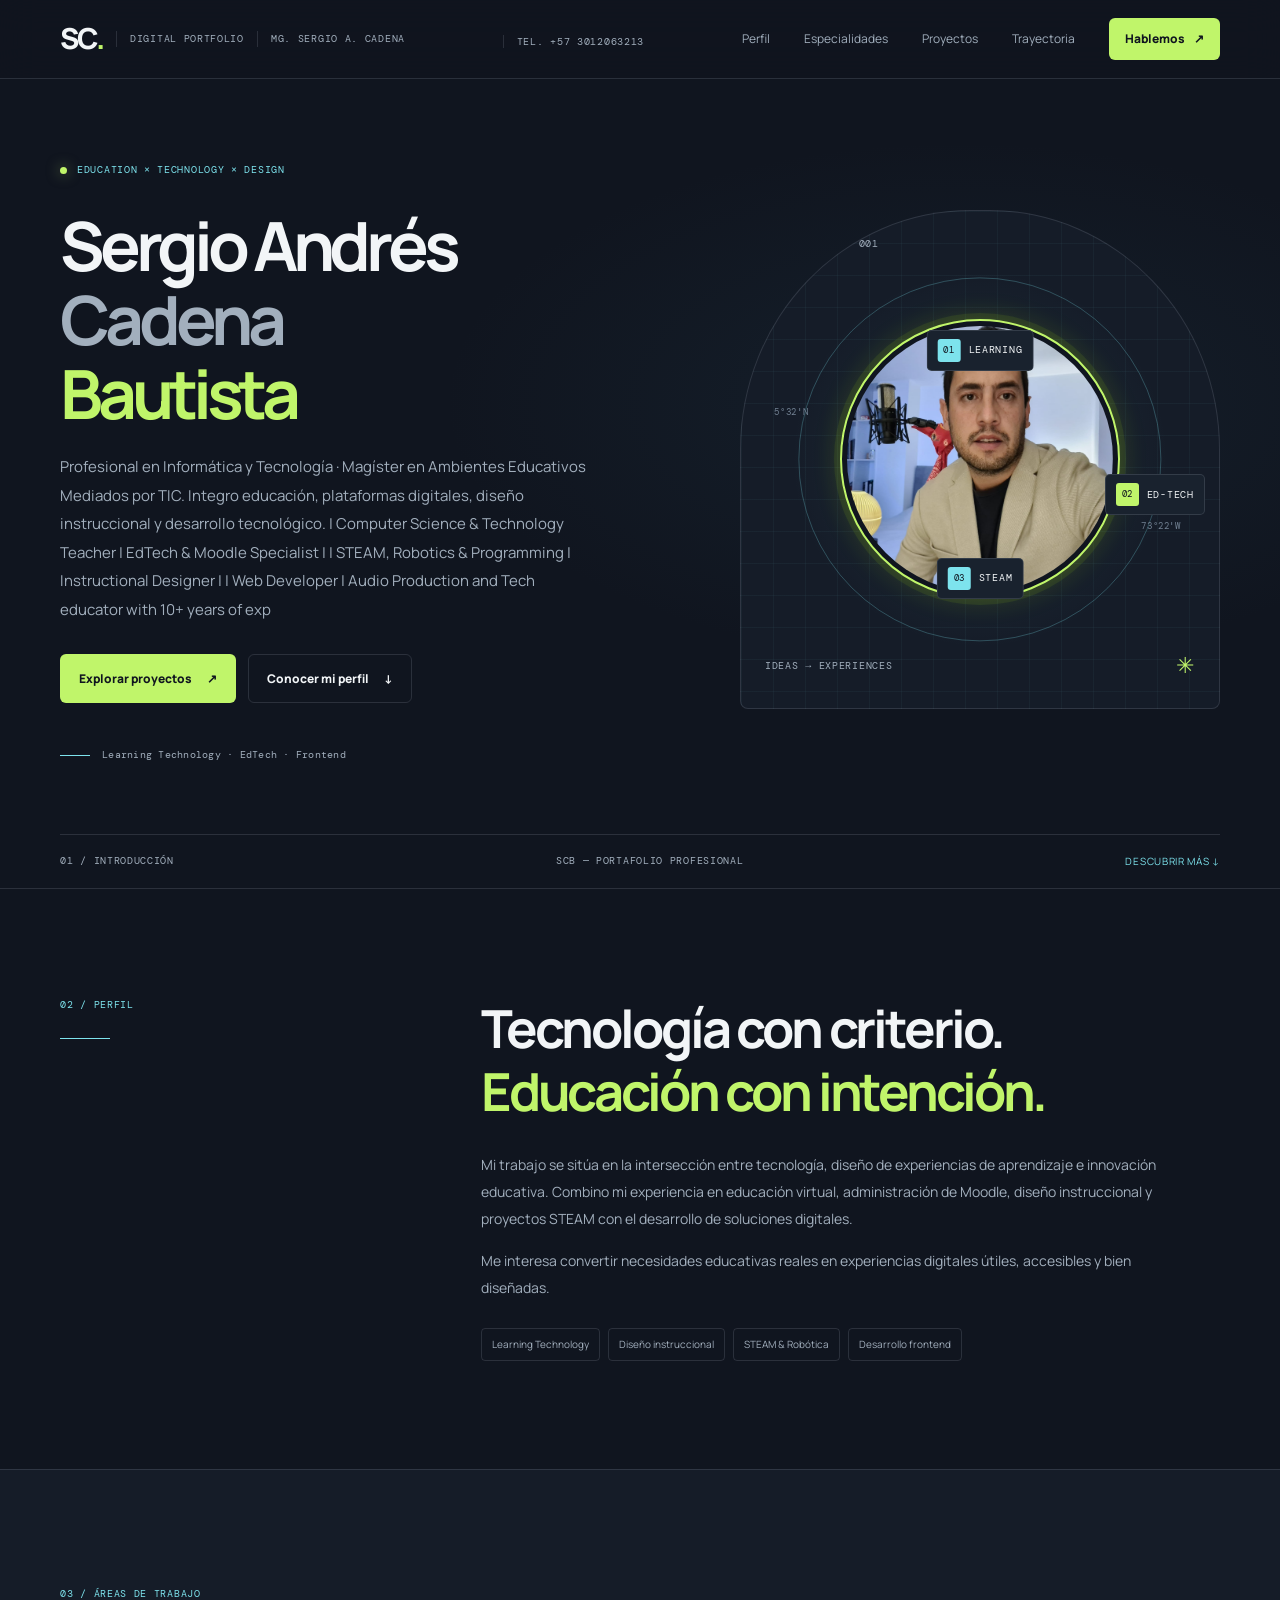
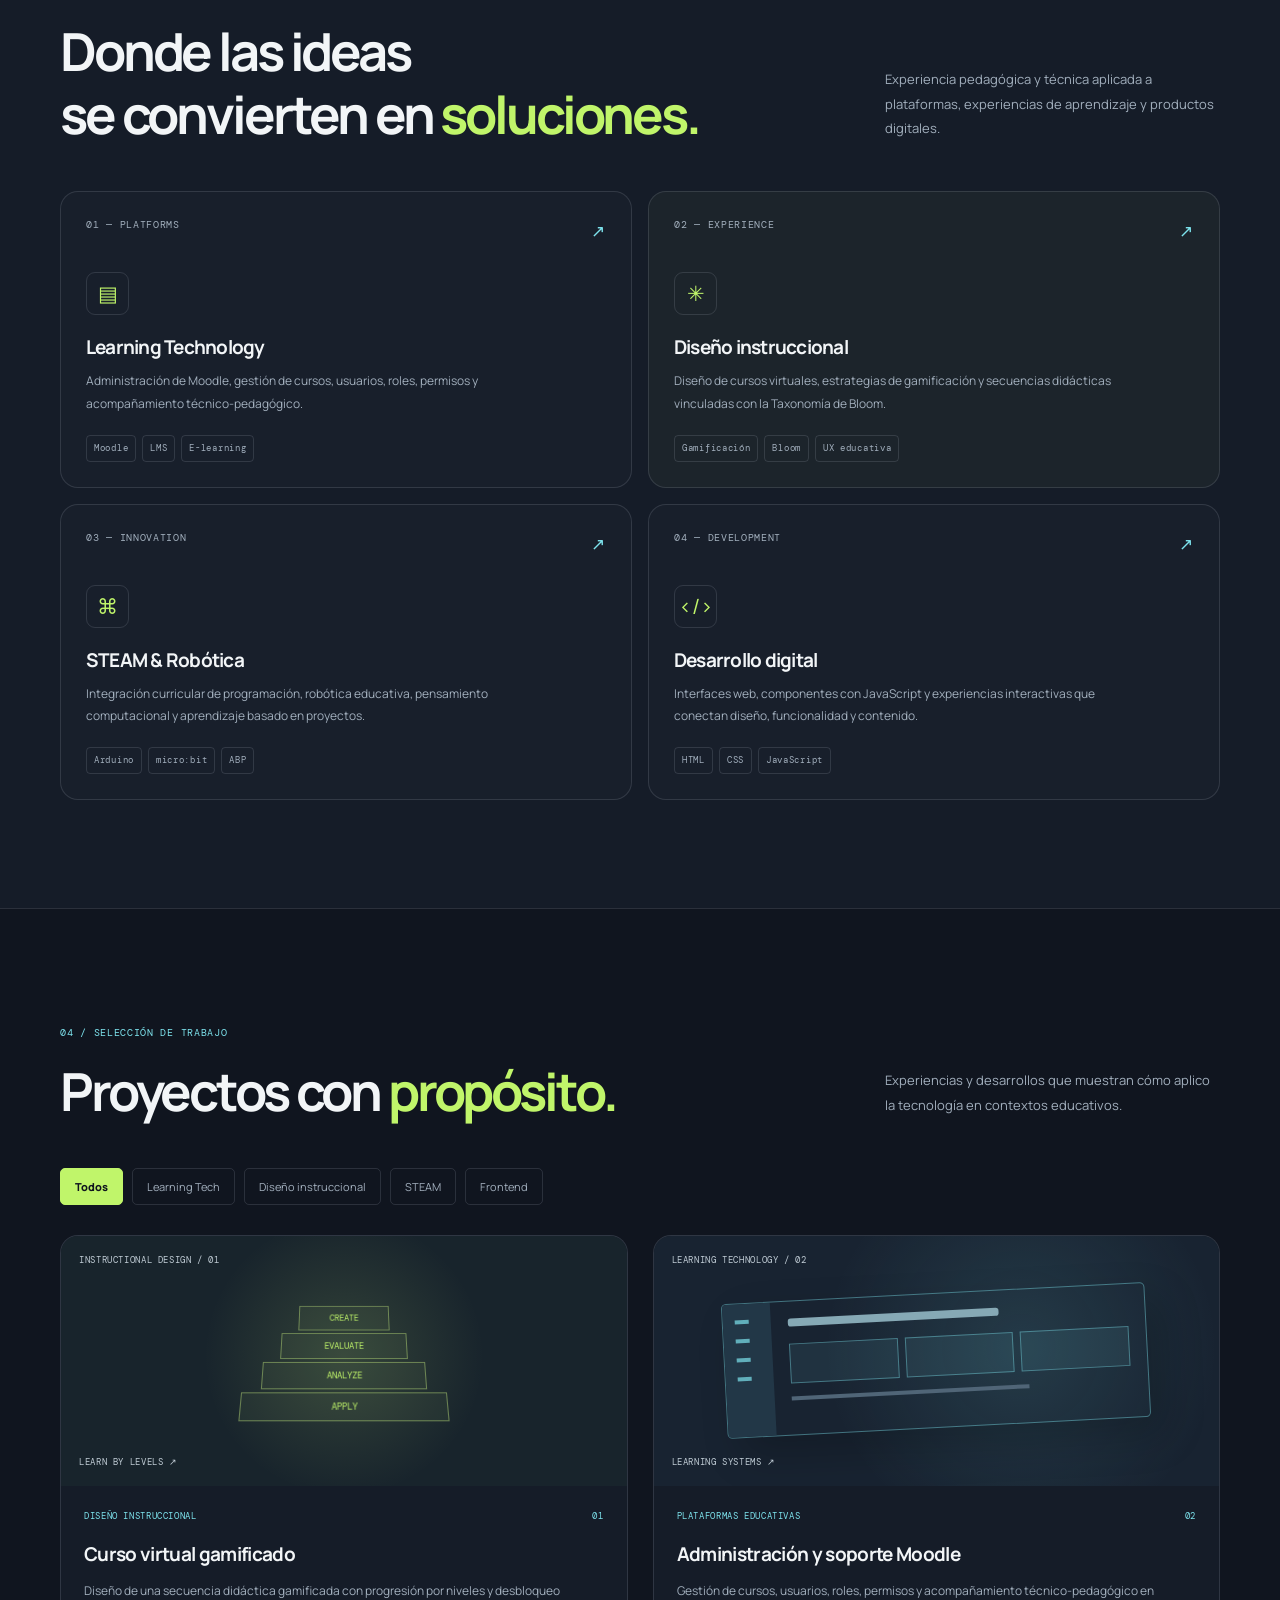
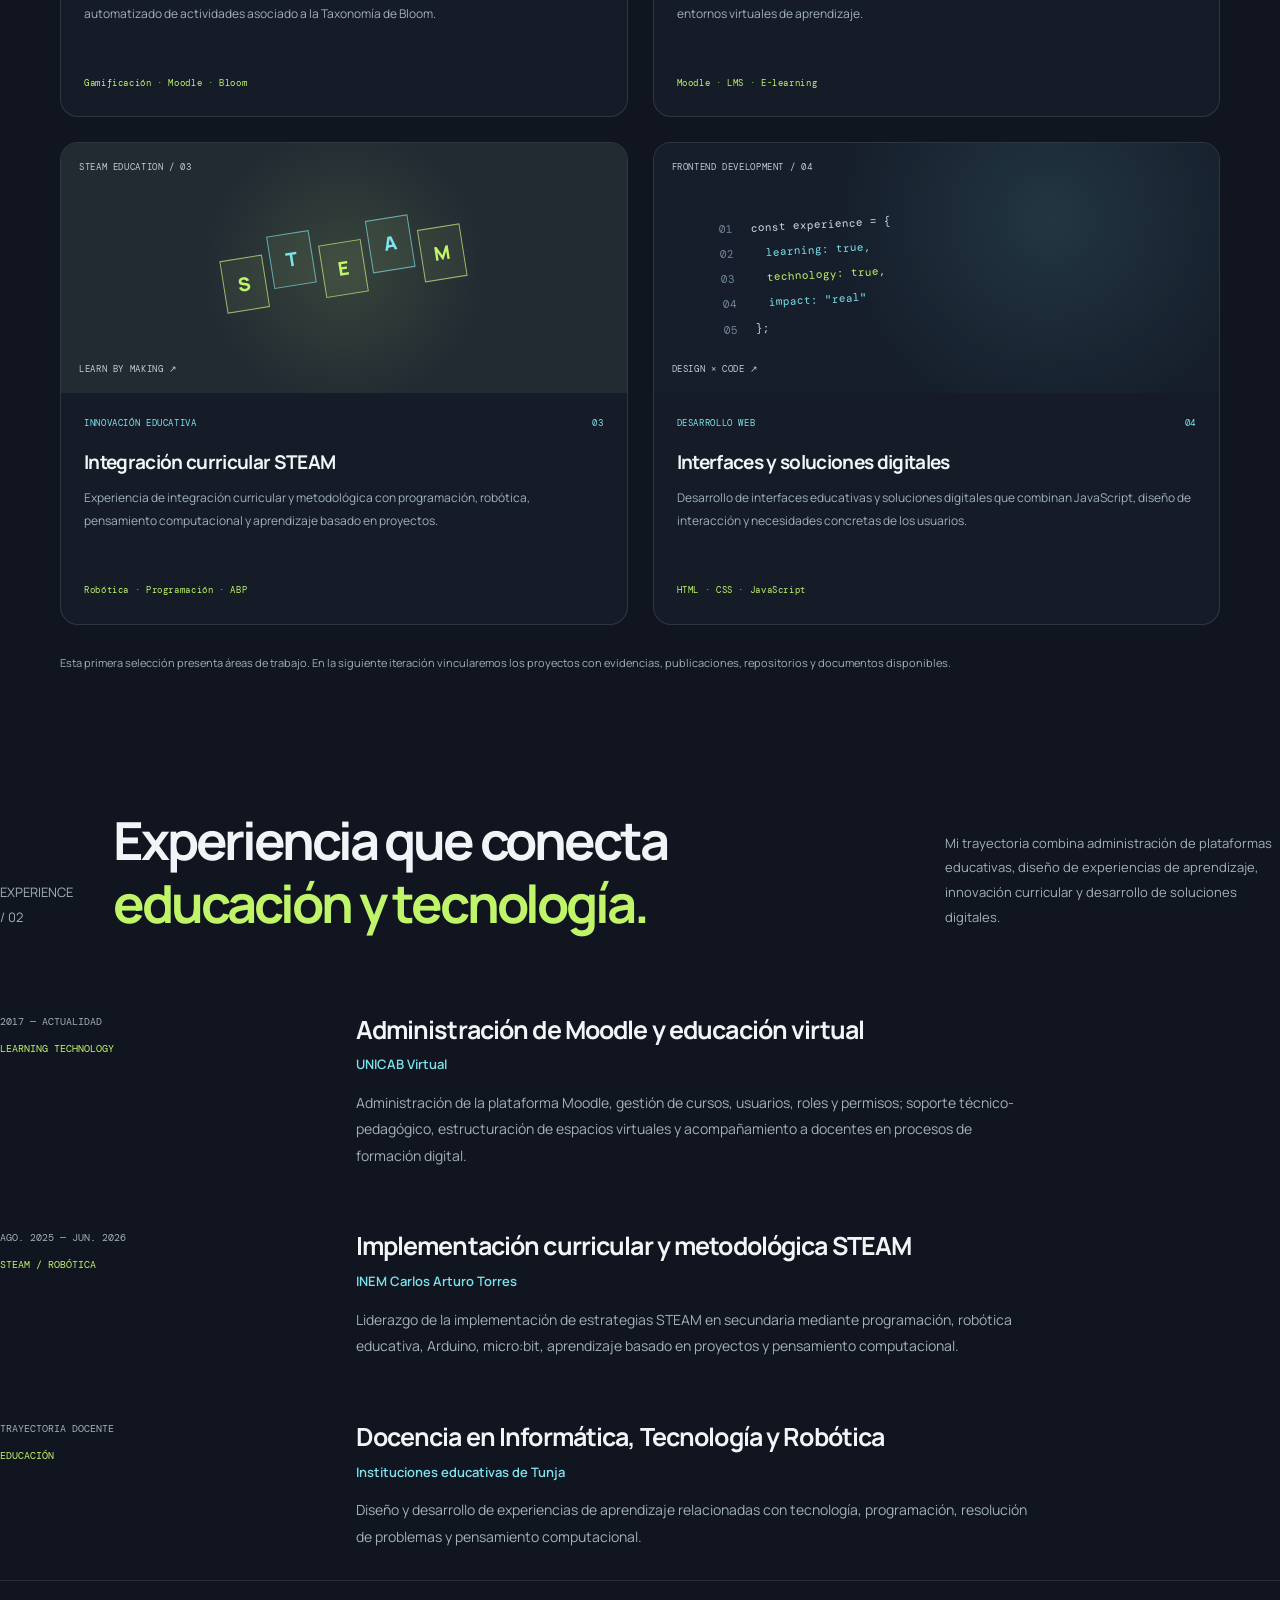
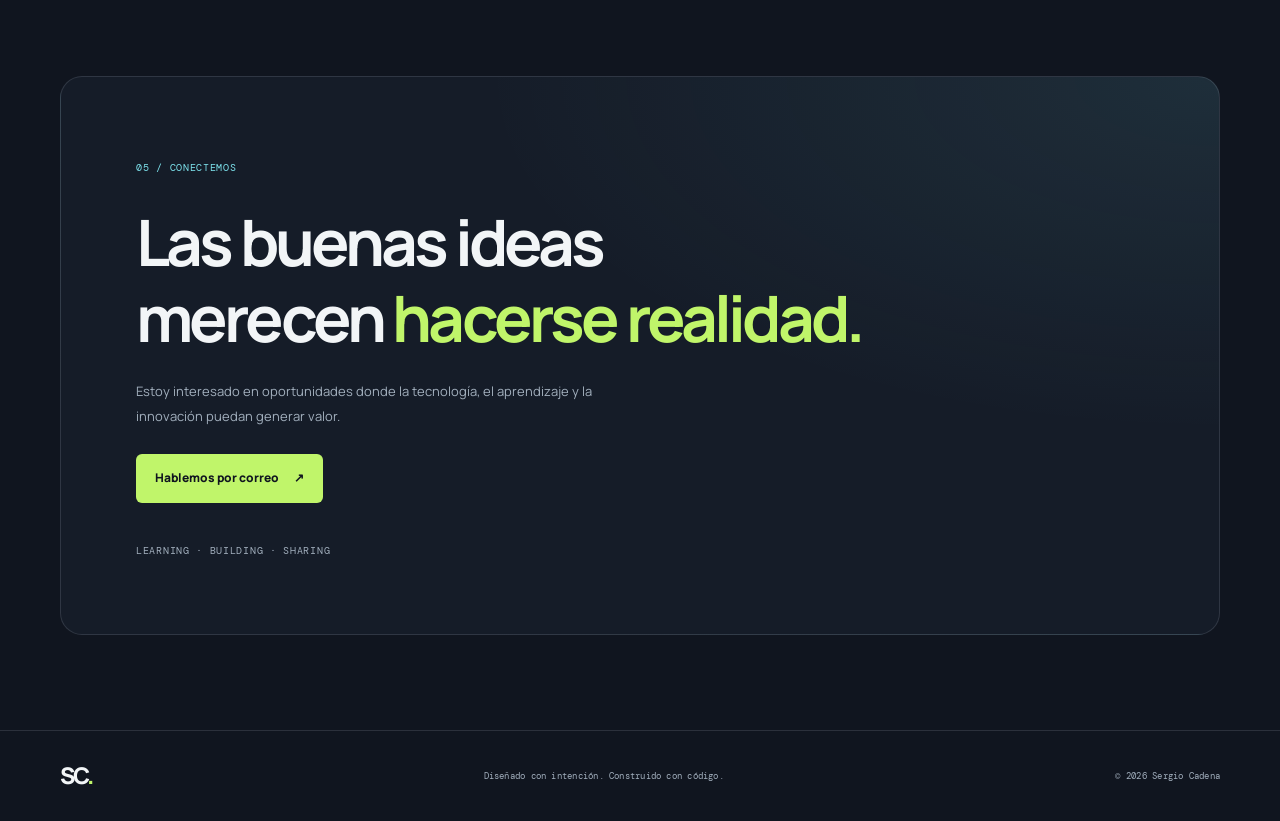
==== commit 7848e23c: "feat: add professional experience section" ====
--- a/docs/index.html
+++ b/docs/index.html
@@ -51,8 +51,8 @@
       <nav class="navigation" id="primary-navigation" aria-label="Navegación principal">
         <a href="#perfil">Perfil</a>
         <a href="#especialidades">Especialidades</a>
+        <a href="#proyectos">Proyectos</a>
         <a href="#trayectoria">Trayectoria</a>
-        <a href="#proyectos">Proyectos</a>
         <a href="#contacto" class="nav-contact">Hablemos <span>↗</span></a>
       </nav>
     </div>
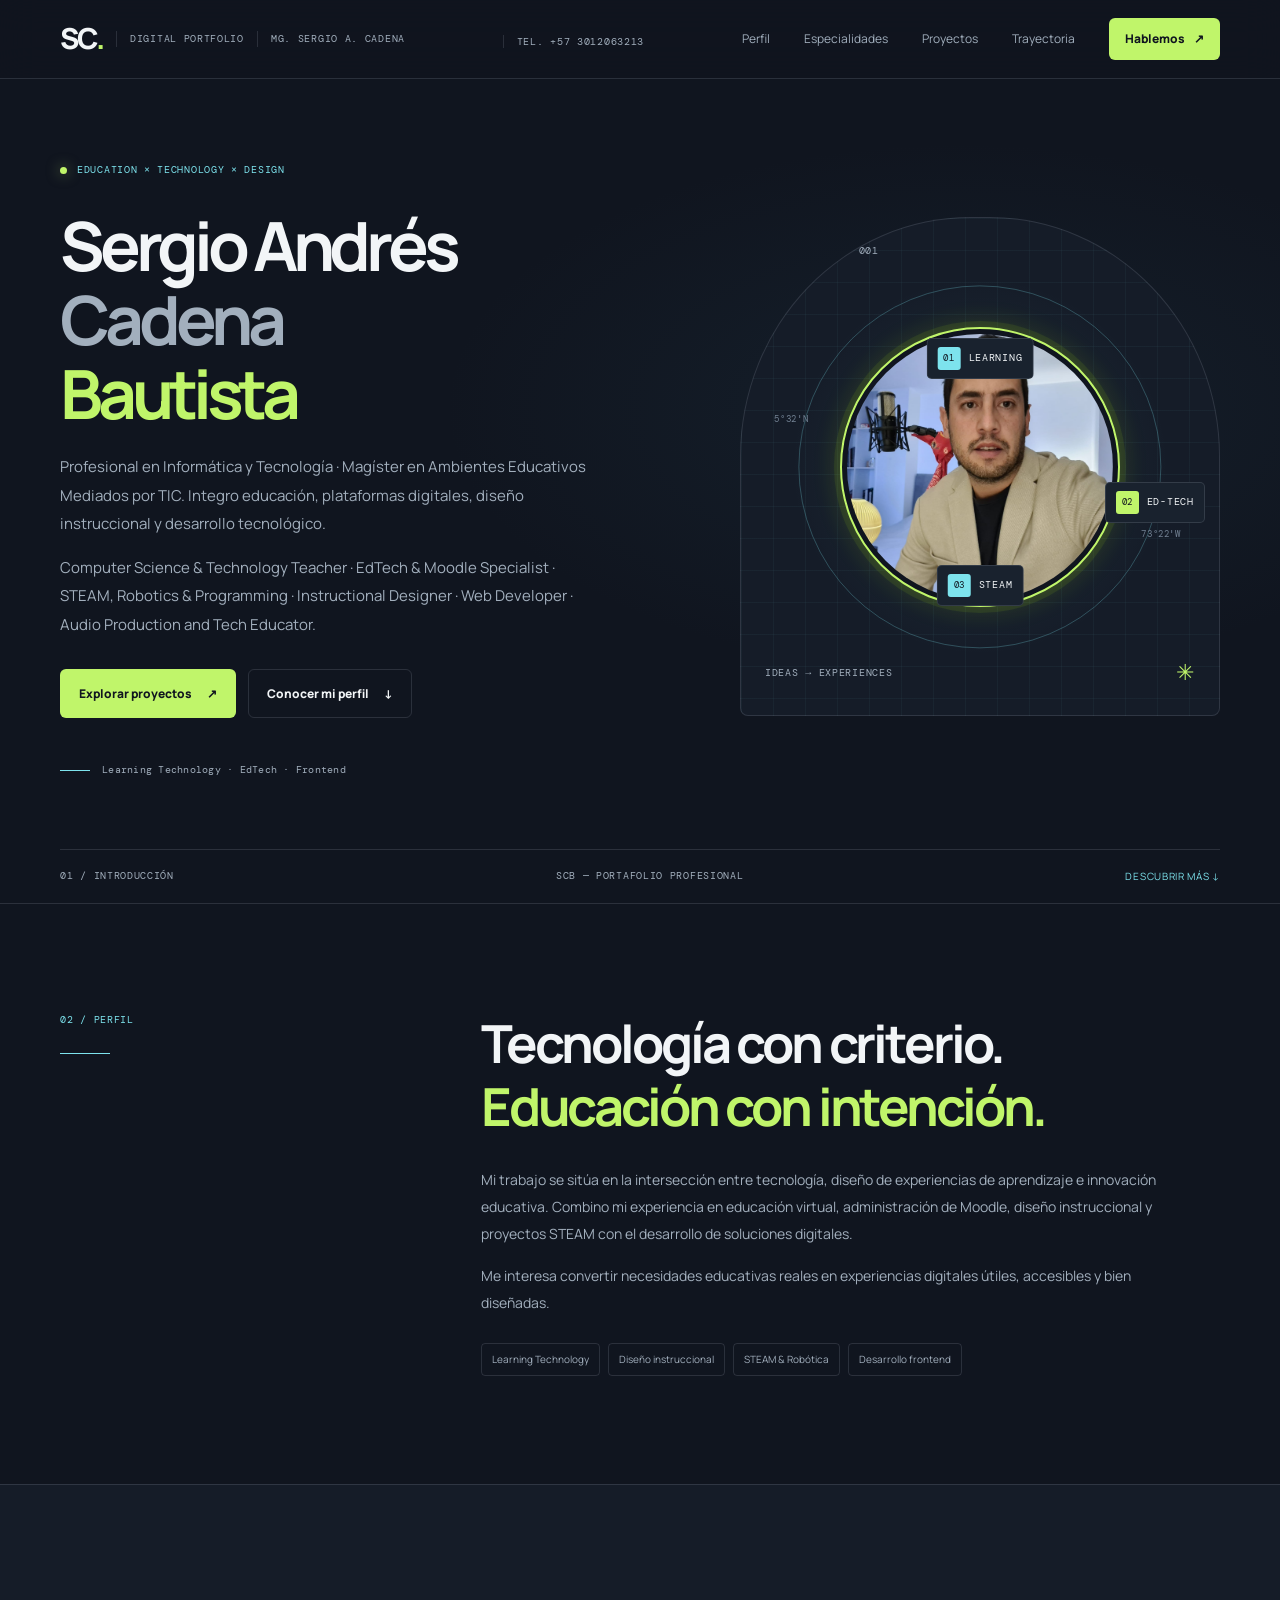
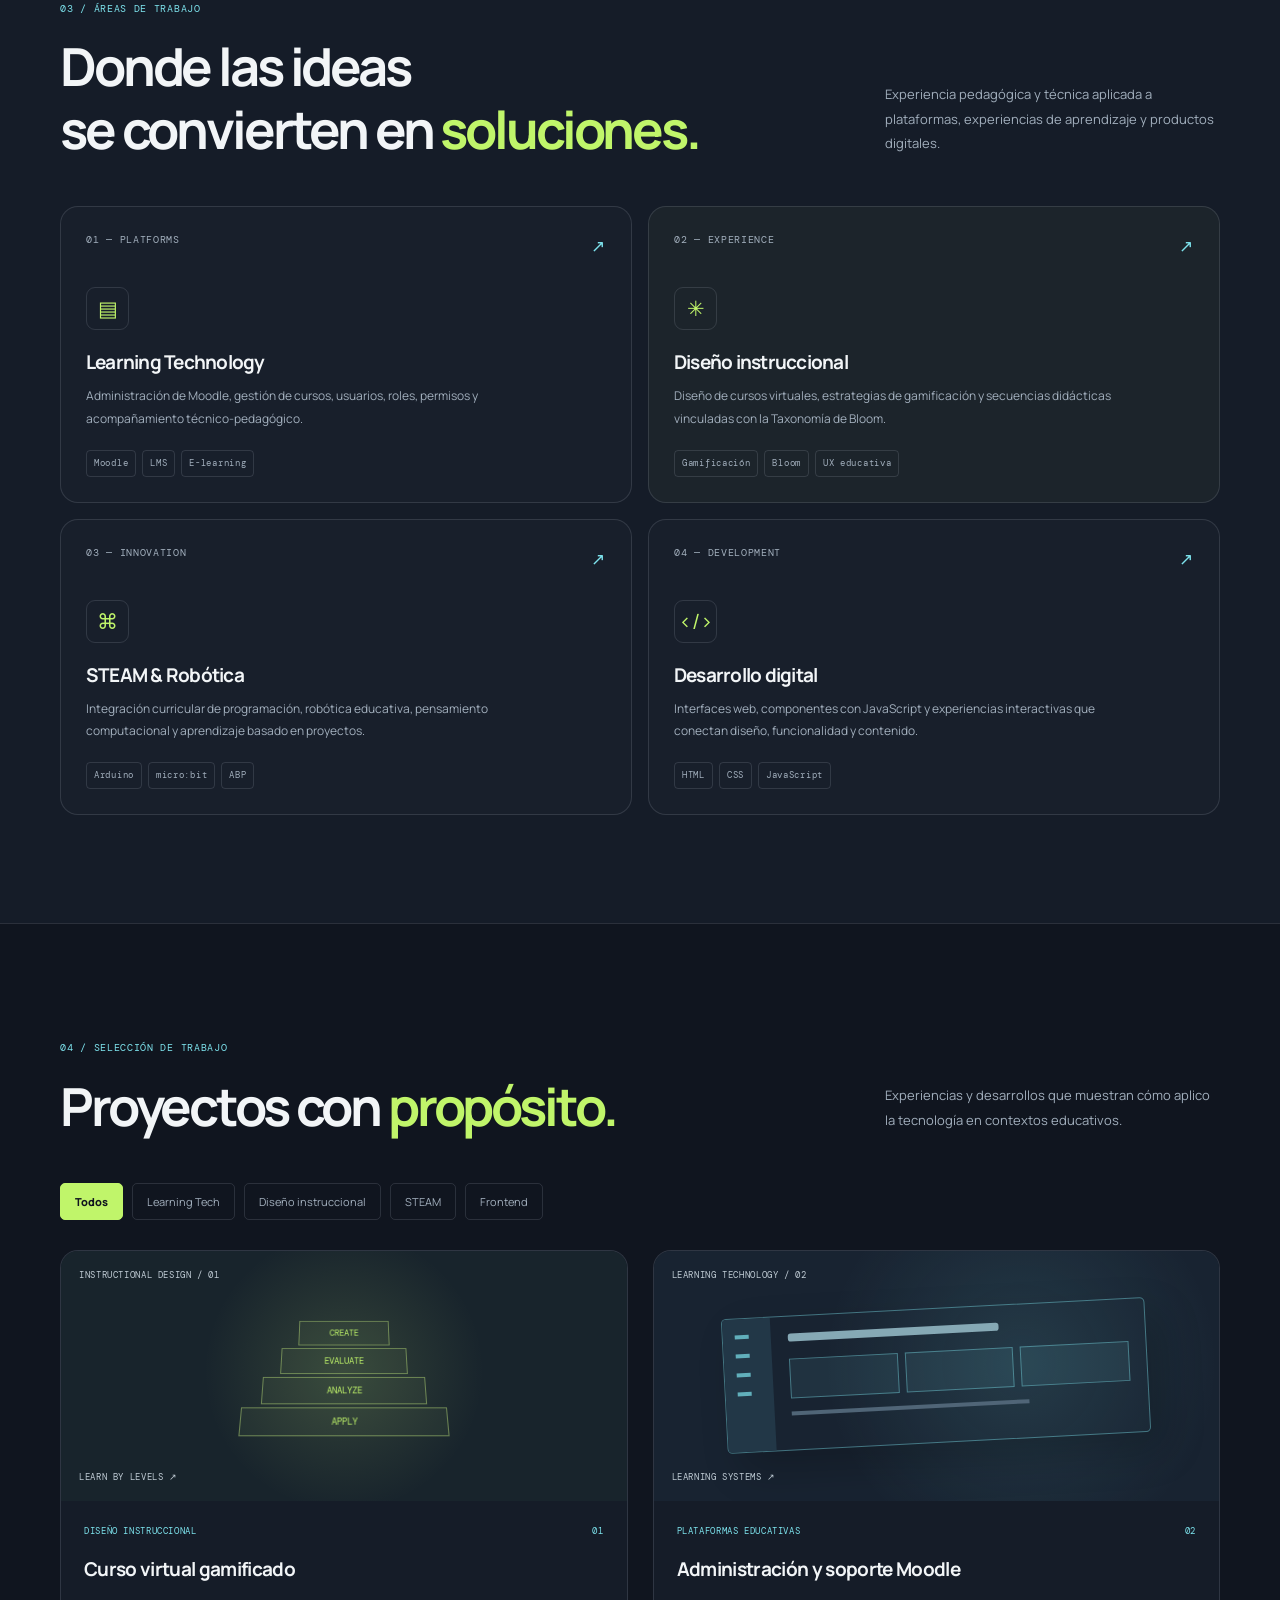
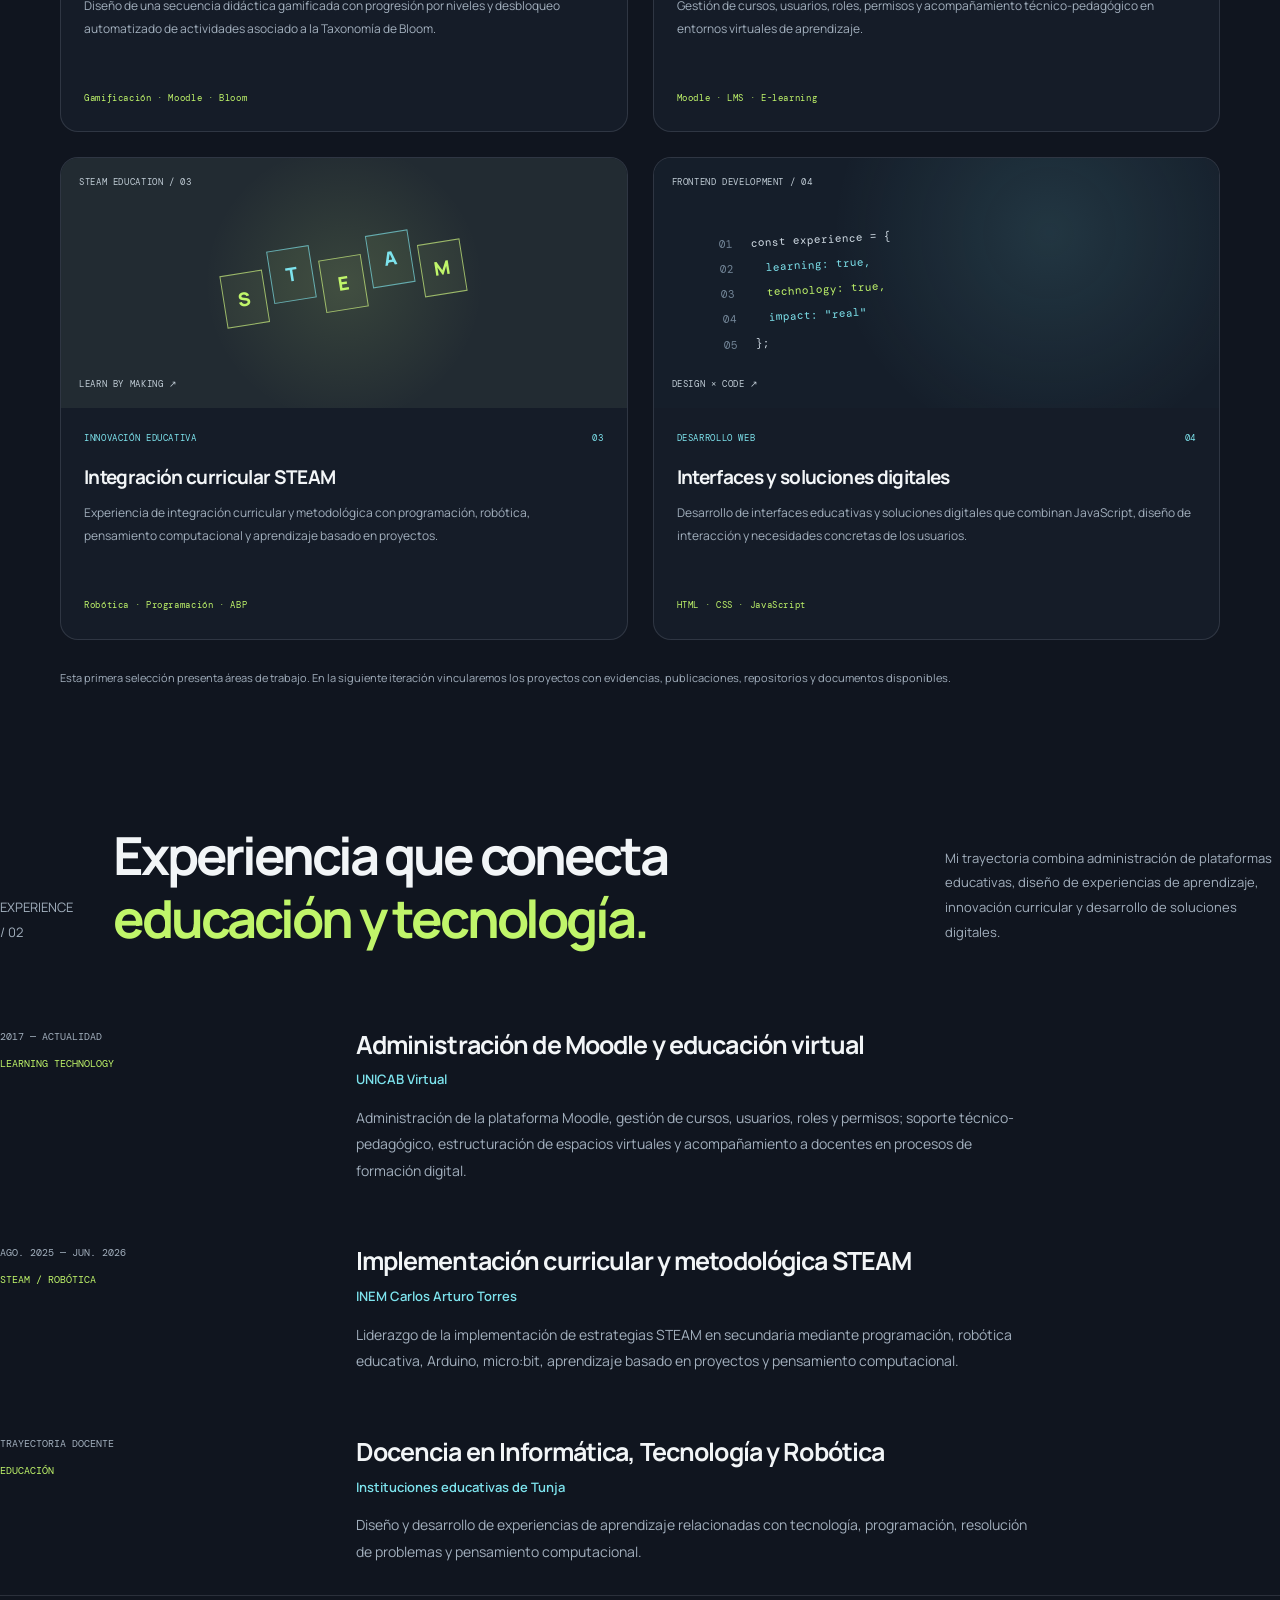
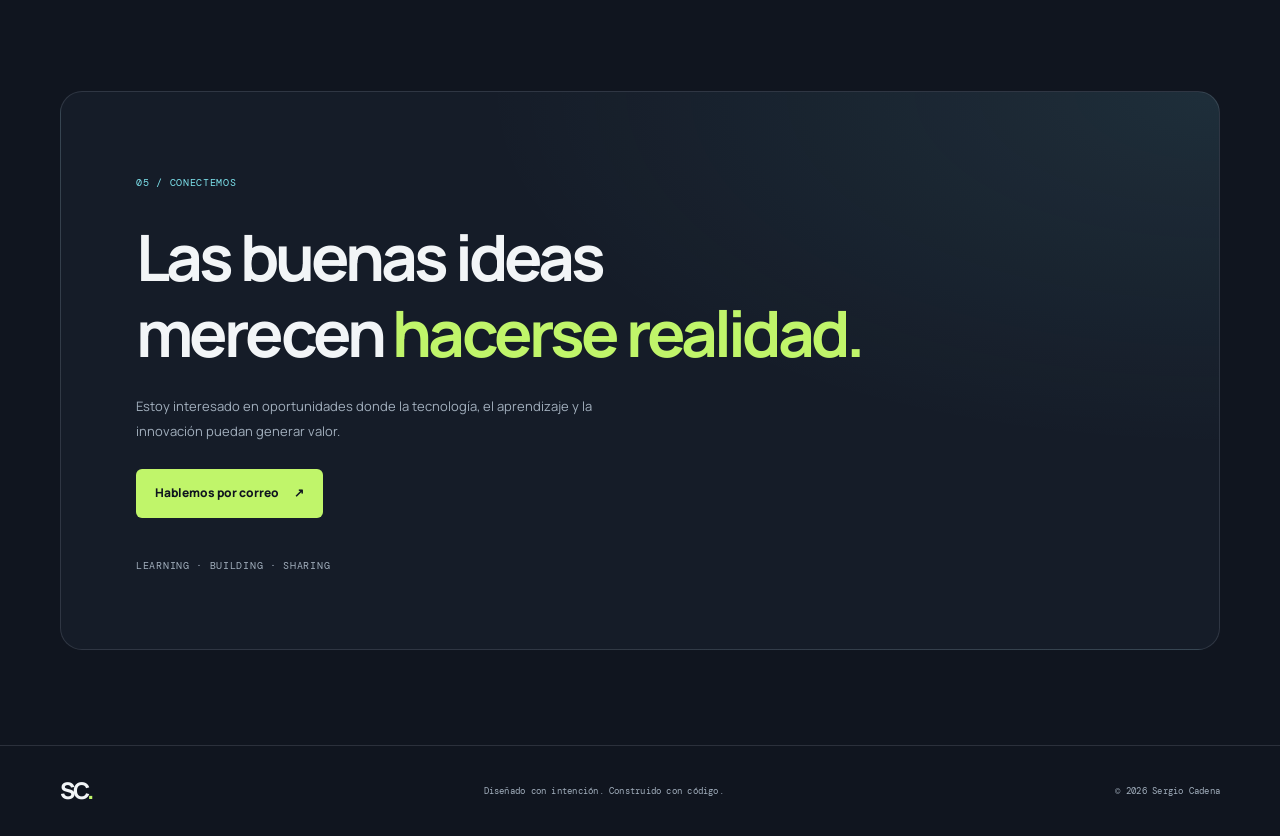
==== commit 036d031c: "Add dynamic project popups and improve mobile interaction" ====
--- a/docs/index.html
+++ b/docs/index.html
@@ -1,7 +1,7 @@
-
 <!DOCTYPE html>
 <html lang="es">
 <head>
+  <!-- Metadatos principales -->
   <meta charset="UTF-8">
   <meta name="viewport" content="width=device-width, initial-scale=1.0">
   <meta name="theme-color" content="#10151f">
@@ -10,8 +10,9 @@
     content="Portafolio profesional de Sergio Andrés Cadena Bautista: Learning Technology, Moodle, diseño instruccional, STEAM y desarrollo frontend."
   >
 
-  <title>Sergio Cadena | Learning Technology & Digital Experiences</title>
-
+  <title>Sergio Cadena | Learning Technology &amp; Digital Experiences</title>
+
+  <!-- Tipografías y recursos externos -->
   <link rel="preconnect" href="https://fonts.googleapis.com">
   <link rel="preconnect" href="https://fonts.gstatic.com" crossorigin>
   <link
@@ -19,13 +20,17 @@
     rel="stylesheet"
   >
 
+  <!-- Hojas de estilo y JavaScript del sitio -->
   <link rel="stylesheet" href="assets/css/styles.css">
-  <script src="assets/js/main.js" defer></script>
+  <link rel="stylesheet" href="assets/css/project-popups.css">
+  
 </head>
 
 <body>
+  <!-- Accesibilidad: enlace para saltar directamente al contenido -->
   <a class="skip-link" href="#contenido">Saltar al contenido</a>
 
+  <!-- Navegación principal -->
   <header class="site-header">
     <div class="container nav-shell">
       <a class="brand" href="#inicio" aria-label="Sergio Cadena, inicio">
@@ -33,6 +38,7 @@
         <span class="brand-caption">DIGITAL PORTFOLIO</span>
         <span class="brand-caption">MG. SERGIO A. CADENA</span>
       </a>
+
       <a href="https://wa.me/573012063213" target="_blank" rel="noopener noreferrer">
         <span class="brand-caption">TEL. +57 3012063213</span>
       </a>
@@ -59,6 +65,8 @@
   </header>
 
   <main id="contenido">
+
+    <!-- 01. Presentación principal / Hero -->
     <section class="hero section-shell" id="inicio">
       <div class="hero-grid container">
         <div class="hero-copy">
@@ -77,10 +85,12 @@
             Profesional en Informática y Tecnología · Magíster en Ambientes
             Educativos Mediados por TIC. Integro educación, plataformas
             digitales, diseño instruccional y desarrollo tecnológico.
-
-            | Computer Science & Technology Teacher | EdTech & Moodle Specialist |
-            | STEAM, Robotics & Programming | Instructional Designer |
-            | Web Developer | Audio Production and Tech educator with 10+ years of exp
+          </p>
+
+          <p class="hero-description">
+            Computer Science &amp; Technology Teacher · EdTech &amp; Moodle Specialist ·
+            STEAM, Robotics &amp; Programming · Instructional Designer · Web Developer ·
+            Audio Production and Tech Educator.
           </p>
 
           <div class="hero-actions">
@@ -98,7 +108,8 @@
           </div>
         </div>
 
-        <div class="hero-visual" aria-label="Representación visual de mis áreas de trabajo">
+        <!-- Elementos visuales del hero y fotografía de perfil -->
+        <div class="hero-visual">
           <div class="hero-portrait-frame">
             <img
               src="assets/img/sergio-cadena.jpg"
@@ -107,8 +118,9 @@
               width="1496"
               height="1351"
               fetchpriority="high"
-            />
-          </div>
+            >
+          </div>
+
           <div class="visual-topline">
             <span>FIELD NOTES / 001</span>
             <span>EDITION 2026</span>
@@ -154,6 +166,7 @@
       </div>
     </section>
 
+    <!-- 02. Perfil profesional -->
     <section class="profile-section section-shell" id="perfil">
       <div class="container profile-grid">
         <div class="section-label">
@@ -183,13 +196,14 @@
           <div class="profile-tags">
             <span>Learning Technology</span>
             <span>Diseño instruccional</span>
-            <span>STEAM & Robótica</span>
+            <span>STEAM &amp; Robótica</span>
             <span>Desarrollo frontend</span>
           </div>
         </div>
       </div>
     </section>
 
+    <!-- 03. Especialidades y áreas de trabajo -->
     <section class="specialties-section section-shell" id="especialidades">
       <div class="container">
         <div class="section-heading">
@@ -197,6 +211,7 @@
             <span class="eyebrow">03 / ÁREAS DE TRABAJO</span>
             <h2>Donde las ideas<br>se convierten en <span>soluciones.</span></h2>
           </div>
+
           <p>
             Experiencia pedagógica y técnica aplicada a plataformas,
             experiencias de aprendizaje y productos digitales.
@@ -246,7 +261,7 @@
               <span class="card-arrow">↗</span>
             </div>
             <div class="specialty-icon" aria-hidden="true">⌘</div>
-            <h3>STEAM & Robótica</h3>
+            <h3>STEAM &amp; Robótica</h3>
             <p>
               Integración curricular de programación, robótica educativa,
               pensamiento computacional y aprendizaje basado en proyectos.
@@ -279,6 +294,7 @@
       </div>
     </section>
 
+    <!-- 04. Selección de proyectos: tarjetas de acceso a futuros casos -->
     <section class="projects-section section-shell" id="proyectos">
       <div class="container">
         <div class="section-heading">
@@ -286,12 +302,14 @@
             <span class="eyebrow">04 / SELECCIÓN DE TRABAJO</span>
             <h2>Proyectos con <span>propósito.</span></h2>
           </div>
+
           <p>
             Experiencias y desarrollos que muestran cómo aplico la
             tecnología en contextos educativos.
           </p>
         </div>
 
+        <!-- Filtros de proyectos -->
         <div class="project-filters" aria-label="Filtrar proyectos">
           <button class="filter-button is-active" type="button" data-filter="todos" aria-pressed="true">Todos</button>
           <button class="filter-button" type="button" data-filter="learning" aria-pressed="false">Learning Tech</button>
@@ -300,8 +318,9 @@
           <button class="filter-button" type="button" data-filter="frontend" aria-pressed="false">Frontend</button>
         </div>
 
+        <!-- Tarjetas actuales de proyectos -->
         <div class="project-grid">
-          <article class="project-card" data-category="diseno">
+          <article class="project-card project-card-clickable" data-category="diseno" data-project="projects/gamificacion.html" role="button" tabindex="0" aria-haspopup="dialog" aria-label="Ver proyecto: Curso virtual gamificado">
             <div class="project-art project-art-bloom">
               <span class="project-art-label">INSTRUCTIONAL DESIGN / 01</span>
               <div class="bloom-graphic" aria-hidden="true">
@@ -313,7 +332,10 @@
               <span class="project-art-footer">LEARN BY LEVELS ↗</span>
             </div>
             <div class="project-info">
-              <div class="project-meta"><span>DISEÑO INSTRUCCIONAL</span><span>01</span></div>
+              <div class="project-meta">
+                <span>DISEÑO INSTRUCCIONAL</span>
+                <span>01</span>
+              </div>
               <h3>Curso virtual gamificado</h3>
               <p>
                 Diseño de una secuencia didáctica gamificada con progresión
@@ -324,7 +346,7 @@
             </div>
           </article>
 
-          <article class="project-card" data-category="learning">
+          <article class="project-card project-card-clickable" data-category="CATEGORIA_ACTUAL" data-project="projects/moodle.html" role="button" tabindex="0" aria-haspopup="dialog" aria-label="Ver proyecto: Administración y gestión de Moodle">
             <div class="project-art project-art-lms">
               <span class="project-art-label">LEARNING TECHNOLOGY / 02</span>
               <div class="lms-window" aria-hidden="true">
@@ -338,7 +360,10 @@
               <span class="project-art-footer">LEARNING SYSTEMS ↗</span>
             </div>
             <div class="project-info">
-              <div class="project-meta"><span>PLATAFORMAS EDUCATIVAS</span><span>02</span></div>
+              <div class="project-meta">
+                <span>PLATAFORMAS EDUCATIVAS</span>
+                <span>02</span>
+              </div>
               <h3>Administración y soporte Moodle</h3>
               <p>
                 Gestión de cursos, usuarios, roles, permisos y
@@ -349,7 +374,7 @@
             </div>
           </article>
 
-          <article class="project-card" data-category="steam">
+          <article  class="project-card project-card-clickable" data-category="CATEGORIA_ACTUAL" data-project="projects/steam.html" role="button" tabindex="0" aria-haspopup="dialog" aria-label="Ver proyecto: Implementación curricular STEAM" >
             <div class="project-art project-art-steam">
               <span class="project-art-label">STEAM EDUCATION / 03</span>
               <div class="steam-graphic" aria-hidden="true">
@@ -362,7 +387,10 @@
               <span class="project-art-footer">LEARN BY MAKING ↗</span>
             </div>
             <div class="project-info">
-              <div class="project-meta"><span>INNOVACIÓN EDUCATIVA</span><span>03</span></div>
+              <div class="project-meta">
+                <span>INNOVACIÓN EDUCATIVA</span>
+                <span>03</span>
+              </div>
               <h3>Integración curricular STEAM</h3>
               <p>
                 Experiencia de integración curricular y metodológica con
@@ -373,7 +401,7 @@
             </div>
           </article>
 
-          <article class="project-card" data-category="frontend">
+          <article  class="project-card project-card-clickable" data-category="diseno-web" data-project="projects/desarrollo-web.html" role="button" tabindex="0" aria-haspopup="dialog" aria-label="Ver proyecto: Desarrollo de soluciones digitales">
             <div class="project-art project-art-code">
               <span class="project-art-label">FRONTEND DEVELOPMENT / 04</span>
               <div class="code-graphic" aria-hidden="true">
@@ -386,7 +414,10 @@
               <span class="project-art-footer">DESIGN × CODE ↗</span>
             </div>
             <div class="project-info">
-              <div class="project-meta"><span>DESARROLLO WEB</span><span>04</span></div>
+              <div class="project-meta">
+                <span>DESARROLLO WEB</span>
+                <span>04</span>
+              </div>
               <h3>Interfaces y soluciones digitales</h3>
               <p>
                 Desarrollo de interfaces educativas y soluciones digitales
@@ -406,81 +437,75 @@
       </div>
     </section>
 
-    
-<!-- Trayectoria profesional -->
-<section class="section journey-section" id="trayectoria">
-  <div class="section-heading">
-    <p class="section-eyebrow">EXPERIENCE / 02</p>
-    <h2>Experiencia que conecta
-      <span class="headline-accent">educación y tecnología.</span>
-    </h2>
-    <p>
-      Mi trayectoria combina administración de plataformas educativas,
-      diseño de experiencias de aprendizaje, innovación curricular y
-      desarrollo de soluciones digitales.
-    </p>
-  </div>
-
-  <div class="journey-list">
-
-    <article class="journey-item">
-      <div class="journey-meta">
-        <span>2017 — ACTUALIDAD</span>
-        <span>LEARNING TECHNOLOGY</span>
-      </div>
-      <div class="journey-content">
-        <h3>Administración de Moodle y educación virtual</h3>
-        <p class="journey-organization">UNICAB Virtual</p>
+    <!-- 05. Trayectoria profesional -->
+    <section class="section journey-section" id="trayectoria">
+      <div class="section-heading">
+        <p class="section-eyebrow">EXPERIENCE / 02</p>
+        <h2>
+          Experiencia que conecta
+          <span class="headline-accent">educación y tecnología.</span>
+        </h2>
         <p>
-          Administración de la plataforma Moodle, gestión de cursos,
-          usuarios, roles y permisos; soporte técnico-pedagógico,
-          estructuración de espacios virtuales y acompañamiento
-          a docentes en procesos de formación digital.
+          Mi trayectoria combina administración de plataformas educativas,
+          diseño de experiencias de aprendizaje, innovación curricular y
+          desarrollo de soluciones digitales.
         </p>
       </div>
-    </article>
-
-    <article class="journey-item">
-      <div class="journey-meta">
-        <span>AGO. 2025 — JUN. 2026</span>
-        <span>STEAM / ROBÓTICA</span>
-      </div>
-      <div class="journey-content">
-        <h3>Implementación curricular y metodológica STEAM</h3>
-        <p class="journey-organization">
-          INEM Carlos Arturo Torres
-        </p>
-        <p>
-          Liderazgo de la implementación de estrategias STEAM en
-          secundaria mediante programación, robótica educativa,
-          Arduino, micro:bit, aprendizaje basado en proyectos y
-          pensamiento computacional.
-        </p>
-      </div>
-    </article>
-
-    <article class="journey-item">
-      <div class="journey-meta">
-        <span>TRAYECTORIA DOCENTE</span>
-        <span>EDUCACIÓN</span>
-      </div>
-      <div class="journey-content">
-        <h3>Docencia en Informática, Tecnología y Robótica</h3>
-        <p class="journey-organization">
-          Instituciones educativas de Tunja
-        </p>
-        <p>
-          Diseño y desarrollo de experiencias de aprendizaje
-          relacionadas con tecnología, programación, resolución
-          de problemas y pensamiento computacional.
-        </p>
-      </div>
-    </article>
-
-  </div>
-</section>
-
-
+
+      <div class="journey-list">
+        <article class="journey-item">
+          <div class="journey-meta">
+            <span>2017 — ACTUALIDAD</span>
+            <span>LEARNING TECHNOLOGY</span>
+          </div>
+          <div class="journey-content">
+            <h3>Administración de Moodle y educación virtual</h3>
+            <p class="journey-organization">UNICAB Virtual</p>
+            <p>
+              Administración de la plataforma Moodle, gestión de cursos,
+              usuarios, roles y permisos; soporte técnico-pedagógico,
+              estructuración de espacios virtuales y acompañamiento
+              a docentes en procesos de formación digital.
+            </p>
+          </div>
+        </article>
+
+        <article class="journey-item">
+          <div class="journey-meta">
+            <span>AGO. 2025 — JUN. 2026</span>
+            <span>STEAM / ROBÓTICA</span>
+          </div>
+          <div class="journey-content">
+            <h3>Implementación curricular y metodológica STEAM</h3>
+            <p class="journey-organization">INEM Carlos Arturo Torres</p>
+            <p>
+              Liderazgo de la implementación de estrategias STEAM en
+              secundaria mediante programación, robótica educativa,
+              Arduino, micro:bit, aprendizaje basado en proyectos y
+              pensamiento computacional.
+            </p>
+          </div>
+        </article>
+
+        <article class="journey-item">
+          <div class="journey-meta">
+            <span>TRAYECTORIA DOCENTE</span>
+            <span>EDUCACIÓN</span>
+          </div>
+          <div class="journey-content">
+            <h3>Docencia en Informática, Tecnología y Robótica</h3>
+            <p class="journey-organization">Instituciones educativas de Tunja</p>
+            <p>
+              Diseño y desarrollo de experiencias de aprendizaje
+              relacionadas con tecnología, programación, resolución
+              de problemas y pensamiento computacional.
+            </p>
+          </div>
+        </article>
+      </div>
+    </section>
+
+    <!-- 06. Contacto -->
     <section class="contact-section section-shell" id="contacto">
       <div class="container contact-panel">
         <span class="eyebrow">05 / CONECTEMOS</span>
@@ -489,14 +514,34 @@
           Estoy interesado en oportunidades donde la tecnología,
           el aprendizaje y la innovación puedan generar valor.
         </p>
+        <!-- TODO: reemplazar el correo de ejemplo por la dirección real -->
         <a class="button button-primary" href="mailto:TU_CORREO@EJEMPLO.COM">
           Hablemos por correo <span aria-hidden="true">↗</span>
         </a>
         <span class="contact-note">LEARNING · BUILDING · SHARING</span>
       </div>
     </section>
+
   </main>
 
+  <!-- Contenedor global para los pop-ups de proyectos -->
+  <dialog class="project-dialog" id="project-dialog" aria-label="Detalle del proyecto">
+    <div class="project-dialog-shell">
+      <button
+        class="project-dialog-close"
+        type="button"
+        aria-label="Cerrar ventana"
+      >
+        &times;
+      </button>
+
+      <div class="project-dialog-content" id="project-dialog-content">
+        <!-- Aquí se carga el HTML externo de cada proyecto -->
+      </div>
+    </div>
+  </dialog>
+
+  <!-- Pie de página -->
   <footer class="site-footer">
     <div class="container footer-inner">
       <a class="brand footer-brand" href="#inicio">
@@ -506,5 +551,7 @@
       <span>© <span id="current-year">2026</span> Sergio Cadena</span>
     </div>
   </footer>
+  <script src="assets/js/main.js" defer></script>
+  <script src="assets/js/project-popups.js" defer></script>
 </body>
 </html>
--- a/docs/assets/css/project-popups.css
+++ b/docs/assets/css/project-popups.css
@@ -0,0 +1,160 @@
+
+/* =========================================
+   PROJECT POP-UPS
+   Ventana modal y animaciones
+========================================= */
+
+.project-dialog {
+  width: min(900px, calc(100% - 32px));
+  max-width: 900px;
+  max-height: 88vh;
+  padding: 0;
+  overflow: visible;
+  color: #f4f6fa;
+  background: #10151f;
+  border: 1px solid rgba(183, 255, 0, 0.3);
+  border-radius: 18px;
+}
+
+.project-dialog[open] {
+  animation: project-dialog-enter 0.35s ease both;
+}
+
+.project-dialog::backdrop {
+  background: rgba(3, 6, 12, 0.82);
+  backdrop-filter: blur(7px);
+  animation: project-backdrop-enter 0.3s ease both;
+}
+
+.project-dialog-shell {
+  position: relative;
+  max-height: 88vh;
+  overflow-y: auto;
+  padding: clamp(28px, 5vw, 55px);
+}
+
+.project-dialog-close {
+  position: sticky;
+  top: 0;
+  float: right;
+  z-index: 2;
+  width: 40px;
+  height: 40px;
+  margin: -12px -12px 10px 15px;
+  color: #f4f6fa;
+  background: #202938;
+  border: 1px solid rgba(255, 255, 255, 0.15);
+  border-radius: 50%;
+  font-size: 27px;
+  line-height: 1;
+  cursor: pointer;
+  transition: background 0.2s ease, color 0.2s ease;
+}
+
+.project-dialog-close:hover {
+  color: #10151f;
+  background: #b7ff00;
+}
+
+.project-dialog-content {
+  clear: both;
+}
+
+.project-detail {
+  padding-top: 12px;
+}
+
+.project-detail-eyebrow {
+  color: #b7ff00;
+  font-family: "DM Mono", monospace;
+  font-size: 11px;
+  letter-spacing: 0.1em;
+}
+
+.project-detail h2 {
+  margin: 18px 0;
+  font-size: clamp(28px, 5vw, 46px);
+  line-height: 1.15;
+}
+
+.project-detail p {
+  max-width: 680px;
+  color: #aab4c3;
+  font-size: 15px;
+  line-height: 1.8;
+}
+
+@keyframes project-dialog-enter {
+  from {
+    opacity: 0;
+    transform: translateY(22px) scale(0.97);
+  }
+
+  to {
+    opacity: 1;
+    transform: translateY(0) scale(1);
+  }
+}
+
+@keyframes project-backdrop-enter {
+  from {
+    opacity: 0;
+  }
+
+  to {
+    opacity: 1;
+  }
+}
+
+@media (prefers-reduced-motion: reduce) {
+  .project-dialog[open],
+  .project-dialog::backdrop {
+    animation: none;
+  }
+}
+/* Tarjetas que funcionan como botones */
+.project-card-clickable {
+  cursor: pointer;
+}
+
+.project-card-clickable:focus-visible {
+  outline: 2px solid #b7ff00;
+  outline-offset: 5px;
+}
+
+/* Interacción táctil y accesibilidad móvil */
+.project-card-clickable {
+  cursor: pointer;
+  touch-action: manipulation;
+  -webkit-tap-highlight-color: transparent;
+  user-select: none;
+  -webkit-user-select: none;
+}
+
+.project-card-clickable:focus-visible {
+  outline: 2px solid #b7ff00;
+  outline-offset: 5px;
+}
+
+@media (max-width: 768px) {
+  .project-dialog {
+    width: calc(100% - 24px);
+    max-width: none;
+    max-height: 90dvh;
+    margin: auto;
+  }
+
+  .project-dialog-shell {
+    max-height: 90dvh;
+    padding: 28px 22px;
+    overflow-y: auto;
+    -webkit-overflow-scrolling: touch;
+  }
+
+  .project-dialog-close {
+    position: sticky;
+    top: 0;
+    width: 42px;
+    height: 42px;
+  }
+}
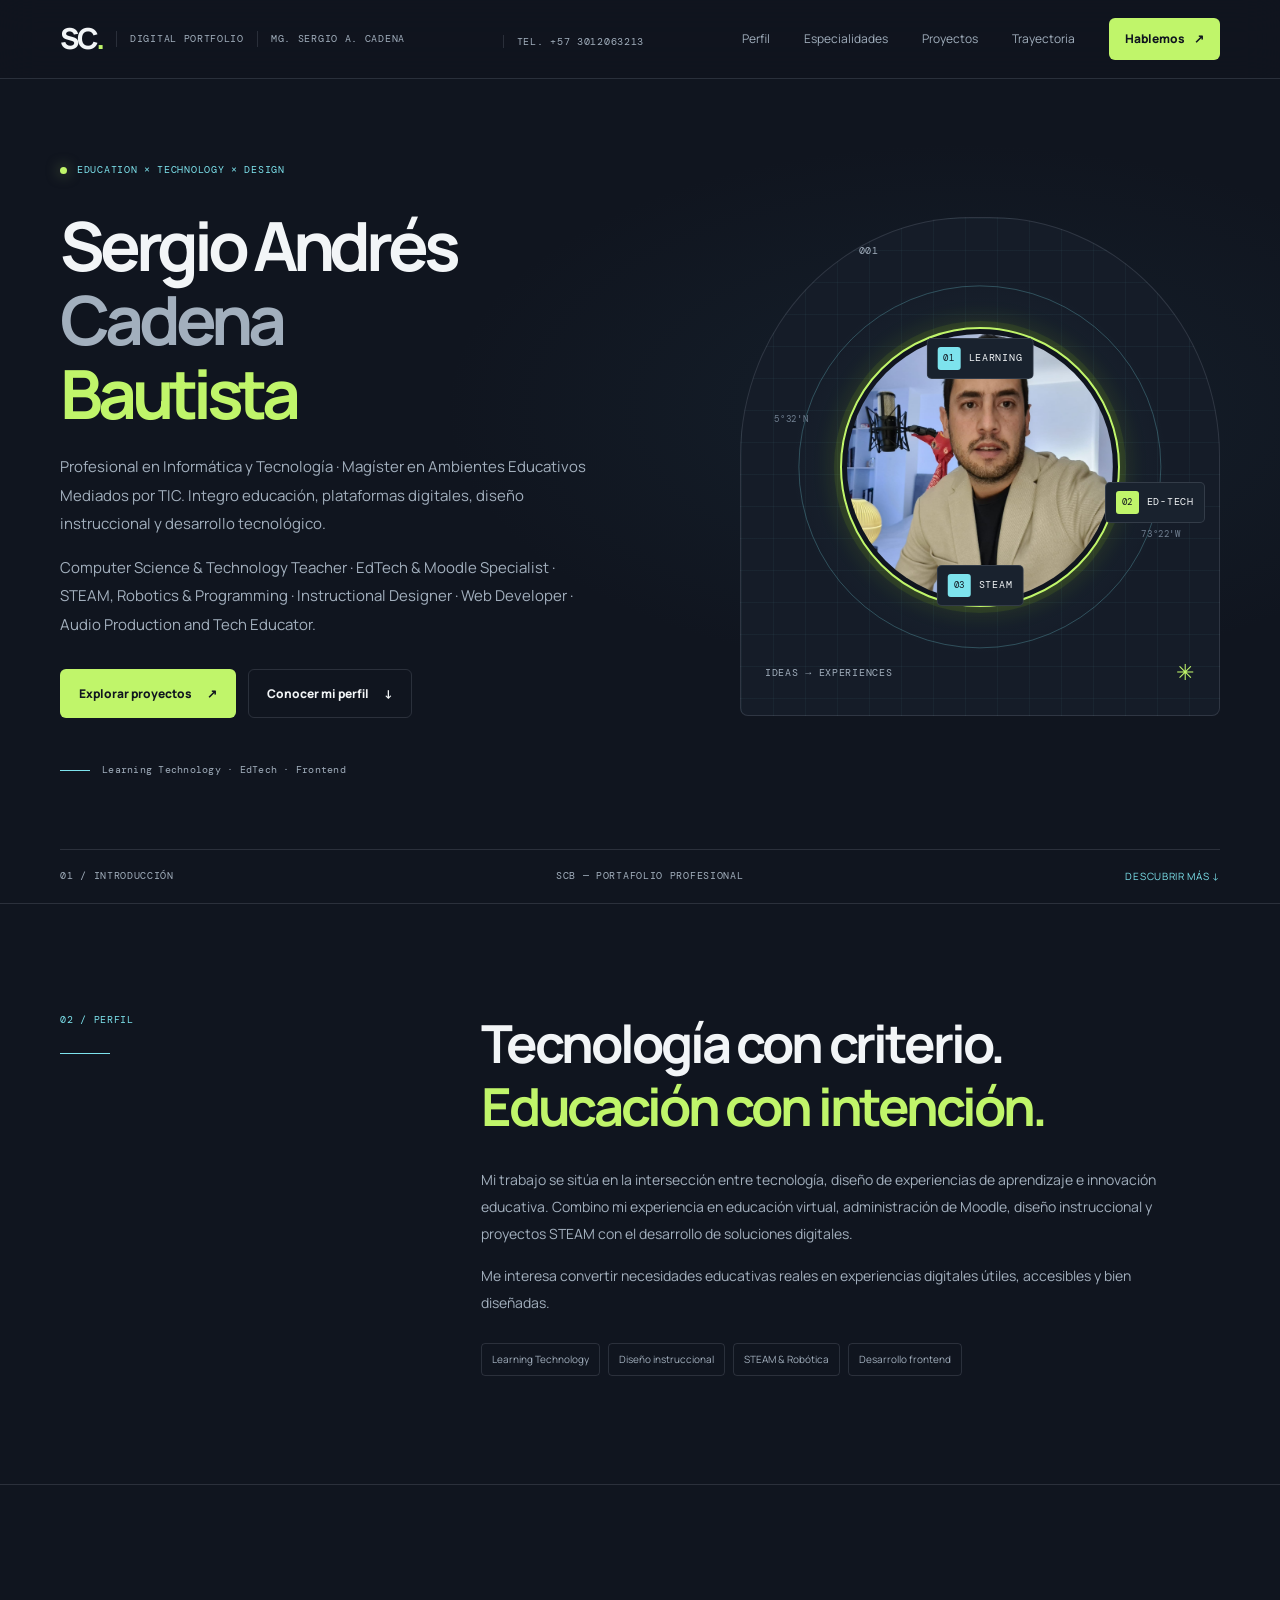
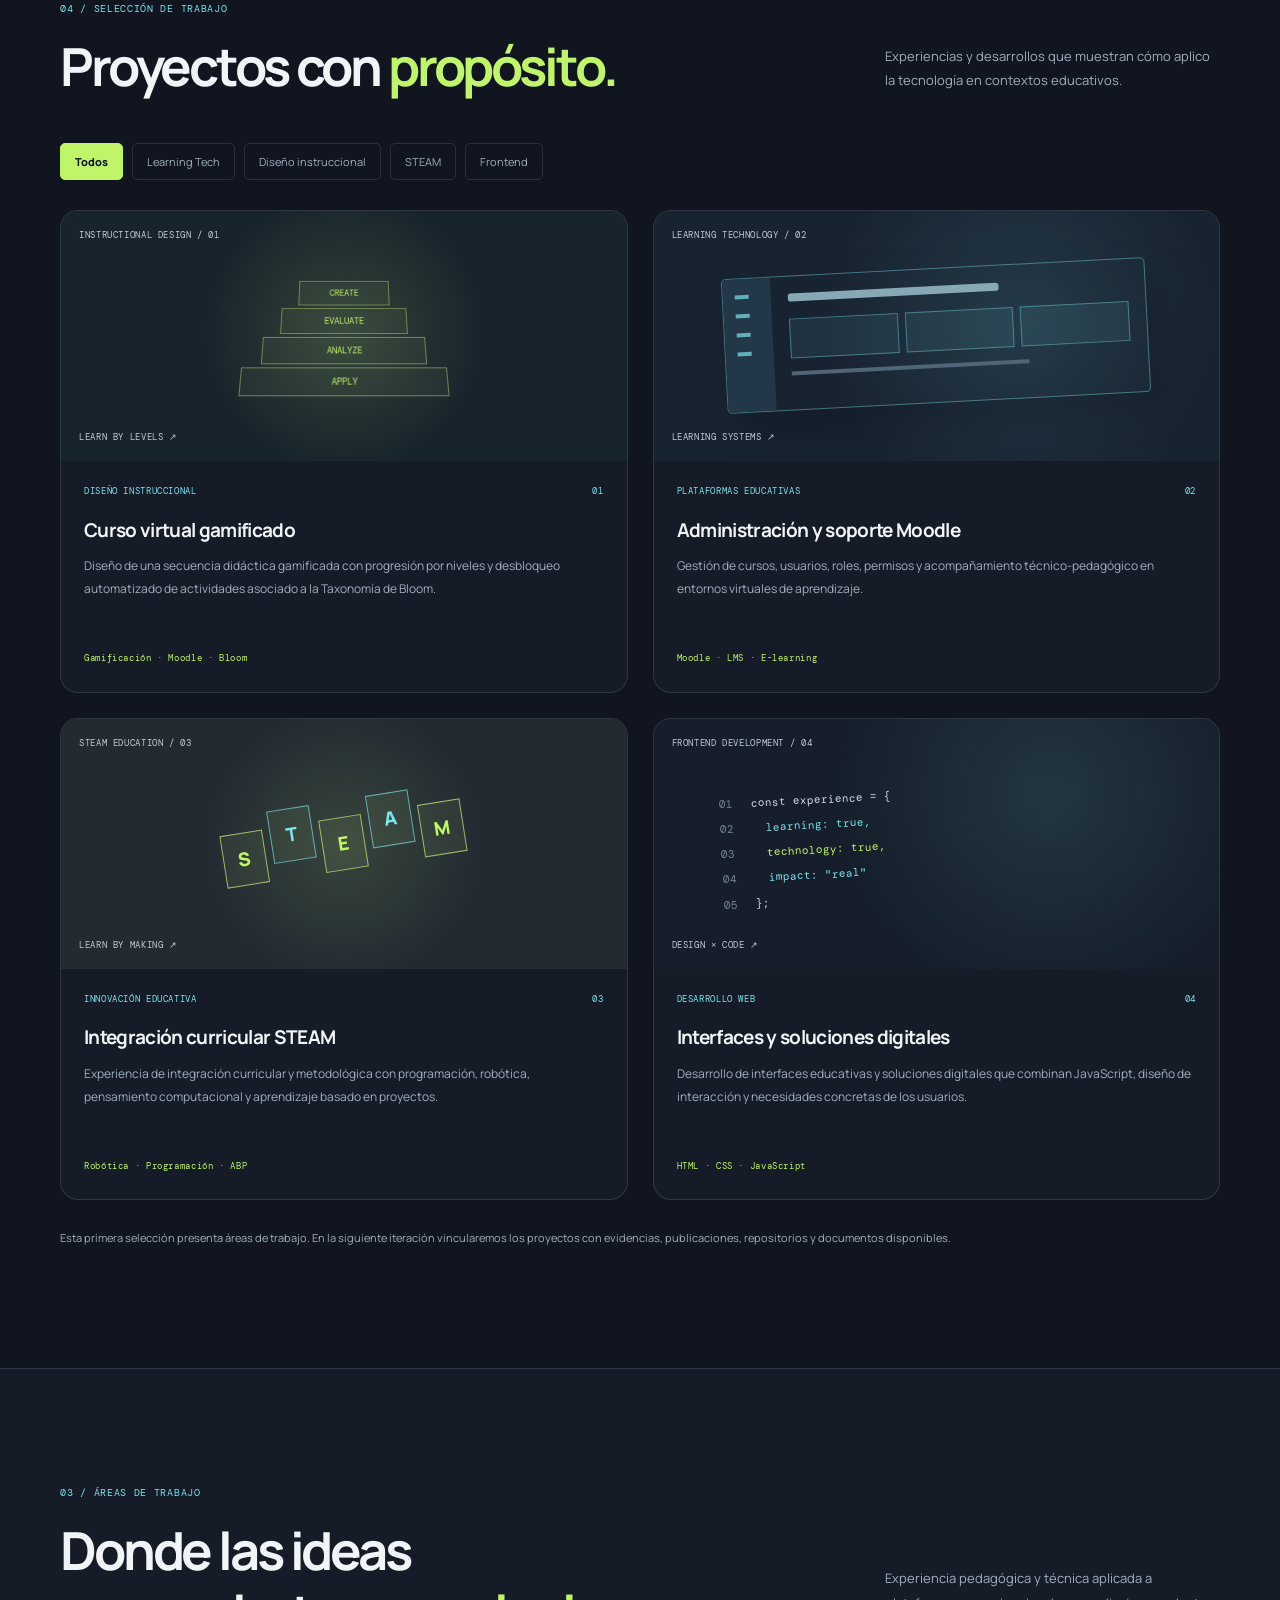
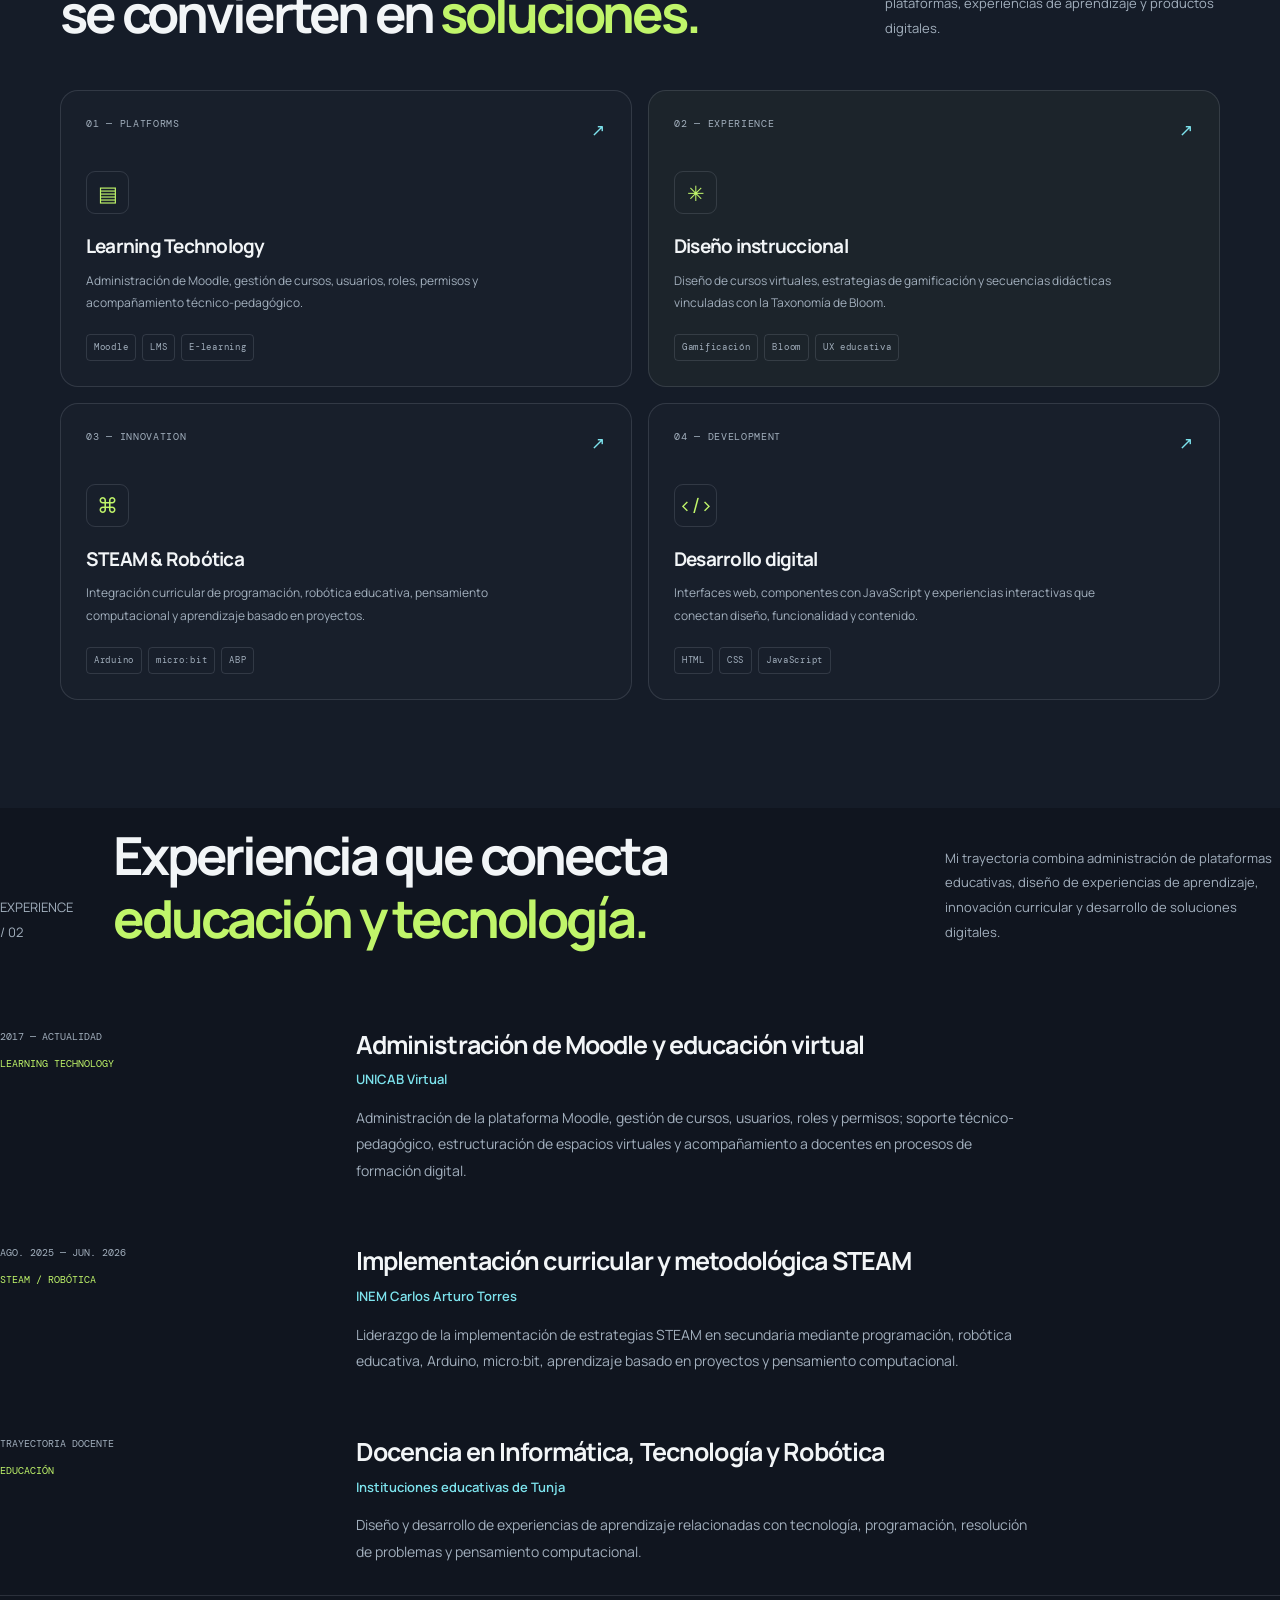
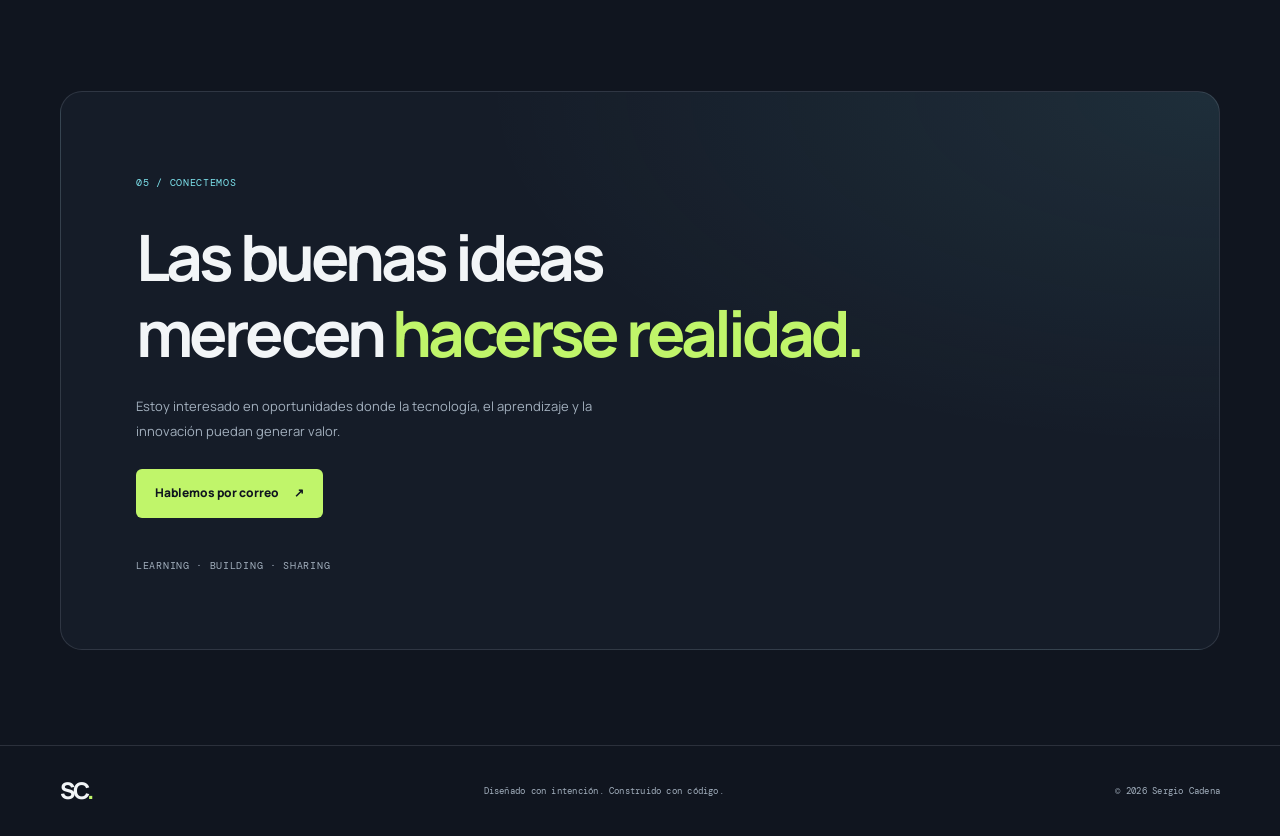
==== commit 46cc323e: "feat: destacar desarrollo propio del agendador de citas" ====
--- a/docs/index.html
+++ b/docs/index.html
@@ -23,6 +23,7 @@
   <!-- Hojas de estilo y JavaScript del sitio -->
   <link rel="stylesheet" href="assets/css/styles.css">
   <link rel="stylesheet" href="assets/css/project-popups.css">
+  <link rel="stylesheet" href="assets/css/projects/gamificacion.css">
   
 </head>
 
@@ -203,98 +204,9 @@
       </div>
     </section>
 
-    <!-- 03. Especialidades y áreas de trabajo -->
-    <section class="specialties-section section-shell" id="especialidades">
-      <div class="container">
-        <div class="section-heading">
-          <div>
-            <span class="eyebrow">03 / ÁREAS DE TRABAJO</span>
-            <h2>Donde las ideas<br>se convierten en <span>soluciones.</span></h2>
-          </div>
-
-          <p>
-            Experiencia pedagógica y técnica aplicada a plataformas,
-            experiencias de aprendizaje y productos digitales.
-          </p>
-        </div>
-
-        <div class="specialty-grid">
-          <article class="specialty-card">
-            <div class="card-topline">
-              <span>01 — PLATFORMS</span>
-              <span class="card-arrow">↗</span>
-            </div>
-            <div class="specialty-icon" aria-hidden="true">▤</div>
-            <h3>Learning Technology</h3>
-            <p>
-              Administración de Moodle, gestión de cursos, usuarios,
-              roles, permisos y acompañamiento técnico-pedagógico.
-            </p>
-            <div class="card-tags">
-              <span>Moodle</span>
-              <span>LMS</span>
-              <span>E-learning</span>
-            </div>
-          </article>
-
-          <article class="specialty-card specialty-card-featured">
-            <div class="card-topline">
-              <span>02 — EXPERIENCE</span>
-              <span class="card-arrow">↗</span>
-            </div>
-            <div class="specialty-icon" aria-hidden="true">✳</div>
-            <h3>Diseño instruccional</h3>
-            <p>
-              Diseño de cursos virtuales, estrategias de gamificación
-              y secuencias didácticas vinculadas con la Taxonomía de Bloom.
-            </p>
-            <div class="card-tags">
-              <span>Gamificación</span>
-              <span>Bloom</span>
-              <span>UX educativa</span>
-            </div>
-          </article>
-
-          <article class="specialty-card">
-            <div class="card-topline">
-              <span>03 — INNOVATION</span>
-              <span class="card-arrow">↗</span>
-            </div>
-            <div class="specialty-icon" aria-hidden="true">⌘</div>
-            <h3>STEAM &amp; Robótica</h3>
-            <p>
-              Integración curricular de programación, robótica educativa,
-              pensamiento computacional y aprendizaje basado en proyectos.
-            </p>
-            <div class="card-tags">
-              <span>Arduino</span>
-              <span>micro:bit</span>
-              <span>ABP</span>
-            </div>
-          </article>
-
-          <article class="specialty-card">
-            <div class="card-topline">
-              <span>04 — DEVELOPMENT</span>
-              <span class="card-arrow">↗</span>
-            </div>
-            <div class="specialty-icon" aria-hidden="true">&lt;/&gt;</div>
-            <h3>Desarrollo digital</h3>
-            <p>
-              Interfaces web, componentes con JavaScript y experiencias
-              interactivas que conectan diseño, funcionalidad y contenido.
-            </p>
-            <div class="card-tags">
-              <span>HTML</span>
-              <span>CSS</span>
-              <span>JavaScript</span>
-            </div>
-          </article>
-        </div>
-      </div>
-    </section>
-
-    <!-- 04. Selección de proyectos: tarjetas de acceso a futuros casos -->
+    
+
+    <!-- 03. Selección de proyectos: tarjetas de acceso a futuros casos -->
     <section class="projects-section section-shell" id="proyectos">
       <div class="container">
         <div class="section-heading">
@@ -434,6 +346,97 @@
           iteración vincularemos los proyectos con evidencias, publicaciones,
           repositorios y documentos disponibles.
         </p>
+      </div>
+    </section>
+
+    <!-- 04. Especialidades y áreas de trabajo -->
+    <section class="specialties-section section-shell" id="especialidades">
+      <div class="container">
+        <div class="section-heading">
+          <div>
+            <span class="eyebrow">03 / ÁREAS DE TRABAJO</span>
+            <h2>Donde las ideas<br>se convierten en <span>soluciones.</span></h2>
+          </div>
+
+          <p>
+            Experiencia pedagógica y técnica aplicada a plataformas,
+            experiencias de aprendizaje y productos digitales.
+          </p>
+        </div>
+
+        <div class="specialty-grid">
+          <article class="specialty-card">
+            <div class="card-topline">
+              <span>01 — PLATFORMS</span>
+              <span class="card-arrow">↗</span>
+            </div>
+            <div class="specialty-icon" aria-hidden="true">▤</div>
+            <h3>Learning Technology</h3>
+            <p>
+              Administración de Moodle, gestión de cursos, usuarios,
+              roles, permisos y acompañamiento técnico-pedagógico.
+            </p>
+            <div class="card-tags">
+              <span>Moodle</span>
+              <span>LMS</span>
+              <span>E-learning</span>
+            </div>
+          </article>
+
+          <article class="specialty-card specialty-card-featured">
+            <div class="card-topline">
+              <span>02 — EXPERIENCE</span>
+              <span class="card-arrow">↗</span>
+            </div>
+            <div class="specialty-icon" aria-hidden="true">✳</div>
+            <h3>Diseño instruccional</h3>
+            <p>
+              Diseño de cursos virtuales, estrategias de gamificación
+              y secuencias didácticas vinculadas con la Taxonomía de Bloom.
+            </p>
+            <div class="card-tags">
+              <span>Gamificación</span>
+              <span>Bloom</span>
+              <span>UX educativa</span>
+            </div>
+          </article>
+
+          <article class="specialty-card">
+            <div class="card-topline">
+              <span>03 — INNOVATION</span>
+              <span class="card-arrow">↗</span>
+            </div>
+            <div class="specialty-icon" aria-hidden="true">⌘</div>
+            <h3>STEAM &amp; Robótica</h3>
+            <p>
+              Integración curricular de programación, robótica educativa,
+              pensamiento computacional y aprendizaje basado en proyectos.
+            </p>
+            <div class="card-tags">
+              <span>Arduino</span>
+              <span>micro:bit</span>
+              <span>ABP</span>
+            </div>
+          </article>
+
+          <article class="specialty-card">
+            <div class="card-topline">
+              <span>04 — DEVELOPMENT</span>
+              <span class="card-arrow">↗</span>
+            </div>
+            <div class="specialty-icon" aria-hidden="true">&lt;/&gt;</div>
+            <h3>Desarrollo digital</h3>
+            <p>
+              Interfaces web, componentes con JavaScript y experiencias
+              interactivas que conectan diseño, funcionalidad y contenido.
+            </p>
+            <div class="card-tags">
+              <span>HTML</span>
+              <span>CSS</span>
+              <span>JavaScript</span>
+            </div>
+          </article>
+        </div>
       </div>
     </section>
 
--- a/docs/assets/css/project-popups.css
+++ b/docs/assets/css/project-popups.css
@@ -158,3 +158,11 @@
     height: 42px;
   }
 }
+.gam-publication .gam-authors {
+  margin-top: 15px;
+  padding-top: 13px;
+  border-top: 1px solid var(--gam-line);
+  color: var(--gam-cyan);
+  font-size: 11px;
+  line-height: 1.8;
+}
--- a/docs/assets/css/projects/gamificacion.css
+++ b/docs/assets/css/projects/gamificacion.css
@@ -0,0 +1,1469 @@
+
+/* =========================================
+   PROJECT 001 — CURSO VIRTUAL GAMIFICADO
+   Estilos exclusivos del caso de estudio
+========================================= */
+
+.project-gamificacion {
+  --gam-cyan: #7de3ed;
+  --gam-lime: #c0f56a;
+  --gam-bg: #10151f;
+  --gam-surface: #1b2431;
+  --gam-surface-light: #222e3c;
+  --gam-text: #f2f5f7;
+  --gam-muted: #a2afbd;
+  --gam-line: rgba(221, 233, 245, 0.13);
+
+  color: var(--gam-text);
+  padding-top: 4px;
+}
+
+.project-gamificacion * {
+  box-sizing: border-box;
+}
+
+/* HERO */
+
+
+/* DESCARGA DEL ARTÍCULO ACADÉMICO */
+
+.gam-download-button {
+  display: inline-flex;
+  align-items: center;
+  gap: 14px;
+  max-width: 100%;
+  margin-top: 25px;
+  padding: 13px 17px;
+  color: var(--gam-text);
+  background: rgba(192, 245, 106, 0.08);
+  border: 1px solid rgba(192, 245, 106, 0.4);
+  border-radius: 11px;
+  text-decoration: none;
+  transition:
+    background 0.25s ease,
+    border-color 0.25s ease,
+    transform 0.25s ease;
+}
+
+.gam-download-button:hover {
+  color: var(--gam-text);
+  background: rgba(192, 245, 106, 0.15);
+  border-color: var(--gam-lime);
+  transform: translateY(-2px);
+}
+
+.gam-download-button:focus-visible {
+  outline: 2px solid var(--gam-cyan);
+  outline-offset: 4px;
+}
+
+.gam-download-icon {
+  display: flex;
+  flex: 0 0 38px;
+  align-items: center;
+  justify-content: center;
+  width: 38px;
+  height: 38px;
+  color: var(--gam-lime);
+  background: rgba(192, 245, 106, 0.1);
+  border-radius: 9px;
+  font-size: 23px;
+}
+
+.gam-download-text {
+  display: flex;
+  flex-direction: column;
+  gap: 5px;
+}
+
+.gam-download-text strong {
+  color: var(--gam-text);
+  font-size: 12px;
+}
+
+.gam-download-text small {
+  color: var(--gam-muted);
+  font-family: var(--font-mono, monospace);
+  font-size: 9px;
+  letter-spacing: 0.07em;
+}
+
+.gam-download-arrow {
+  margin-left: 8px;
+  color: var(--gam-lime);
+  font-size: 16px;
+  transition: transform 0.2s ease;
+}
+
+.gam-download-button:hover .gam-download-arrow {
+  transform: translate(2px, -2px);
+}
+
+@media (max-width: 480px) {
+  .gam-download-button {
+    width: 100%;
+  }
+}
+
+
+.gam-hero {
+  position: relative;
+  padding: 10px 0 34px;
+  border-bottom: 1px solid var(--gam-line);
+}
+
+.gam-hero-top {
+  display: flex;
+  align-items: center;
+  justify-content: space-between;
+  gap: 16px;
+  flex-wrap: wrap;
+}
+
+.gam-status {
+  padding: 7px 11px;
+  color: var(--gam-cyan);
+  border: 1px solid rgba(125, 227, 237, 0.3);
+  border-radius: 30px;
+  font-family: var(--font-mono, monospace);
+  font-size: 9px;
+  letter-spacing: 0.09em;
+}
+
+.gam-kicker {
+  margin: 48px 0 12px !important;
+  color: var(--gam-cyan) !important;
+  font-family: var(--font-mono, monospace);
+  font-size: 10px !important;
+  letter-spacing: 0.14em;
+}
+
+.project-gamificacion .gam-hero h2 {
+  max-width: 700px;
+  margin: 0 0 20px;
+  color: var(--gam-text);
+  font-size: clamp(36px, 7vw, 66px);
+  line-height: 1.06;
+  letter-spacing: -0.055em;
+}
+
+.gam-hero h2 span {
+  color: var(--gam-lime);
+}
+
+.project-gamificacion .gam-intro {
+  max-width: 650px;
+  margin: 0;
+  color: var(--gam-muted);
+  font-size: clamp(15px, 2vw, 18px);
+  line-height: 1.8;
+}
+
+.gam-tags {
+  display: flex;
+  flex-wrap: wrap;
+  gap: 8px;
+  margin-top: 26px;
+}
+
+.gam-tags span {
+  padding: 8px 12px;
+  color: #cbd5df;
+  background: rgba(255, 255, 255, 0.045);
+  border: 1px solid var(--gam-line);
+  border-radius: 30px;
+  font-size: 11px;
+}
+
+.gam-hero-bottom {
+  display: grid;
+  grid-template-columns: repeat(3, minmax(0, 1fr));
+  gap: 20px;
+  margin-top: 45px;
+  padding-top: 24px;
+  border-top: 1px solid var(--gam-line);
+}
+
+.gam-hero-bottom > div {
+  display: flex;
+  flex-direction: column;
+  gap: 8px;
+}
+
+.gam-overline {
+  display: block;
+  color: var(--gam-cyan);
+  font-family: var(--font-mono, monospace);
+  font-size: 9px;
+  letter-spacing: 0.1em;
+}
+
+.gam-hero-bottom strong {
+  color: var(--gam-text);
+  font-size: 12px;
+  font-weight: 600;
+}
+
+/* SECCIONES */
+
+.gam-section {
+  padding: 54px 0;
+  border-bottom: 1px solid var(--gam-line);
+}
+
+.gam-section-heading {
+  margin-bottom: 30px;
+}
+
+.gam-index {
+  display: block;
+  margin-bottom: 12px;
+  color: var(--gam-lime);
+  font-family: var(--font-mono, monospace);
+  font-size: 10px;
+  letter-spacing: 0.12em;
+}
+
+.project-gamificacion .gam-section h3 {
+  margin: 0;
+  color: var(--gam-text);
+  font-size: clamp(25px, 4vw, 36px);
+  line-height: 1.2;
+  letter-spacing: -0.035em;
+}
+
+.gam-two-columns {
+  display: grid;
+  grid-template-columns: 1fr 1fr;
+  gap: 38px;
+  align-items: start;
+}
+
+.project-gamificacion .gam-lead {
+  margin: 0;
+  color: var(--gam-text);
+  font-size: clamp(19px, 2.5vw, 25px);
+  line-height: 1.5;
+  font-weight: 500;
+}
+
+.project-gamificacion .gam-two-columns p:not(.gam-lead) {
+  margin: 0 0 14px;
+  color: var(--gam-muted);
+  font-size: 14px;
+  line-height: 1.85;
+}
+
+.gam-section-intro {
+  max-width: 650px;
+  margin: -12px 0 26px;
+  color: var(--gam-muted);
+  font-size: 14px;
+  line-height: 1.8;
+}
+
+/* ESTRATEGIA */
+
+.gam-strategy-grid {
+  display: grid;
+  grid-template-columns: repeat(3, minmax(0, 1fr));
+  gap: 14px;
+}
+
+.gam-strategy-card {
+  position: relative;
+  min-height: 235px;
+  padding: 23px 20px;
+  background: linear-gradient(
+    145deg,
+    var(--gam-surface-light),
+    var(--gam-surface)
+  );
+  border: 1px solid var(--gam-line);
+  border-radius: 13px;
+  transition:
+    transform 0.25s ease,
+    border-color 0.25s ease;
+}
+
+.gam-strategy-card:hover {
+  transform: translateY(-5px);
+  border-color: rgba(125, 227, 237, 0.45);
+}
+
+.gam-card-number {
+  color: var(--gam-muted);
+  font-family: var(--font-mono, monospace);
+  font-size: 10px;
+}
+
+.gam-card-icon {
+  display: flex;
+  align-items: center;
+  justify-content: center;
+  width: 42px;
+  height: 42px;
+  margin: 25px 0 18px;
+  color: var(--gam-lime);
+  background: rgba(192, 245, 106, 0.08);
+  border: 1px solid rgba(192, 245, 106, 0.2);
+  border-radius: 10px;
+  font-size: 22px;
+}
+
+.gam-strategy-card h4 {
+  margin: 0 0 10px;
+  color: var(--gam-text);
+  font-size: 15px;
+}
+
+.project-gamificacion .gam-strategy-card p {
+  margin: 0;
+  color: var(--gam-muted);
+  font-size: 12px;
+  line-height: 1.8;
+}
+
+/* TAXONOMÍA DE BLOOM */
+
+.gam-bloom-section {
+  background: linear-gradient(
+    180deg,
+    rgba(125, 227, 237, 0.025),
+    transparent
+  );
+}
+
+.gam-bloom-intro {
+  margin-bottom: 30px;
+}
+
+.gam-bloom-list {
+  display: grid;
+  gap: 9px;
+}
+
+.gam-bloom-item {
+  display: grid;
+  grid-template-columns: 48px 1fr 35px;
+  align-items: center;
+  gap: 15px;
+  padding: 15px 18px;
+  background: rgba(255, 255, 255, 0.035);
+  border: 1px solid var(--gam-line);
+  border-radius: 10px;
+  transition:
+    background 0.2s ease,
+    border-color 0.2s ease,
+    transform 0.2s ease;
+}
+
+.gam-bloom-item:hover {
+  transform: translateX(4px);
+  background: rgba(125, 227, 237, 0.055);
+  border-color: rgba(125, 227, 237, 0.3);
+}
+
+.gam-bloom-level {
+  display: flex;
+  align-items: center;
+  justify-content: center;
+  width: 37px;
+  height: 37px;
+  color: var(--gam-lime);
+  background: rgba(192, 245, 106, 0.08);
+  border-radius: 8px;
+  font-family: var(--font-mono, monospace);
+  font-size: 12px;
+}
+
+.gam-bloom-content {
+  display: flex;
+  flex-direction: column;
+  gap: 4px;
+}
+
+.gam-bloom-content strong {
+  color: var(--gam-text);
+  font-size: 14px;
+}
+
+.gam-bloom-content span {
+  color: var(--gam-muted);
+  font-size: 11px;
+  line-height: 1.5;
+}
+
+.gam-bloom-symbol {
+  color: rgba(125, 227, 237, 0.45);
+  font-family: var(--font-mono, monospace);
+  font-size: 10px;
+  text-align: right;
+}
+
+.project-gamificacion .gam-note {
+  margin: 17px 0 0;
+  padding-left: 13px;
+  color: var(--gam-muted);
+  border-left: 2px solid var(--gam-cyan);
+  font-size: 11px;
+  line-height: 1.7;
+}
+
+/* SECUENCIA DIDÁCTICA DE SEIS NIVELES */
+
+.gam-sequence-intro {
+  margin-bottom: 30px;
+}
+
+.gam-sequence-grid {
+  display: grid;
+  grid-template-columns: repeat(3, minmax(0, 1fr));
+  gap: 12px;
+}
+
+.gam-sequence-card {
+  position: relative;
+  display: flex;
+  flex-direction: column;
+  justify-content: flex-end;
+  min-height: 145px;
+  padding: 19px;
+  overflow: hidden;
+  background: linear-gradient(
+    145deg,
+    var(--gam-surface-light),
+    var(--gam-surface)
+  );
+  border: 1px solid var(--gam-line);
+  border-radius: 12px;
+  transition:
+    transform 0.25s ease,
+    border-color 0.25s ease;
+}
+
+.gam-sequence-card:hover {
+  transform: translateY(-4px);
+  border-color: rgba(192, 245, 106, 0.45);
+}
+
+.gam-sequence-card > span {
+  position: absolute;
+  top: 13px;
+  right: 16px;
+  color: rgba(125, 227, 237, 0.4);
+  font-family: var(--font-mono, monospace);
+  font-size: 11px;
+}
+
+.gam-sequence-card strong {
+  color: var(--gam-text);
+  font-size: 17px;
+}
+
+.gam-sequence-card small {
+  margin-top: 7px;
+  color: var(--gam-muted);
+  font-size: 11px;
+  line-height: 1.5;
+}
+
+.gam-paradigms {
+  margin-top: 25px;
+  padding: 22px;
+  background: rgba(125, 227, 237, 0.035);
+  border: 1px solid var(--gam-line);
+  border-radius: 12px;
+}
+
+.gam-paradigm-list {
+  display: grid;
+  grid-template-columns: repeat(3, minmax(0, 1fr));
+  gap: 18px;
+  margin-top: 17px;
+}
+
+.gam-paradigm-list > div {
+  display: grid;
+  grid-template-columns: 9px 1fr;
+  align-items: center;
+  gap: 9px;
+  color: var(--gam-text);
+  font-size: 12px;
+}
+
+.gam-paradigm-list small {
+  grid-column: 2;
+  color: var(--gam-muted);
+  font-size: 10px;
+  line-height: 1.6;
+}
+
+.gam-paradigm-dot {
+  width: 8px;
+  height: 8px;
+  background: var(--gam-lime);
+  border-radius: 50%;
+}
+
+@media (max-width: 768px) {
+  .gam-sequence-grid {
+    grid-template-columns: repeat(2, minmax(0, 1fr));
+  }
+
+  .gam-paradigm-list {
+    grid-template-columns: 1fr;
+    gap: 15px;
+  }
+}
+
+@media (max-width: 480px) {
+  .gam-sequence-grid {
+    grid-template-columns: 1fr;
+  }
+
+  .gam-sequence-card {
+    min-height: 110px;
+  }
+}
+
+
+/* FLUJO DE APRENDIZAJE */
+
+.gam-flow {
+  max-width: 690px;
+  margin: 32px auto 0;
+}
+
+.gam-flow-step {
+  display: flex;
+  align-items: flex-start;
+  gap: 20px;
+  padding: 22px;
+  background: var(--gam-surface);
+  border: 1px solid var(--gam-line);
+  border-radius: 12px;
+}
+
+.gam-flow-dot {
+  display: flex;
+  flex: 0 0 39px;
+  align-items: center;
+  justify-content: center;
+  width: 39px;
+  height: 39px;
+  color: var(--gam-cyan);
+  background: rgba(125, 227, 237, 0.08);
+  border: 1px solid rgba(125, 227, 237, 0.25);
+  border-radius: 50%;
+  font-family: var(--font-mono, monospace);
+  font-size: 11px;
+}
+
+.gam-flow-step > div {
+  flex: 1;
+}
+
+.gam-flow-step strong {
+  display: block;
+  margin: 7px 0;
+  color: var(--gam-text);
+  font-size: 16px;
+}
+
+.project-gamificacion .gam-flow-step p {
+  margin: 0;
+  color: var(--gam-muted);
+  font-size: 12px;
+  line-height: 1.8;
+}
+
+.gam-flow-connector {
+  width: 1px;
+  height: 24px;
+  margin-left: 41px;
+  background: linear-gradient(
+    var(--gam-cyan),
+    rgba(125, 227, 237, 0.1)
+  );
+}
+
+.gam-flow-highlight {
+  background: linear-gradient(
+    120deg,
+    rgba(192, 245, 106, 0.09),
+    var(--gam-surface)
+  );
+  border-color: rgba(192, 245, 106, 0.35);
+}
+
+.gam-flow-highlight .gam-flow-dot {
+  color: var(--gam-lime);
+  background: rgba(192, 245, 106, 0.1);
+  border-color: rgba(192, 245, 106, 0.35);
+}
+
+/* APORTE PROFESIONAL */
+
+.gam-contribution {
+  display: grid;
+  grid-template-columns: 0.9fr 1.1fr;
+  gap: 30px;
+  padding: 28px;
+  background: var(--gam-surface);
+  border: 1px solid var(--gam-line);
+  border-radius: 13px;
+}
+
+.gam-contribution-main .gam-lead {
+  margin-top: 18px;
+}
+
+.gam-contribution-list {
+  display: grid;
+  gap: 0;
+}
+
+.gam-contribution-list > div {
+  display: flex;
+  align-items: flex-start;
+  gap: 13px;
+  padding: 14px 0;
+  border-bottom: 1px solid var(--gam-line);
+}
+
+.gam-contribution-list > div:first-child {
+  padding-top: 0;
+}
+
+.gam-contribution-list > div:last-child {
+  padding-bottom: 0;
+  border-bottom: 0;
+}
+
+.gam-contribution-list span {
+  color: var(--gam-lime);
+  font-family: var(--font-mono, monospace);
+  font-size: 10px;
+}
+
+.gam-contribution-list p {
+  margin: 0;
+  color: var(--gam-muted);
+  font-size: 12px;
+  line-height: 1.7;
+}
+
+/* EVIDENCIA ACADÉMICA */
+
+.gam-publication {
+  display: grid;
+  grid-template-columns: 125px 1fr;
+  gap: 25px;
+  align-items: start;
+  padding: 27px;
+  background: linear-gradient(
+    120deg,
+    rgba(125, 227, 237, 0.07),
+    rgba(255, 255, 255, 0.025)
+  );
+  border: 1px solid rgba(125, 227, 237, 0.22);
+  border-radius: 13px;
+}
+
+.gam-publication-mark {
+  display: flex;
+  align-items: center;
+  justify-content: center;
+  min-height: 100px;
+  padding: 12px;
+  color: var(--gam-cyan);
+  background: rgba(125, 227, 237, 0.07);
+  border: 1px solid rgba(125, 227, 237, 0.2);
+  border-radius: 9px;
+  font-family: var(--font-mono, monospace);
+  font-size: 10px;
+  line-height: 1.7;
+  text-align: center;
+}
+
+.gam-publication h4 {
+  margin: 12px 0;
+  color: var(--gam-text);
+  font-size: 17px;
+  line-height: 1.5;
+}
+
+.gam-publication p {
+  margin: 0;
+  color: var(--gam-muted);
+  font-size: 12px;
+  line-height: 1.8;
+}
+
+/* CIERRE */
+
+.gam-footer {
+  padding: 45px 0 10px;
+  text-align: center;
+}
+
+.project-gamificacion .gam-footer h3 {
+  margin: 15px 0;
+  color: var(--gam-lime);
+  font-size: clamp(24px, 4vw, 34px);
+}
+
+.gam-footer p {
+  max-width: 520px;
+  margin: 0 auto;
+  color: var(--gam-muted);
+  font-size: 13px;
+  line-height: 1.8;
+}
+
+/* RESPONSIVE */
+
+@media (max-width: 768px) {
+
+  .gam-hero-bottom {
+    grid-template-columns: 1fr;
+    gap: 17px;
+    margin-top: 32px;
+  }
+
+  .gam-two-columns,
+  .gam-contribution {
+    grid-template-columns: 1fr;
+    gap: 22px;
+  }
+
+  .gam-strategy-grid {
+    grid-template-columns: 1fr;
+  }
+
+  .gam-strategy-card {
+    min-height: auto;
+  }
+
+  .gam-card-icon {
+    margin: 18px 0 14px;
+  }
+
+  .gam-section {
+    padding: 42px 0;
+  }
+
+  .gam-publication {
+    grid-template-columns: 1fr;
+  }
+
+  .gam-publication-mark {
+    min-height: 65px;
+  }
+}
+
+@media (max-width: 480px) {
+
+  .gam-hero-top {
+    align-items: flex-start;
+  }
+
+  .gam-status {
+    font-size: 8px;
+  }
+
+  .gam-kicker {
+    margin-top: 34px !important;
+  }
+
+  .gam-bloom-item {
+    grid-template-columns: 38px 1fr;
+    gap: 11px;
+    padding: 13px;
+  }
+
+  .gam-bloom-level {
+    width: 34px;
+    height: 34px;
+  }
+
+  .gam-bloom-symbol {
+    display: none;
+  }
+
+  .gam-flow-step {
+    gap: 13px;
+    padding: 17px;
+  }
+
+  .gam-flow-dot {
+    flex-basis: 34px;
+    width: 34px;
+    height: 34px;
+  }
+
+  .gam-flow-connector {
+    margin-left: 33px;
+  }
+
+  .gam-contribution {
+    padding: 20px;
+  }
+
+  .gam-publication {
+    padding: 19px;
+  }
+}
+
+/* ACCESIBILIDAD */
+
+@media (prefers-reduced-motion: reduce) {
+  .project-gamificacion *,
+  .project-gamificacion *::before,
+  .project-gamificacion *::after {
+    scroll-behavior: auto !important;
+    transition-duration: 0.01ms !important;
+    animation-duration: 0.01ms !important;
+    animation-iteration-count: 1 !important;
+  }
+}
+
+/* MECÁNICAS Y REGLAS DE AVANCE */
+
+.gam-unlock-card,
+.gam-progress-card,
+.gam-restriction-card {
+  margin-top: 22px;
+  padding: 26px;
+  background: var(--gam-surface);
+  border: 1px solid var(--gam-line);
+  border-radius: 13px;
+}
+
+.gam-unlock-card {
+  background: linear-gradient(
+    130deg,
+    rgba(192, 245, 106, 0.09),
+    var(--gam-surface)
+  );
+  border-color: rgba(192, 245, 106, 0.3);
+}
+
+.gam-unlock-heading,
+.gam-progress-heading {
+  display: flex;
+  align-items: center;
+  justify-content: space-between;
+  gap: 15px;
+}
+
+.gam-rule-label {
+  padding: 6px 9px;
+  color: var(--gam-lime);
+  border: 1px solid rgba(192, 245, 106, 0.3);
+  border-radius: 20px;
+  font-family: var(--font-mono, monospace);
+  font-size: 9px;
+}
+
+.gam-unlock-score {
+  margin-top: 23px;
+  color: var(--gam-lime);
+  font-family: var(--font-mono, monospace);
+  font-size: clamp(54px, 9vw, 78px);
+  font-weight: 500;
+  line-height: 1;
+}
+
+.gam-unlock-card h4,
+.gam-progress-card h4,
+.gam-restriction-card h4 {
+  margin: 14px 0 9px;
+  color: var(--gam-text);
+  font-size: 17px;
+}
+
+.gam-unlock-card > p:not(.gam-note),
+.gam-progress-card > p,
+.gam-restriction-card > p {
+  max-width: 660px;
+  color: var(--gam-muted);
+  font-size: 13px;
+  line-height: 1.8;
+}
+
+.gam-score-comparison {
+  display: grid;
+  grid-template-columns: 1fr 1fr;
+  gap: 12px;
+  margin-top: 23px;
+}
+
+.gam-score-comparison > div {
+  display: flex;
+  flex-direction: column;
+  gap: 5px;
+  padding: 15px;
+  background: rgba(255, 255, 255, 0.04);
+  border: 1px solid var(--gam-line);
+  border-radius: 9px;
+}
+
+.gam-score-comparison strong {
+  color: var(--gam-text);
+  font-family: var(--font-mono, monospace);
+  font-size: 23px;
+}
+
+.gam-score-comparison span {
+  color: var(--gam-muted);
+  font-size: 10px;
+}
+
+.gam-progress-icon {
+  display: flex;
+  align-items: center;
+  justify-content: center;
+  width: 38px;
+  height: 38px;
+  color: var(--gam-cyan);
+  background: rgba(125, 227, 237, 0.08);
+  border-radius: 9px;
+  font-size: 20px;
+}
+
+.gam-progress-demo {
+  margin-top: 23px;
+  padding: 17px;
+  background: rgba(255, 255, 255, 0.035);
+  border: 1px solid var(--gam-line);
+  border-radius: 10px;
+}
+
+.gam-progress-demo-label {
+  display: flex;
+  justify-content: space-between;
+  gap: 12px;
+  margin-bottom: 16px;
+  color: var(--gam-muted);
+  font-size: 10px;
+}
+
+.gam-progress-demo-label span:last-child {
+  color: var(--gam-cyan);
+  font-family: var(--font-mono, monospace);
+  font-size: 8px;
+}
+
+.gam-progress-track {
+  display: grid;
+  grid-template-columns: repeat(5, 1fr);
+  gap: 5px;
+}
+
+.gam-progress-track span {
+  height: 10px;
+  border-radius: 10px;
+}
+
+.gam-progress-done {
+  background: var(--gam-lime);
+}
+
+.gam-progress-current {
+  background: #e6a94f;
+}
+
+.gam-progress-pending {
+  background: #455161;
+}
+
+.gam-progress-legend {
+  display: flex;
+  flex-wrap: wrap;
+  gap: 13px;
+  margin-top: 15px;
+}
+
+.gam-progress-legend span {
+  display: flex;
+  align-items: center;
+  gap: 6px;
+  color: var(--gam-muted);
+  font-size: 10px;
+}
+
+.gam-progress-legend i {
+  width: 8px;
+  height: 8px;
+  border-radius: 50%;
+}
+
+.gam-progress-legend .is-done {
+  background: var(--gam-lime);
+}
+
+.gam-progress-legend .is-current {
+  background: #e6a94f;
+}
+
+.gam-progress-legend .is-pending {
+  background: #455161;
+}
+
+.gam-rule-flow {
+  display: grid;
+  grid-template-columns: 1fr auto 1fr auto 1fr;
+  align-items: center;
+  gap: 10px;
+  margin-top: 25px;
+}
+
+.gam-rule-flow > div:not(.gam-rule-arrow) {
+  display: flex;
+  flex-direction: column;
+  gap: 7px;
+  min-height: 115px;
+  padding: 15px;
+  background: rgba(255, 255, 255, 0.035);
+  border: 1px solid var(--gam-line);
+  border-radius: 9px;
+}
+
+.gam-rule-flow > div > span {
+  color: var(--gam-lime);
+  font-family: var(--font-mono, monospace);
+  font-size: 10px;
+}
+
+.gam-rule-flow strong {
+  color: var(--gam-text);
+  font-size: 12px;
+}
+
+.gam-rule-flow small {
+  color: var(--gam-muted);
+  font-size: 10px;
+  line-height: 1.5;
+}
+
+.gam-rule-arrow {
+  color: var(--gam-cyan);
+  font-size: 17px;
+}
+
+@media (max-width: 768px) {
+  .gam-rule-flow {
+    grid-template-columns: 1fr;
+  }
+
+  .gam-rule-arrow {
+    text-align: center;
+    transform: rotate(90deg);
+  }
+}
+
+@media (max-width: 480px) {
+  .gam-unlock-card,
+  .gam-progress-card,
+  .gam-restriction-card {
+    padding: 19px;
+  }
+
+  .gam-progress-demo-label {
+    flex-direction: column;
+  }
+
+  .gam-progress-legend {
+    flex-direction: column;
+    gap: 9px;
+  }
+}
+
+/* EXPERIENCIA DE USUARIO Y DESARROLLO DE INTERFAZ */
+
+.gam-ux-grid {
+  display: grid;
+  grid-template-columns: repeat(3, minmax(0, 1fr));
+  gap: 13px;
+  margin-top: 30px;
+}
+
+.gam-ux-card {
+  padding: 22px 18px;
+  background: linear-gradient(
+    145deg,
+    var(--gam-surface-light),
+    var(--gam-surface)
+  );
+  border: 1px solid var(--gam-line);
+  border-radius: 12px;
+}
+
+.gam-ux-icon {
+  display: flex;
+  align-items: center;
+  justify-content: center;
+  width: 40px;
+  height: 40px;
+  margin-bottom: 22px;
+  color: var(--gam-cyan);
+  background: rgba(125, 227, 237, 0.08);
+  border: 1px solid rgba(125, 227, 237, 0.2);
+  border-radius: 9px;
+  font-size: 20px;
+}
+
+.gam-ux-card h4 {
+  margin: 12px 0 10px;
+  color: var(--gam-text);
+  font-size: 15px;
+}
+
+.project-gamificacion .gam-ux-card p {
+  min-height: 105px;
+  margin: 0;
+  color: var(--gam-muted);
+  font-size: 12px;
+  line-height: 1.8;
+}
+
+.gam-tech-tags {
+  display: flex;
+  flex-wrap: wrap;
+  gap: 6px;
+  margin-top: 18px;
+}
+
+.gam-tech-tags span {
+  padding: 6px 8px;
+  color: var(--gam-cyan);
+  background: rgba(125, 227, 237, 0.07);
+  border: 1px solid rgba(125, 227, 237, 0.15);
+  border-radius: 5px;
+  font-family: var(--font-mono, monospace);
+  font-size: 9px;
+}
+
+.gam-ux-principles {
+  margin-top: 22px;
+  padding: 23px;
+  background: rgba(192, 245, 106, 0.035);
+  border: 1px solid rgba(192, 245, 106, 0.17);
+  border-radius: 12px;
+}
+
+.gam-ux-principles > div {
+  display: flex;
+  align-items: flex-start;
+  gap: 14px;
+  padding: 14px 0;
+  border-bottom: 1px solid var(--gam-line);
+}
+
+.gam-ux-principles > div:last-child {
+  padding-bottom: 0;
+  border-bottom: 0;
+}
+
+.gam-ux-principles > div > span {
+  color: var(--gam-lime);
+  font-family: var(--font-mono, monospace);
+  font-size: 10px;
+}
+
+.gam-ux-principles p {
+  margin: 0;
+  color: var(--gam-muted);
+  font-size: 12px;
+  line-height: 1.7;
+}
+
+.gam-ux-principles strong {
+  color: var(--gam-text);
+}
+
+@media (max-width: 768px) {
+  .gam-ux-grid {
+    grid-template-columns: 1fr;
+  }
+
+  .project-gamificacion .gam-ux-card p {
+    min-height: auto;
+  }
+}
+
+/* FLEXIBILIDAD DEL APRENDIZAJE */
+
+.gam-flexibility {
+  display: grid;
+  grid-template-columns: 1.2fr 0.8fr;
+  gap: 25px;
+  margin-top: 22px;
+  padding: 26px;
+  background: rgba(125, 227, 237, 0.045);
+  border: 1px solid rgba(125, 227, 237, 0.2);
+  border-radius: 13px;
+}
+
+.gam-flexibility h4 {
+  margin: 12px 0;
+  color: var(--gam-text);
+  font-size: 17px;
+}
+
+.gam-flexibility p {
+  margin: 0;
+  color: var(--gam-muted);
+  font-size: 12px;
+  line-height: 1.8;
+}
+
+.gam-flexibility-data {
+  display: flex;
+  flex-direction: column;
+  justify-content: center;
+  gap: 5px;
+  padding-left: 22px;
+  border-left: 1px solid var(--gam-line);
+}
+
+.gam-flexibility-data strong {
+  margin-top: 8px;
+  color: var(--gam-lime);
+  font-family: var(--font-mono, monospace);
+  font-size: 23px;
+}
+
+.gam-flexibility-data span {
+  color: var(--gam-muted);
+  font-size: 10px;
+}
+
+@media (max-width: 768px) {
+  .gam-flexibility {
+    grid-template-columns: 1fr;
+  }
+
+  .gam-flexibility-data {
+    padding: 15px 0 0;
+    border-top: 1px solid var(--gam-line);
+    border-left: 0;
+  }
+}
+/* =========================================
+   REAL COURSE EXPERIENCE
+========================================= */
+
+.gam-course-preview {
+  margin: 0 0 30px;
+  overflow: hidden;
+  border: 1px solid var(--gam-line);
+  border-radius: 14px;
+  background: var(--gam-surface);
+}
+
+.gam-course-preview img {
+  display: block;
+  width: 100%;
+  height: auto;
+  object-fit: cover;
+}
+
+.gam-course-preview figcaption {
+  padding: 12px 16px;
+  color: var(--gam-muted);
+  font-size: 11px;
+  line-height: 1.6;
+  border-top: 1px solid var(--gam-line);
+}
+/* =========================================
+   INTERACTIVE SCHEDULER
+========================================= */
+
+.gam-scheduler {
+  margin-top: 35px;
+  padding: 22px;
+  background: var(--gam-surface);
+  border: 1px solid var(--gam-line);
+  border-radius: 14px;
+}
+
+.gam-scheduler-header {
+  margin-bottom: 20px;
+}
+
+.gam-scheduler-label {
+  display: inline-block;
+  margin-bottom: 10px;
+  color: var(--gam-lime);
+  font-family: var(--font-mono, monospace);
+  font-size: 10px;
+  letter-spacing: 0.1em;
+}
+
+.gam-scheduler-header h3 {
+  margin: 0 0 10px;
+  color: var(--gam-text);
+  font-size: 18px;
+}
+
+.gam-scheduler-header p {
+  margin: 0;
+  color: var(--gam-muted);
+  font-size: 13px;
+  line-height: 1.7;
+}
+
+.gam-scheduler-frame {
+  overflow: hidden;
+  width: 100%;
+  background: #fff;
+  border: 1px solid var(--gam-line);
+  border-radius: 10px;
+}
+
+.gam-scheduler-frame iframe {
+  display: block;
+  width: 100%;
+  height: 348px;
+  border: 0;
+}
+
+.gam-scheduler-note {
+  margin: 12px 0 0;
+  color: var(--gam-muted);
+  font-size: 10px;
+  text-align: right;
+}
+
+@media (max-width: 600px) {
+  .gam-scheduler {
+    padding: 14px;
+  }
+
+  .gam-scheduler-frame iframe {
+    height: 420px;
+  }
+}
+
+/* =========================================
+   NAVEGACIÓN INTERNA DEL PROYECTO
+========================================= */
+
+.gam-tags .gam-tag-link {
+  display: inline-flex;
+  align-items: center;
+  justify-content: center;
+  text-decoration: none;
+  cursor: pointer;
+  transition:
+    background 0.25s ease,
+    border-color 0.25s ease,
+    color 0.25s ease,
+    transform 0.25s ease;
+}
+
+.gam-tags .gam-tag-link:hover {
+  color: var(--gam-lime);
+  transform: translateY(-2px);
+}
+
+.gam-tags .gam-tag-link:focus-visible {
+  outline: 2px solid var(--gam-cyan);
+  outline-offset: 4px;
+}
+
+/* Evita que los títulos queden ocultos al navegar */
+
+.project-gamificacion [id^="gam-"] {
+  scroll-margin-top: 24px;
+}
+
+/* =========================================
+   NAVEGACIÓN INTERNA DEL PROYECTO
+   Botones de acceso a las secciones
+========================================= */
+
+.gam-tags .gam-tag-link {
+  display: inline-flex;
+  align-items: center;
+  justify-content: center;
+  padding: 9px 15px;
+
+  color: var(--gam-text);
+  background: rgba(255, 255, 255, 0.035);
+
+  border: 1px solid var(--gam-line);
+  border-radius: 8px;
+
+  font-size: 11px;
+  font-weight: 600;
+  line-height: 1.4;
+  text-decoration: none;
+
+  cursor: pointer;
+
+  transition:
+    color 0.25s ease,
+    background 0.25s ease,
+    border-color 0.25s ease,
+    transform 0.25s ease,
+    box-shadow 0.25s ease;
+}
+
+/* Efecto al pasar el cursor */
+
+.gam-tags .gam-tag-link:hover {
+  color: var(--gam-lime);
+  background: rgba(192, 245, 106, 0.09);
+  border-color: var(--gam-lime);
+
+  transform: translateY(-2px);
+  box-shadow: 0 4px 14px rgba(192, 245, 106, 0.08);
+}
+
+/* Accesibilidad mediante teclado */
+
+.gam-tags .gam-tag-link:focus-visible {
+  color: var(--gam-lime);
+  border-color: var(--gam-cyan);
+  outline: 2px solid var(--gam-cyan);
+  outline-offset: 4px;
+}
+
+/* Efecto al hacer clic */
+
+.gam-tags .gam-tag-link:active {
+  transform: translateY(0);
+  background: rgba(192, 245, 106, 0.14);
+}
+
+/* Desplazamiento interno */
+
+.project-gamificacion [id^="gam-"] {
+  scroll-margin-top: 24px;
+}
+/* =========================================
+   BOTÓN DESTACADO: DESARROLLO PROPIO
+========================================= */
+
+.gam-tags .gam-tag-link--featured {
+  color: var(--gam-lime);
+  background: rgba(192, 245, 106, 0.10);
+  border: 1px solid var(--gam-lime);
+
+  font-weight: 700;
+
+  box-shadow: 0 0 12px rgba(192, 245, 106, 0.08);
+}
+
+.gam-tags .gam-tag-link--featured:hover {
+  color: #101510;
+  background: var(--gam-lime);
+  border-color: var(--gam-lime);
+
+  box-shadow: 0 5px 18px rgba(192, 245, 106, 0.22);
+  transform: translateY(-3px);
+}
